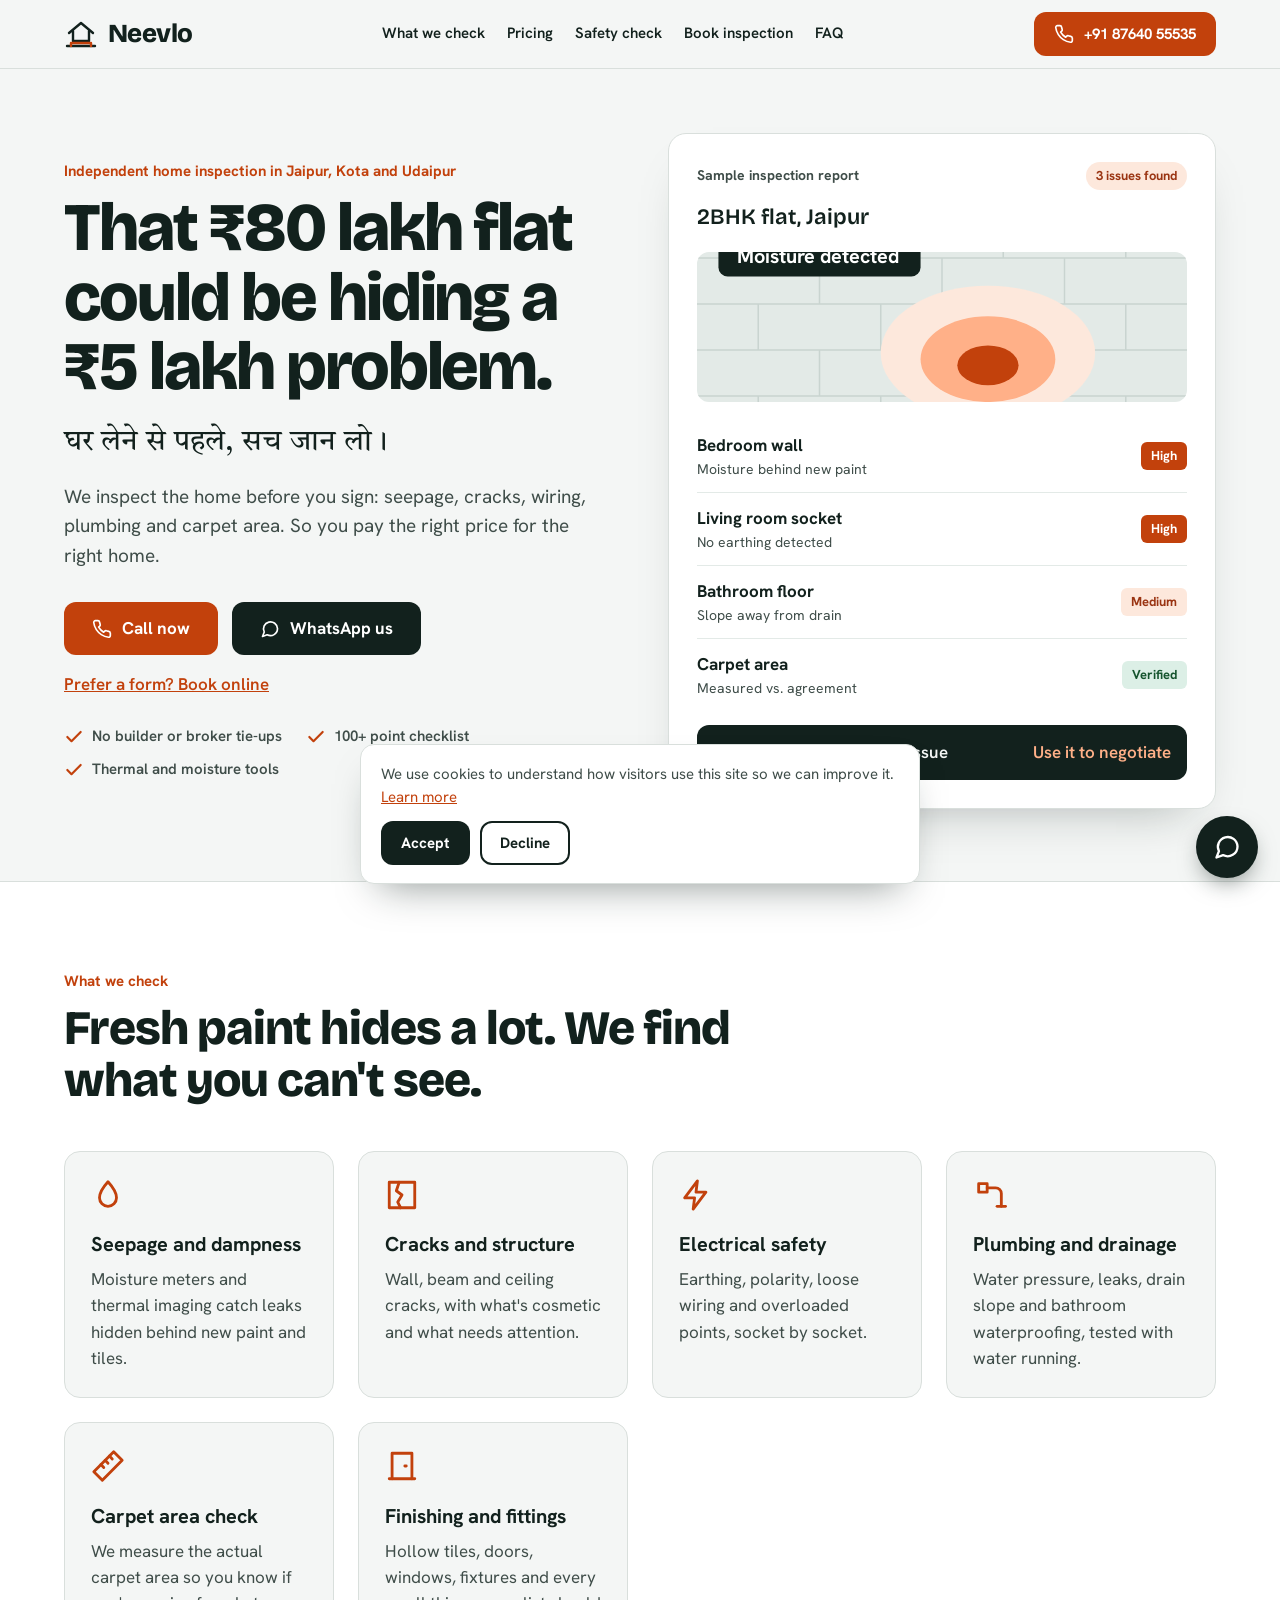
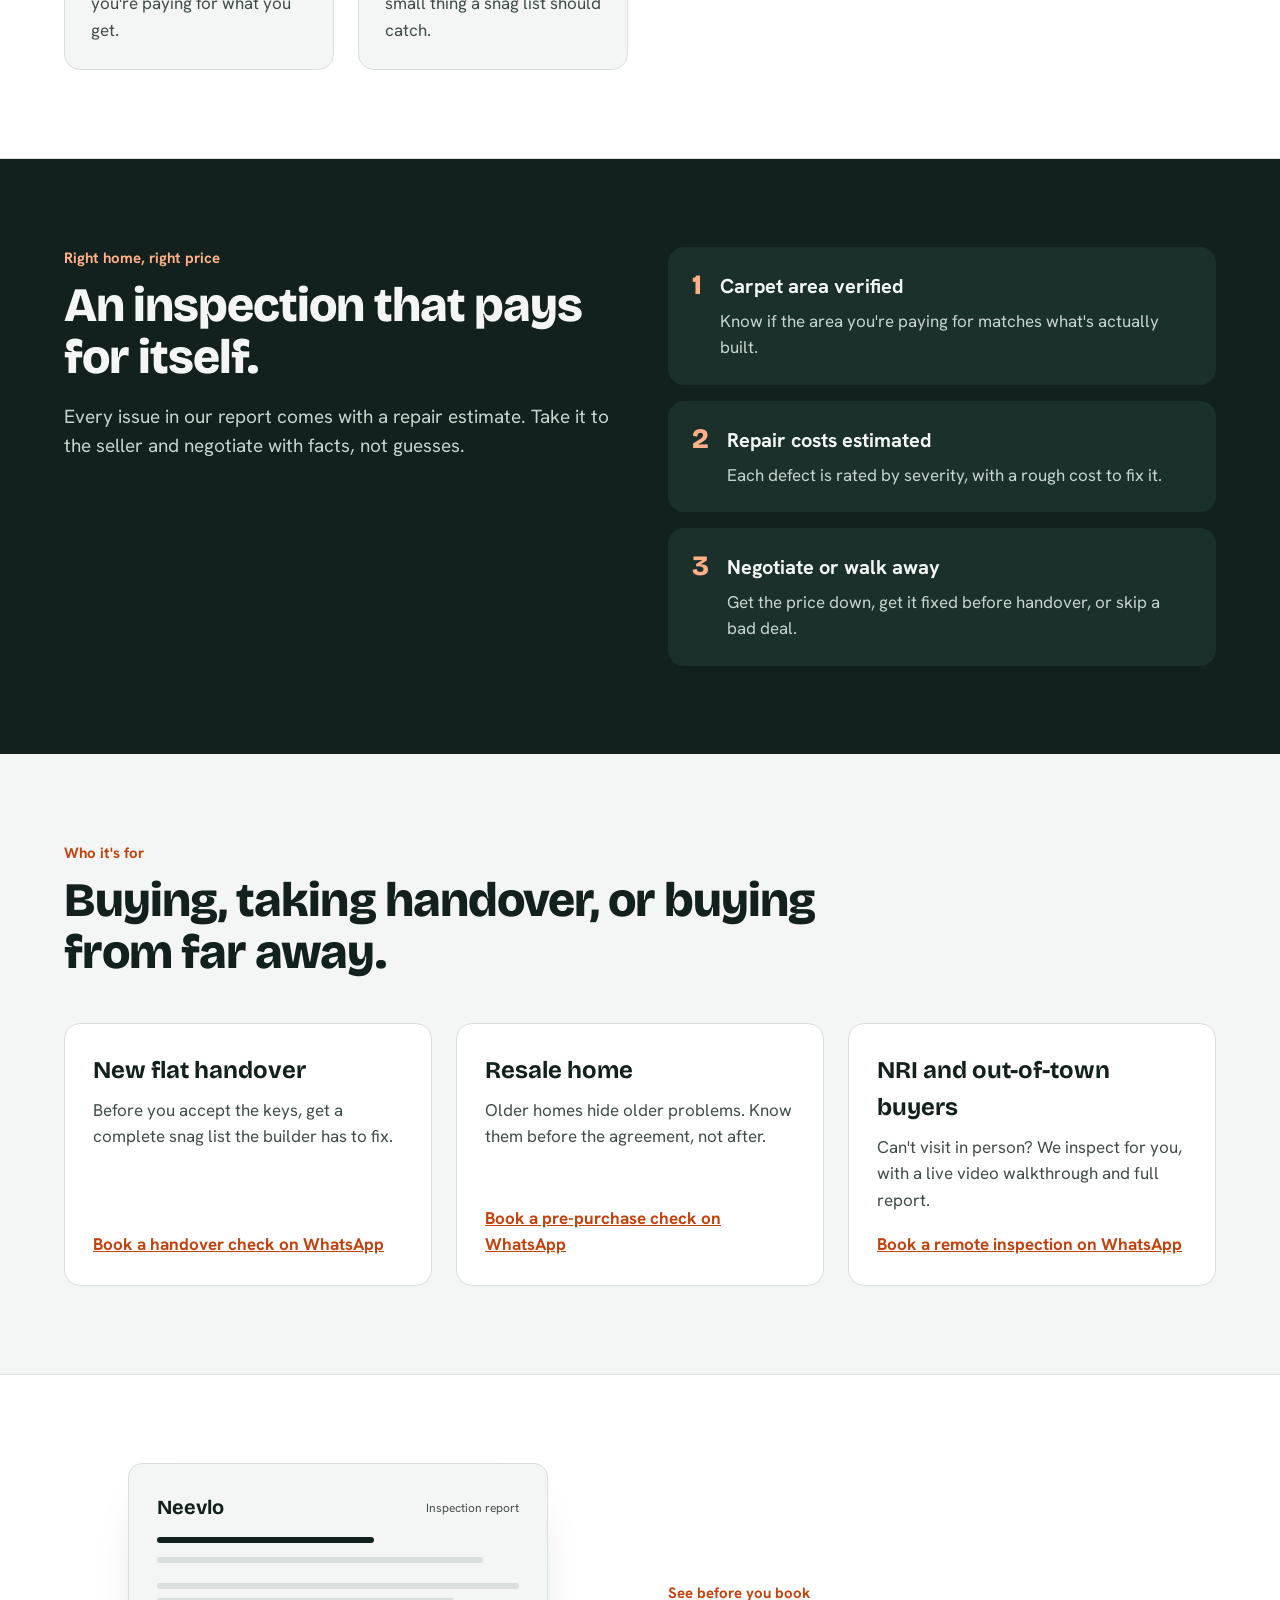
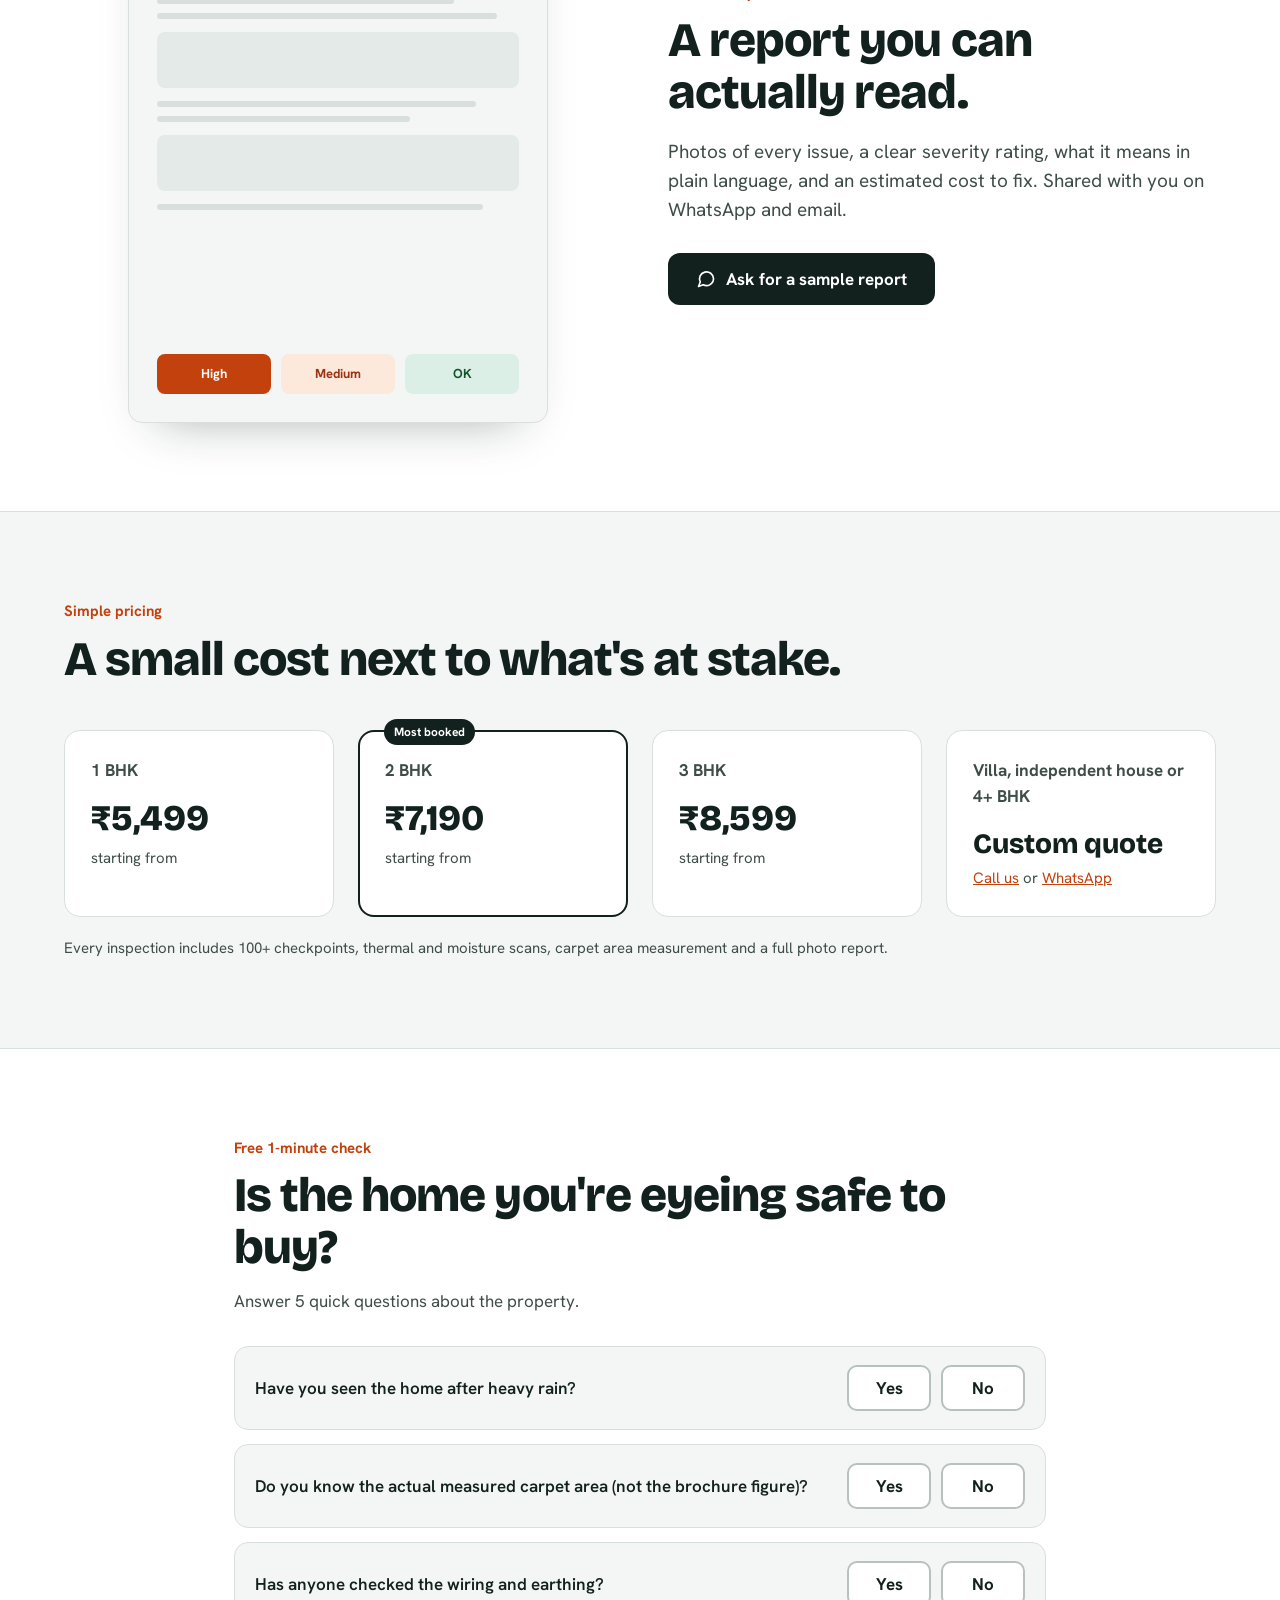
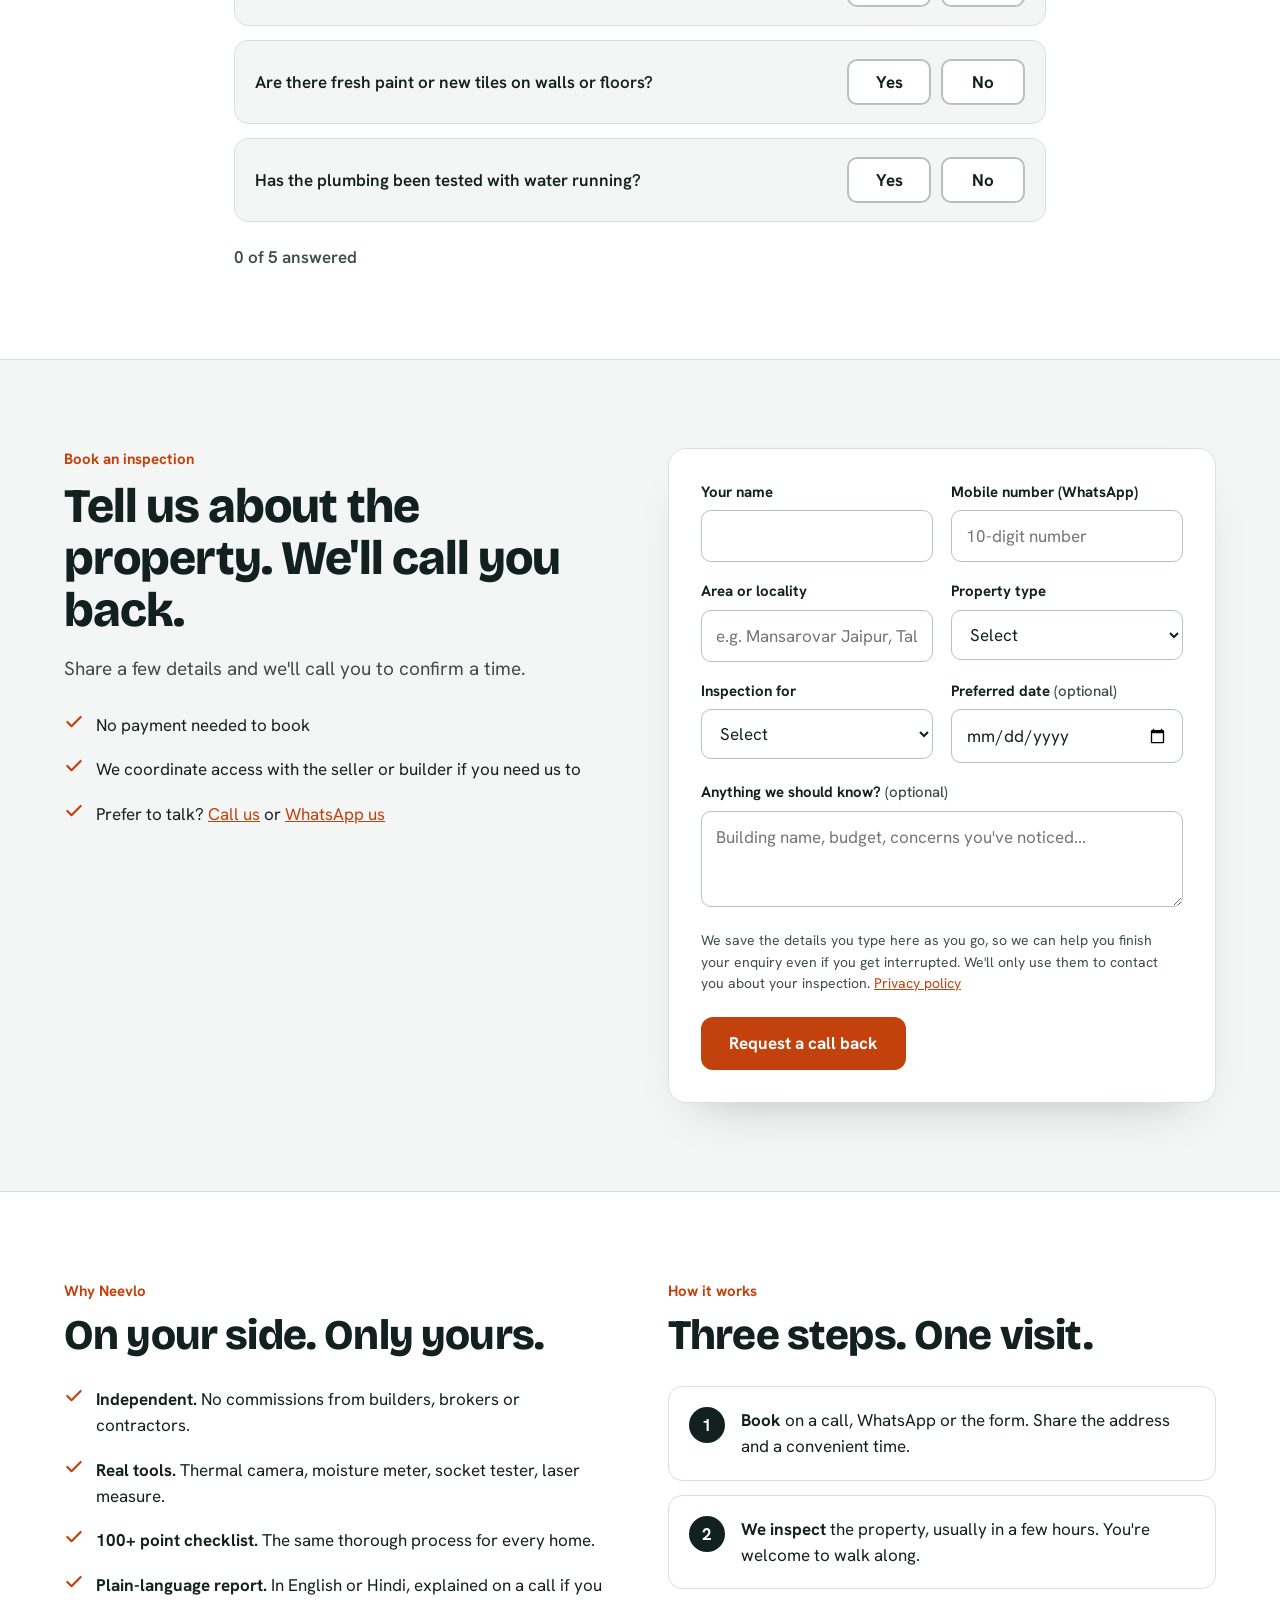
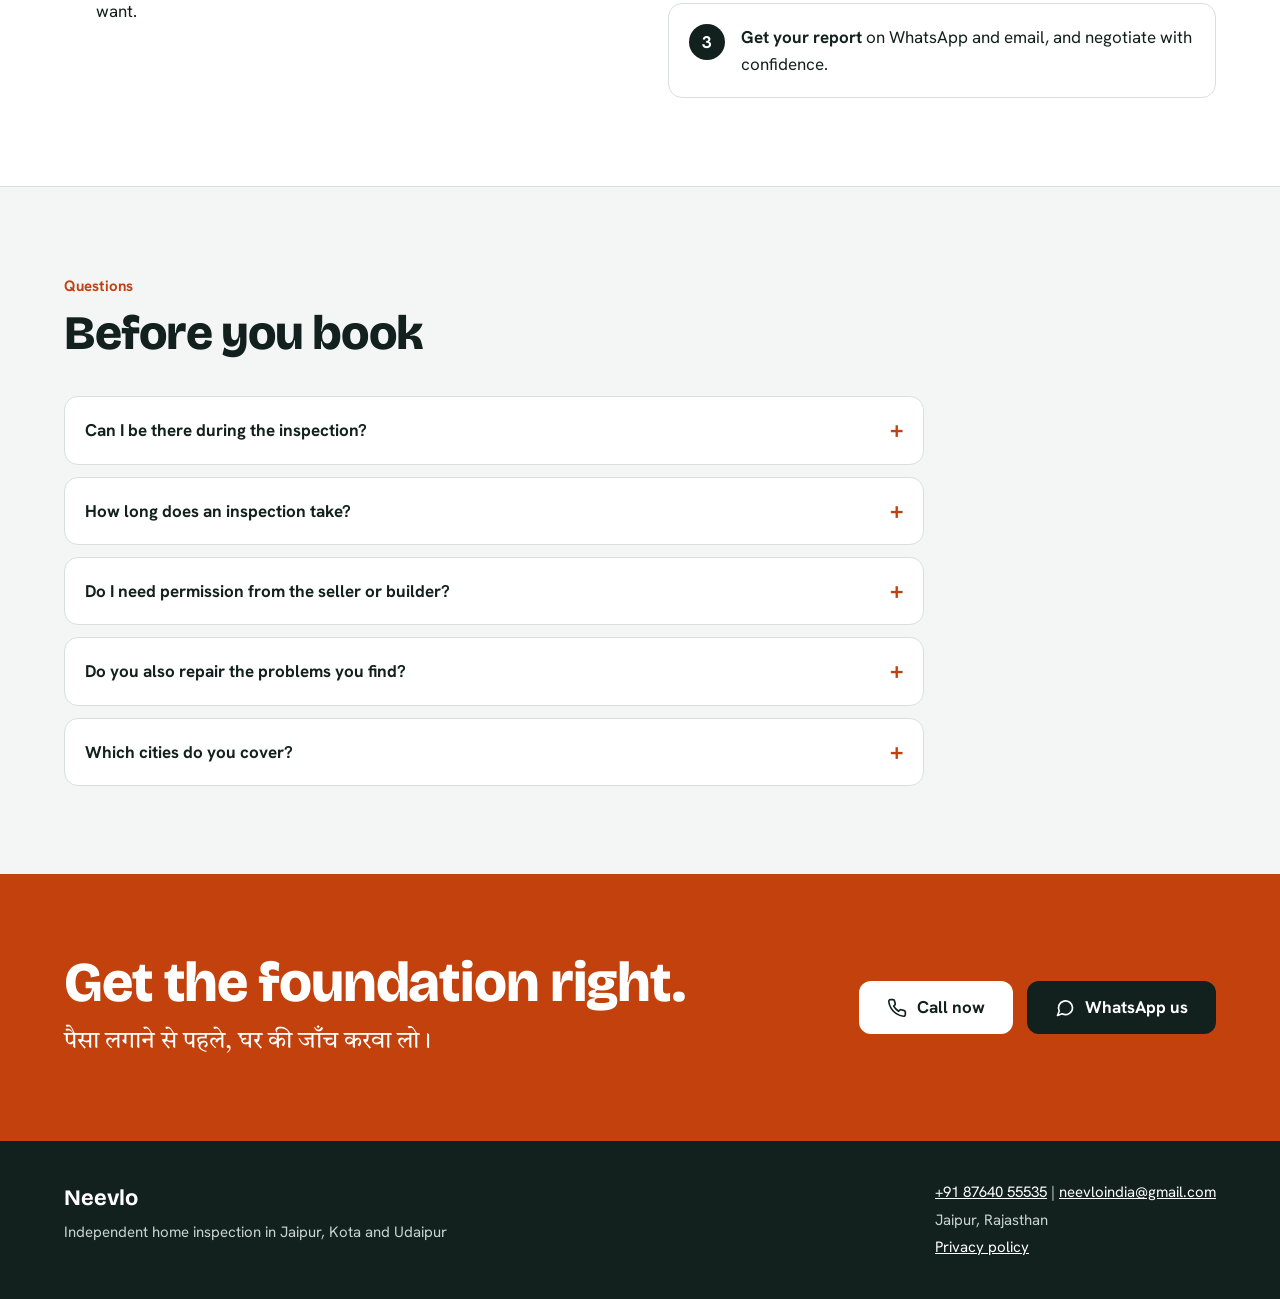
==== index.html @ 886d5688 "Add Neevlo website" ====
<!doctype html>
<html lang="en">
<head>
<meta charset="utf-8">
<meta name="viewport" content="width=device-width, initial-scale=1">
<title>Neevlo | Independent Home Inspection in Jaipur, Kota &amp; Udaipur</title>
<meta name="description" content="Independent home inspection in Jaipur, Kota and Udaipur. We check seepage, cracks, wiring, plumbing and carpet area before you buy, so you pay the right price for the right home.">
<meta property="og:title" content="Neevlo | Home Inspection in Jaipur">
<meta property="og:description" content="That ₹80 lakh flat could be hiding a ₹5 lakh problem. Get it inspected before you sign.">
<meta property="og:type" content="website">
<meta name="theme-color" content="#12211D">
<link rel="icon" href="data:image/svg+xml,%3Csvg xmlns='http://www.w3.org/2000/svg' viewBox='0 0 34 34'%3E%3Crect width='34' height='34' rx='8' fill='%2312211D'/%3E%3Cpath d='M6 16 17 7l11 9M9.5 14v9h15v-9' fill='none' stroke='%23fff' stroke-width='2.4' stroke-linecap='round' stroke-linejoin='round'/%3E%3Cpath d='M7 27h20' stroke='%23FF8A4C' stroke-width='2.4' stroke-linecap='round'/%3E%3C/svg%3E">
<link rel="preconnect" href="https://fonts.googleapis.com">
<link rel="preconnect" href="https://fonts.gstatic.com" crossorigin>
<link rel="stylesheet" href="https://fonts.googleapis.com/css2?family=Bricolage+Grotesque:opsz,wght@12..96,600;12..96,800&family=Hanken+Grotesk:wght@400;500;600;700&family=Tiro+Devanagari+Hindi&display=swap">

<script type="application/ld+json">
{
  "@context": "https://schema.org",
  "@type": "HomeAndConstructionBusiness",
  "name": "Neevlo",
  "description": "Independent home and property inspection in Jaipur, Kota and Udaipur.",
  "areaServed": ["Jaipur", "Kota", "Udaipur"],
  "telephone": "+918764055535",
  "email": "neevloindia@gmail.com",
  "address": { "@type": "PostalAddress", "addressLocality": "Jaipur", "addressRegion": "Rajasthan", "addressCountry": "IN" }
}
</script>

<style>
:root{
  --ink:#12211D; --ground:#F4F6F5; --card:#FFFFFF; --line:#D9DFDC; --muted:#3F4D49;
  --accent:#C2410C; --accent-dark:#9A3412; --deep2:#1B302B; --peach:#FFB088;
  --tint:#E3EAE7; --soft:#FDE8DC; --ok:#DCEFE6; --okink:#14532D;
  --display:'Bricolage Grotesque','Hanken Grotesk',system-ui,sans-serif;
  --body:'Hanken Grotesk','Segoe UI',system-ui,sans-serif;
  --hindi:'Tiro Devanagari Hindi','Noto Serif Devanagari',serif;
}
*{box-sizing:border-box}
html{scroll-behavior:smooth;scroll-padding-top:80px}
@media (prefers-reduced-motion:reduce){html{scroll-behavior:auto}}
body{margin:0;font-family:var(--body);color:var(--ink);background:var(--ground);font-size:17px;line-height:1.55;-webkit-font-smoothing:antialiased}
a{color:var(--accent)} a:hover{color:var(--accent-dark)}
:focus-visible{outline:3px solid var(--accent);outline-offset:3px;border-radius:4px}
img{max-width:100%}
.wrap{max-width:1200px;margin:0 auto;padding:0 24px}
.section{padding:88px 0}
.band-white{background:var(--card);border-top:1px solid var(--line);border-bottom:1px solid var(--line)}
.band-dark{background:var(--ink);color:var(--ground)}
.kicker{margin:0 0 10px;font-weight:700;font-size:15px;color:var(--accent)}
.band-dark .kicker{color:var(--peach)}
h1,h2,h3{margin:0}
.h2{font-family:var(--display);font-weight:800;font-size:clamp(30px,4vw,48px);line-height:1.08;letter-spacing:-0.02em;max-width:780px}
.lead{font-size:19px;color:var(--muted);margin:18px 0 0;max-width:560px}
.band-dark .lead{color:#C9D4D0}
.hindi{font-family:var(--hindi)}
.btn{display:inline-flex;align-items:center;justify-content:center;gap:10px;min-height:52px;padding:14px 26px;border-radius:12px;font-weight:700;font-size:17px;text-decoration:none;border:2px solid transparent;cursor:pointer;font-family:inherit;line-height:1.2}
.btn svg{width:20px;height:20px;flex:none}
.btn-accent{background:var(--accent);color:#fff} .btn-accent:hover{background:var(--accent-dark);color:#fff}
.btn-ink{background:var(--ink);color:#fff} .btn-ink:hover{background:#000;color:#fff}
.btn-outline{background:transparent;border-color:var(--ink);color:var(--ink)} .btn-outline:hover{background:var(--ink);color:#fff}
.btn-white{background:#fff;color:var(--ink)} .btn-white:hover{background:var(--ground);color:var(--ink)}
.btn-row{display:flex;flex-wrap:wrap;gap:14px}
.ico{width:28px;height:28px;stroke:var(--accent);fill:none;stroke-width:2;stroke-linecap:round;stroke-linejoin:round}
.tick{width:20px;height:20px;stroke:var(--accent);fill:none;stroke-width:2.6;stroke-linecap:round;stroke-linejoin:round;flex:none}
.ph{background:var(--tint);display:flex;align-items:center;justify-content:center;text-align:center;padding:14px;font-size:14px;color:var(--muted)}
.grid{display:grid;gap:24px;margin-top:44px}
.grid-3{grid-template-columns:repeat(auto-fit,minmax(270px,1fr))}
.grid-4{grid-template-columns:repeat(auto-fit,minmax(220px,1fr))}
.split{display:flex;flex-wrap:wrap;gap:56px;align-items:center}
.split > *{flex:1 1 440px;min-width:0}

/* Header */
.site-header{position:sticky;top:0;z-index:30;background:rgba(244,246,245,.96);backdrop-filter:blur(6px);border-bottom:1px solid var(--line)}
.site-header .wrap{display:flex;flex-wrap:wrap;align-items:center;justify-content:space-between;gap:12px 24px;padding-top:12px;padding-bottom:12px}
.brand{display:flex;align-items:center;gap:10px;text-decoration:none;color:var(--ink)}
.brand span{font-family:var(--display);font-weight:800;font-size:26px;letter-spacing:-0.02em}
.nav{display:flex;flex-wrap:wrap;gap:6px 22px;font-weight:600;font-size:15px}
.nav a{color:var(--ink);text-decoration:none;padding:6px 0}
.nav a:hover{color:var(--accent)}
.header-call{min-height:44px;padding:10px 18px;font-size:15px}
@media (max-width:860px){.nav{display:none}}

/* Hero */
.hero{padding:64px 0 72px}
.hero h1{font-family:var(--display);font-weight:800;font-size:clamp(38px,5.4vw,68px);line-height:1.02;letter-spacing:-0.03em}
.hero .hindi{margin:22px 0 0;font-size:clamp(23px,2.6vw,29px);line-height:1.4}
.trust-row{display:flex;flex-wrap:wrap;gap:10px 24px;margin-top:28px;font-size:15px;font-weight:600;color:var(--muted)}
.trust-row span{display:inline-flex;align-items:center;gap:8px}
.book-link{display:inline-block;margin-top:16px;font-weight:600}
.report-card{background:var(--card);border:1px solid var(--line);border-radius:18px;padding:28px;box-shadow:0 24px 48px -28px rgba(18,33,29,.35)}
.report-top{display:flex;justify-content:space-between;align-items:center;gap:12px;flex-wrap:wrap;font-size:14px;font-weight:700;color:var(--muted)}
.pill{font-size:13px;font-weight:700;padding:4px 10px;border-radius:99px;white-space:nowrap}
.pill-soft{background:var(--soft);color:var(--accent-dark)}
.pill-high{background:var(--accent);color:#fff;border-radius:6px}
.pill-ok{background:var(--ok);color:var(--okink);border-radius:6px}
.pill-med{background:var(--soft);color:var(--accent-dark);border-radius:6px}
.report-title{margin:10px 0 18px;font-family:var(--display);font-weight:600;font-size:22px}
.report-row{display:flex;justify-content:space-between;align-items:center;gap:12px;padding:12px 0;border-bottom:1px solid var(--tint)}
.report-row:last-of-type{border-bottom:0}
.report-row small{display:block;font-size:14px;color:var(--muted)}
.report-cost{margin-top:14px;background:var(--ink);color:var(--ground);border-radius:12px;padding:14px 16px;display:flex;justify-content:space-between;gap:12px;flex-wrap:wrap;font-weight:600}
.report-cost span:last-child{color:var(--peach)}

.scan{border-radius:12px;overflow:hidden;line-height:0}
.doc-lines{flex:1;display:flex;flex-direction:column;gap:9px;padding-top:6px}
.doc-lines i{display:block;height:6px;border-radius:3px;background:var(--line)}
.doc-lines .doc-img{display:block;height:56px;border-radius:8px;background:var(--tint);margin:4px 0}
/* Check cards */
.check-card{border:1px solid var(--line);border-radius:16px;overflow:hidden;background:var(--ground)}
.check-card .ph{height:160px}
.check-card .body{padding:26px}
.check-card .ico{width:34px;height:34px}
.check-card h3{margin:10px 0 6px;font-size:20px}
.check-card p{margin:0;color:var(--muted)}

/* Right price */
.story{margin-top:32px;border:1px dashed #4D615B;border-radius:14px;padding:20px;color:#C9D4D0}
.step-dark{background:var(--deep2);border-radius:16px;padding:24px;display:flex;gap:18px}
.step-dark b{font-family:var(--display);font-weight:800;font-size:28px;color:var(--peach);line-height:1}
.step-dark h3{font-size:20px;margin-bottom:6px}
.step-dark p{margin:0;color:#C9D4D0}
.stack{display:flex;flex-direction:column;gap:16px}

/* Audience */
.aud{background:var(--card);border:1px solid var(--line);border-radius:16px;padding:28px;display:flex;flex-direction:column}
.aud h3{font-family:var(--display);font-size:24px;margin-bottom:8px}
.aud p{margin:0 0 18px;color:var(--muted);flex:1}
.aud a{font-weight:700}

/* Report preview */
.report-doc{width:100%;max-width:420px;margin:0 auto;aspect-ratio:3/4;background:var(--ground);border:1px solid var(--line);border-radius:14px;padding:28px;display:flex;flex-direction:column;gap:14px;box-shadow:0 24px 48px -30px rgba(18,33,29,.4)}
.report-doc .ph{flex:1;border-radius:10px}
.bar{height:6px;border-radius:3px}
.sev{display:grid;grid-template-columns:repeat(3,minmax(0,1fr));gap:10px;text-align:center;font-size:13px;font-weight:700}
.sev div{border-radius:8px;padding:10px 4px}

/* Pricing */
.price{background:var(--card);border:1px solid var(--line);border-radius:16px;padding:26px;position:relative}
.price.featured{border:2px solid var(--ink);padding:25px}
.price .tag{position:absolute;top:-13px;left:24px;background:var(--ink);color:#fff;font-size:12px;font-weight:700;padding:4px 10px;border-radius:99px}
.price p{margin:0}
.price .type{font-weight:700;color:var(--muted)}
.price .amt{margin-top:8px;font-family:var(--display);font-weight:800;font-size:36px}
.price .from{font-size:15px;color:var(--muted)}

/* Quiz */
.quiz{max-width:860px}
.q{background:var(--ground);border:1px solid var(--line);border-radius:14px;padding:18px 20px;display:flex;flex-wrap:wrap;align-items:center;justify-content:space-between;gap:14px}
.q p{margin:0;font-weight:600;flex:1 1 340px}
.q-opts{display:flex;gap:10px}
.q-opts button{min-width:84px;min-height:46px;border-radius:10px;border:2px solid #B7C2BE;background:#fff;color:var(--ink);font:inherit;font-weight:700;cursor:pointer}
.q-opts button[aria-pressed="true"]{background:var(--ink);border-color:var(--ink);color:#fff}
.quiz-progress{margin:22px 0 0;font-weight:600;color:var(--muted)}
.quiz-result{margin-top:26px;background:var(--ink);color:var(--ground);border-radius:16px;padding:28px}
.quiz-result .flags{margin:0;font-weight:700;color:var(--peach)}
.quiz-result h3{font-family:var(--display);font-size:28px;margin:8px 0}
.quiz-result p{color:#C9D4D0;margin:0}
.btn-ghost{background:transparent;color:var(--ground);border-color:#4D615B}
.btn-ghost:hover{border-color:var(--ground)}

/* Enquiry form */
.form-card{background:var(--card);border:1px solid var(--line);border-radius:18px;padding:32px;box-shadow:0 24px 48px -32px rgba(18,33,29,.35)}
.fields{display:grid;grid-template-columns:repeat(2,minmax(0,1fr));gap:18px}
.fields .full{grid-column:1 / -1}
@media (max-width:640px){.fields{grid-template-columns:1fr}.form-card{padding:22px}}
.field label{display:block;font-weight:700;font-size:15px;margin-bottom:6px}
.field .opt{font-weight:500;color:var(--muted)}
.field input,.field select,.field textarea{width:100%;min-height:48px;padding:12px 14px;border:1.5px solid #B7C2BE;border-radius:10px;font:inherit;color:var(--ink);background:#fff}
.field textarea{min-height:96px;resize:vertical}
.field input:focus,.field select:focus,.field textarea:focus{outline:none;border-color:var(--ink);box-shadow:0 0 0 3px rgba(194,65,12,.25)}
.field .err{display:none;color:#B42318;font-size:14px;font-weight:600;margin-top:6px}
.field.invalid input{border-color:#B42318}
.field.invalid .err{display:block}
.form-note{font-size:14px;color:var(--muted);margin:16px 0 0}
.form-actions{display:flex;flex-wrap:wrap;gap:14px;align-items:center;margin-top:22px}
.form-success{display:none}
.form-success h3{font-family:var(--display);font-size:28px;margin-bottom:8px}
.form-success p{color:var(--muted);margin:0 0 20px}
.side-list{display:flex;flex-direction:column;gap:18px;margin-top:28px}
.side-list div{display:flex;gap:12px;align-items:flex-start}

/* Why / how */
.how{background:var(--card);border:1px solid var(--line);border-radius:14px;padding:20px;display:flex;gap:16px;align-items:flex-start}
.how b{flex:none;width:36px;height:36px;border-radius:99px;background:var(--ink);color:#fff;display:flex;align-items:center;justify-content:center}
.h3-lg{font-family:var(--display);font-weight:800;font-size:clamp(28px,3.4vw,42px);line-height:1.08;letter-spacing:-0.02em;margin-bottom:28px}

/* FAQ */
.faq{max-width:860px;margin-top:36px;display:flex;flex-direction:column;gap:12px}
.faq details{background:var(--card);border:1px solid var(--line);border-radius:14px;padding:4px 20px}
.faq summary{cursor:pointer;font-weight:700;padding:16px 0;list-style:none;display:flex;justify-content:space-between;gap:16px}
.faq summary::-webkit-details-marker{display:none}
.faq summary::after{content:"+";font-size:24px;line-height:1;color:var(--accent)}
.faq details[open] summary::after{content:"\2212"}
.faq details p{margin:0 0 18px;color:var(--muted)}

/* Final CTA + footer */
.final{background:var(--accent);color:#fff}
.final .wrap{display:flex;flex-wrap:wrap;gap:32px;align-items:center;justify-content:space-between;padding-top:80px;padding-bottom:80px}
.final h2{font-family:var(--display);font-weight:800;font-size:clamp(34px,4.4vw,56px);line-height:1.04;letter-spacing:-0.02em}
.final .hindi{margin:12px 0 0;font-size:24px}
footer{background:var(--ink);color:#C9D4D0;font-size:15px}
footer .wrap{display:flex;flex-wrap:wrap;gap:20px;justify-content:space-between;padding-top:40px;padding-bottom:40px}
footer a{color:#fff}

/* Floating WhatsApp (desktop) and bottom bar (mobile) */
.wa-float{position:fixed;right:22px;bottom:22px;z-index:40;width:62px;height:62px;border-radius:99px;background:var(--ink);color:#fff;display:flex;align-items:center;justify-content:center;box-shadow:0 10px 24px -8px rgba(18,33,29,.6)}
.wa-float svg{width:28px;height:28px}
.mobile-bar{display:none}
@media (max-width:720px){
  .wa-float{display:none}
  .mobile-bar{display:grid;grid-template-columns:1fr 1fr;gap:10px;position:fixed;left:0;right:0;bottom:0;z-index:40;padding:10px 12px calc(10px + env(safe-area-inset-bottom));background:var(--ground);border-top:1px solid var(--line)}
  .mobile-bar .btn{min-height:50px;font-size:16px;padding:10px}
  body{padding-bottom:76px}
  .header-call{display:none}
  .section{padding:64px 0}
}

/* Consent banner */
.consent{position:fixed;left:16px;right:16px;bottom:16px;z-index:50;max-width:560px;margin:0 auto;background:var(--card);border:1px solid var(--line);border-radius:14px;padding:18px 20px;box-shadow:0 20px 40px -20px rgba(18,33,29,.5);display:none}
.consent p{margin:0 0 12px;font-size:15px;color:var(--muted)}
.consent .btn{min-height:44px;padding:10px 18px;font-size:15px}
@media (max-width:720px){.consent{bottom:86px}}
</style>
</head>
<body>

<!-- Icon sprite -->
<svg width="0" height="0" style="position:absolute" aria-hidden="true">
  <symbol id="i-phone" viewBox="0 0 24 24"><path fill="none" stroke="currentColor" stroke-width="2" stroke-linecap="round" stroke-linejoin="round" d="M22 16.9v3a2 2 0 0 1-2.2 2 19.8 19.8 0 0 1-8.6-3.1 19.5 19.5 0 0 1-6-6A19.8 19.8 0 0 1 2.1 4.2 2 2 0 0 1 4.1 2h3a2 2 0 0 1 2 1.7c.1.9.4 1.8.7 2.7a2 2 0 0 1-.5 2.1L8 9.8a16 16 0 0 0 6 6l1.3-1.3a2 2 0 0 1 2.1-.4c.9.3 1.8.6 2.7.7a2 2 0 0 1 1.7 2z"/></symbol>
  <symbol id="i-wa" viewBox="0 0 24 24"><path fill="none" stroke="currentColor" stroke-width="2" stroke-linecap="round" stroke-linejoin="round" d="M21 11.5a8.4 8.4 0 0 1-12.4 7.4L3 21l2.1-5.4A8.4 8.4 0 1 1 21 11.5z"/></symbol>
  <symbol id="i-tick" viewBox="0 0 24 24"><path d="M20 6 9 17l-5-5"/></symbol>
</svg>

<header class="site-header">
  <div class="wrap">
    <a class="brand" href="#top" aria-label="Neevlo home">
      <svg width="34" height="34" viewBox="0 0 34 34" fill="none" stroke="#12211D" stroke-width="2.4" stroke-linecap="round" stroke-linejoin="round" aria-hidden="true"><path d="M5 16 17 6l12 10"/><path d="M9 14v10h16V14"/><path d="M3 29h28"/><path d="M7 29v-3h20v3" stroke="#C2410C"/></svg>
      <span>Neevlo</span>
    </a>
    <nav class="nav" aria-label="Main">
      <a href="#find">What we check</a>
      <a href="#pricing">Pricing</a>
      <a href="#check">Safety check</a>
      <a href="#enquire">Book inspection</a>
      <a href="#faq">FAQ</a>
    </nav>
    <a class="btn btn-accent header-call" data-call="header" href="#"><svg aria-hidden="true"><use href="#i-phone"/></svg><span data-phone-text>Call us</span></a>
  </div>
</header>

<main id="top">

<!-- HERO -->
<section class="hero">
  <div class="wrap split">
    <div>
      <p class="kicker">Independent home inspection in Jaipur, Kota and Udaipur</p>
      <h1>That ₹80 lakh flat could be hiding a ₹5 lakh problem.</h1>
      <p class="hindi" lang="hi">घर लेने से पहले, सच जान लो।</p>
      <p class="lead">We inspect the home before you sign: seepage, cracks, wiring, plumbing and carpet area. So you pay the right price for the right home.</p>
      <div class="btn-row" style="margin-top:32px">
        <a class="btn btn-accent" data-call="hero" href="#"><svg aria-hidden="true"><use href="#i-phone"/></svg>Call now</a>
        <a class="btn btn-ink" data-wa="general" data-ctx="hero" href="#"><svg aria-hidden="true"><use href="#i-wa"/></svg>WhatsApp us</a>
      </div>
      <a class="book-link" href="#enquire">Prefer a form? Book online</a>
      <div class="trust-row">
        <span><svg class="tick" aria-hidden="true"><use href="#i-tick"/></svg>No builder or broker tie-ups</span>
        <span><svg class="tick" aria-hidden="true"><use href="#i-tick"/></svg>100+ point checklist</span>
        <span><svg class="tick" aria-hidden="true"><use href="#i-tick"/></svg>Thermal and moisture tools</span>
      </div>
    </div>

    <div class="report-card" aria-label="Sample inspection report">
      <div class="report-top"><span>Sample inspection report</span><span class="pill pill-soft">3 issues found</span></div>
      <p class="report-title">2BHK flat, Jaipur</p>
      <div class="scan" aria-hidden="true"><svg viewBox="0 0 320 150" width="100%" height="150" preserveAspectRatio="xMidYMid slice"><rect width="320" height="150" fill="#E3EAE7"/><g stroke="#C9D4D0" stroke-width="1"><path d="M0 30h320M0 60h320M0 90h320M0 120h320"/><path d="M40 0v30M120 0v30M200 0v30M280 0v30M80 30v30M160 30v30M240 30v30M40 60v30M120 60v30M200 60v30M280 60v30M80 90v30M160 90v30M240 90v30M40 120v30M120 120v30M200 120v30M280 120v30"/></g><ellipse cx="190" cy="92" rx="70" ry="44" fill="#FDE8DC"/><ellipse cx="190" cy="96" rx="44" ry="28" fill="#FFB088"/><ellipse cx="190" cy="100" rx="20" ry="13" fill="#C2410C"/><rect x="14" y="14" width="132" height="28" rx="6" fill="#12211D"/><text x="26" y="33" font-family="Hanken Grotesk, sans-serif" font-size="13" font-weight="700" fill="#FFFFFF">Moisture detected</text></svg></div>
      <div style="margin-top:18px">
        <div class="report-row"><div><b>Bedroom wall</b><small>Moisture behind new paint</small></div><span class="pill pill-high">High</span></div>
        <div class="report-row"><div><b>Living room socket</b><small>No earthing detected</small></div><span class="pill pill-high">High</span></div>
        <div class="report-row"><div><b>Bathroom floor</b><small>Slope away from drain</small></div><span class="pill pill-med">Medium</span></div>
        <div class="report-row"><div><b>Carpet area</b><small>Measured vs. agreement</small></div><span class="pill pill-ok">Verified</span></div>
      </div>
      <div class="report-cost"><span>Repair estimate for every issue</span><span>Use it to negotiate</span></div>
    </div>
  </div>
</section>

<!-- WHAT WE CHECK -->
<section id="find" class="section band-white">
  <div class="wrap">
    <p class="kicker">What we check</p>
    <h2 class="h2">Fresh paint hides a lot. We find what you can't see.</h2>
    <div class="grid grid-3">
      <article class="check-card"><div class="body">
        <svg class="ico" viewBox="0 0 24 24" aria-hidden="true"><path d="M12 2.7s6 6.6 6 11.3a6 6 0 0 1-12 0c0-4.7 6-11.3 6-11.3z"/></svg>
        <h3>Seepage and dampness</h3><p>Moisture meters and thermal imaging catch leaks hidden behind new paint and tiles.</p></div></article>
      <article class="check-card"><div class="body">
        <svg class="ico" viewBox="0 0 24 24" aria-hidden="true"><path d="M3 3h18v18H3z"/><path d="m10 3-2 6 4 3-3 5 2 4"/></svg>
        <h3>Cracks and structure</h3><p>Wall, beam and ceiling cracks, with what's cosmetic and what needs attention.</p></div></article>
      <article class="check-card"><div class="body">
        <svg class="ico" viewBox="0 0 24 24" aria-hidden="true"><path d="M13 2 4 14h7l-1 8 9-12h-7z"/></svg>
        <h3>Electrical safety</h3><p>Earthing, polarity, loose wiring and overloaded points, socket by socket.</p></div></article>
      <article class="check-card"><div class="body">
        <svg class="ico" viewBox="0 0 24 24" aria-hidden="true"><path d="M4 4h6v6H4z"/><path d="M10 7h6a4 4 0 0 1 4 4v9"/><path d="M17 20h6"/></svg>
        <h3>Plumbing and drainage</h3><p>Water pressure, leaks, drain slope and bathroom waterproofing, tested with water running.</p></div></article>
      <article class="check-card"><div class="body">
        <svg class="ico" viewBox="0 0 24 24" aria-hidden="true"><path d="M2 16 16 2l6 6L8 22z"/><path d="m7 11 2 2"/><path d="m10 8 2 2"/><path d="m13 5 2 2"/></svg>
        <h3>Carpet area check</h3><p>We measure the actual carpet area so you know if you're paying for what you get.</p></div></article>
      <article class="check-card"><div class="body">
        <svg class="ico" viewBox="0 0 24 24" aria-hidden="true"><path d="M3 21h18"/><path d="M5 21V3h14v18"/><path d="M14 12h1"/></svg>
        <h3>Finishing and fittings</h3><p>Hollow tiles, doors, windows, fixtures and every small thing a snag list should catch.</p></div></article>
    </div>
  </div>
</section>

<!-- RIGHT PRICE -->
<section class="section band-dark">
  <div class="wrap split" style="align-items:flex-start">
    <div>
      <p class="kicker">Right home, right price</p>
      <h2 class="h2">An inspection that pays for itself.</h2>
      <p class="lead">Every issue in our report comes with a repair estimate. Take it to the seller and negotiate with facts, not guesses.</p>
    </div>
    <div class="stack">
      <div class="step-dark"><b>1</b><div><h3>Carpet area verified</h3><p>Know if the area you're paying for matches what's actually built.</p></div></div>
      <div class="step-dark"><b>2</b><div><h3>Repair costs estimated</h3><p>Each defect is rated by severity, with a rough cost to fix it.</p></div></div>
      <div class="step-dark"><b>3</b><div><h3>Negotiate or walk away</h3><p>Get the price down, get it fixed before handover, or skip a bad deal.</p></div></div>
    </div>
  </div>
</section>

<!-- WHO IT'S FOR -->
<section class="section">
  <div class="wrap">
    <p class="kicker">Who it's for</p>
    <h2 class="h2">Buying, taking handover, or buying from far away.</h2>
    <div class="grid grid-3">
      <div class="aud"><h3>New flat handover</h3><p>Before you accept the keys, get a complete snag list the builder has to fix.</p><a data-wa="handover" data-ctx="audience-handover" href="#">Book a handover check on WhatsApp</a></div>
      <div class="aud"><h3>Resale home</h3><p>Older homes hide older problems. Know them before the agreement, not after.</p><a data-wa="resale" data-ctx="audience-resale" href="#">Book a pre-purchase check on WhatsApp</a></div>
      <div class="aud"><h3>NRI and out-of-town buyers</h3><p>Can't visit in person? We inspect for you, with a live video walkthrough and full report.</p><a data-wa="remote" data-ctx="audience-remote" href="#">Book a remote inspection on WhatsApp</a></div>
    </div>
  </div>
</section>

<!-- SAMPLE REPORT -->
<section id="report" class="section band-white">
  <div class="wrap split">
    <div>
      <div class="report-doc">
        <div style="display:flex;justify-content:space-between;align-items:center"><b style="font-family:var(--display);font-size:20px">Neevlo</b><span style="font-size:12px;color:var(--muted)">Inspection report</span></div>
        <div class="bar" style="background:var(--ink);width:60%"></div>
        <div class="bar" style="background:var(--line);width:90%"></div>
        <div class="doc-lines" aria-hidden="true"><i style="width:100%"></i><i style="width:82%"></i><i style="width:94%"></i><span class="doc-img"></span><i style="width:88%"></i><i style="width:70%"></i><span class="doc-img"></span><i style="width:90%"></i></div>
        <div class="sev"><div style="background:var(--accent);color:#fff">High</div><div style="background:var(--soft);color:var(--accent-dark)">Medium</div><div style="background:var(--ok);color:var(--okink)">OK</div></div>
      </div>
    </div>
    <div>
      <p class="kicker">See before you book</p>
      <h2 class="h2">A report you can actually read.</h2>
      <p class="lead">Photos of every issue, a clear severity rating, what it means in plain language, and an estimated cost to fix. Shared with you on WhatsApp and email.</p>
      <div class="btn-row" style="margin-top:28px">
        <a class="btn btn-ink" data-wa="sample" data-ctx="sample-report" href="#"><svg aria-hidden="true"><use href="#i-wa"/></svg>Ask for a sample report</a>
      </div>
    </div>
  </div>
</section>

<!-- PRICING -->
<section id="pricing" class="section">
  <div class="wrap">
    <p class="kicker">Simple pricing</p>
    <h2 class="h2">A small cost next to what's at stake.</h2>
    <div class="grid grid-4">
      <div class="price"><p class="type">1 BHK</p><p class="amt">₹5,499</p><p class="from">starting from</p></div>
      <div class="price featured"><span class="tag">Most booked</span><p class="type">2 BHK</p><p class="amt">₹7,190</p><p class="from">starting from</p></div>
      <div class="price"><p class="type">3 BHK</p><p class="amt">₹8,599</p><p class="from">starting from</p></div>
      <div class="price"><p class="type">Villa, independent house or 4+ BHK</p><p class="amt" style="font-size:28px;margin-top:14px">Custom quote</p><p class="from"><a href="#" data-call="pricing-villa">Call us</a> or <a href="#" data-wa="general" data-ctx="pricing-villa">WhatsApp</a></p></div>
    </div>
    <p style="margin:20px 0 0;color:var(--muted);font-size:15px">Every inspection includes 100+ checkpoints, thermal and moisture scans, carpet area measurement and a full photo report.</p>
  </div>
</section>

<!-- SAFETY CHECK QUIZ -->
<section id="check" class="section band-white">
  <div class="wrap quiz">
    <p class="kicker">Free 1-minute check</p>
    <h2 class="h2">Is the home you're eyeing safe to buy?</h2>
    <p style="margin:14px 0 0;color:var(--muted)">Answer 5 quick questions about the property.</p>
    <div class="stack" style="margin-top:32px;gap:14px" id="quiz"></div>
    <p class="quiz-progress" id="quiz-progress">0 of 5 answered</p>
    <div class="quiz-result" id="quiz-result" hidden>
      <p class="flags" id="quiz-flags"></p>
      <h3 id="quiz-title"></h3>
      <p id="quiz-text"></p>
      <div class="btn-row" style="margin-top:22px">
        <a class="btn btn-accent" id="quiz-wa" data-ctx="quiz-result" href="#"><svg aria-hidden="true"><use href="#i-wa"/></svg>Send my result on WhatsApp</a>
        <a class="btn btn-white" href="#enquire">Book an inspection</a>
        <button class="btn btn-ghost" type="button" id="quiz-reset">Start over</button>
      </div>
    </div>
  </div>
</section>

<!-- ENQUIRY FORM -->
<section id="enquire" class="section">
  <div class="wrap split" style="align-items:flex-start">
    <div>
      <p class="kicker">Book an inspection</p>
      <h2 class="h2">Tell us about the property. We'll call you back.</h2>
      <p class="lead">Share a few details and we'll call you to confirm a time.</p>
      <div class="side-list">
        <div><svg class="tick" aria-hidden="true"><use href="#i-tick"/></svg><span>No payment needed to book</span></div>
        <div><svg class="tick" aria-hidden="true"><use href="#i-tick"/></svg><span>We coordinate access with the seller or builder if you need us to</span></div>
        <div><svg class="tick" aria-hidden="true"><use href="#i-tick"/></svg><span>Prefer to talk? <a href="#" data-call="form-side">Call us</a> or <a href="#" data-wa="general" data-ctx="form-side">WhatsApp us</a></span></div>
      </div>
    </div>

    <div class="form-card">
      <form id="lead-form" novalidate data-clarity-mask="true">
        <div class="fields">
          <div class="field" data-field="name">
            <label for="f-name">Your name</label>
            <input id="f-name" name="name" type="text" autocomplete="name" required>
            <div class="err">Enter your name so we know who to ask for.</div>
          </div>
          <div class="field" data-field="phone">
            <label for="f-phone">Mobile number (WhatsApp)</label>
            <input id="f-phone" name="phone" type="tel" inputmode="tel" autocomplete="tel" placeholder="10-digit number" required>
            <div class="err">Enter a valid 10-digit mobile number.</div>
          </div>
          <div class="field">
            <label for="f-area">Area or locality</label>
            <input id="f-area" name="area" type="text" placeholder="e.g. Mansarovar Jaipur, Talwandi Kota">
          </div>
          <div class="field">
            <label for="f-type">Property type</label>
            <select id="f-type" name="propertyType">
              <option value="">Select</option>
              <option>1 BHK</option><option>2 BHK</option><option>3 BHK</option><option>4+ BHK</option><option>Villa or independent house</option><option>Commercial</option>
            </select>
          </div>
          <div class="field">
            <label for="f-kind">Inspection for</label>
            <select id="f-kind" name="inspectionType">
              <option value="">Select</option>
              <option>New flat handover</option><option>Resale purchase</option><option>Remote / NRI buyer</option><option>Existing home check-up</option>
            </select>
          </div>
          <div class="field">
            <label for="f-date">Preferred date <span class="opt">(optional)</span></label>
            <input id="f-date" name="preferredDate" type="date">
          </div>
          <div class="field full">
            <label for="f-msg">Anything we should know? <span class="opt">(optional)</span></label>
            <textarea id="f-msg" name="message" placeholder="Building name, budget, concerns you've noticed..."></textarea>
          </div>
        </div>
        <p class="form-note">We save the details you type here as you go, so we can help you finish your enquiry even if you get interrupted. We'll only use them to contact you about your inspection. <a href="privacy.html">Privacy policy</a></p>
        <div class="form-actions">
          <button class="btn btn-accent" type="submit">Request a call back</button>
        </div>
      </form>
      <div class="form-success" id="form-success" role="status" aria-live="polite">
        <h3>Request received.</h3>
        <p>We'll call you shortly to confirm a time. Want a faster reply? Send your details on WhatsApp.</p>
        <a class="btn btn-ink" id="success-wa" data-ctx="form-success" href="#"><svg aria-hidden="true"><use href="#i-wa"/></svg>Continue on WhatsApp</a>
      </div>
    </div>
  </div>
</section>

<!-- WHY + HOW -->
<section class="section band-white">
  <div class="wrap split" style="align-items:flex-start">
    <div>
      <p class="kicker">Why Neevlo</p>
      <h2 class="h3-lg">On your side. Only yours.</h2>
      <div class="side-list" style="margin-top:0">
        <div><svg class="tick" aria-hidden="true"><use href="#i-tick"/></svg><span><b>Independent.</b> No commissions from builders, brokers or contractors.</span></div>
        <div><svg class="tick" aria-hidden="true"><use href="#i-tick"/></svg><span><b>Real tools.</b> Thermal camera, moisture meter, socket tester, laser measure.</span></div>
        <div><svg class="tick" aria-hidden="true"><use href="#i-tick"/></svg><span><b>100+ point checklist.</b> The same thorough process for every home.</span></div>
        <div><svg class="tick" aria-hidden="true"><use href="#i-tick"/></svg><span><b>Plain-language report.</b> In English or Hindi, explained on a call if you want.</span></div>
      </div>
    </div>
    <div>
      <p class="kicker">How it works</p>
      <h2 class="h3-lg">Three steps. One visit.</h2>
      <div class="stack" style="gap:14px">
        <div class="how"><b>1</b><div><strong>Book</strong> on a call, WhatsApp or the form. Share the address and a convenient time.</div></div>
        <div class="how"><b>2</b><div><strong>We inspect</strong> the property, usually in a few hours. You're welcome to walk along.</div></div>
        <div class="how"><b>3</b><div><strong>Get your report</strong> on WhatsApp and email, and negotiate with confidence.</div></div>
      </div>
    </div>
  </div>
</section>

<!-- FAQ -->
<section id="faq" class="section">
  <div class="wrap">
    <p class="kicker">Questions</p>
    <h2 class="h2">Before you book</h2>
    <div class="faq">
      <details><summary>Can I be there during the inspection?</summary><p>Yes, and we encourage it. We'll show you issues as we find them and explain what they mean.</p></details>
      <details><summary>How long does an inspection take?</summary><p>Usually a few hours for a typical flat. Larger homes and villas take longer.</p></details>
      <details><summary>Do I need permission from the seller or builder?</summary><p>You'll need access to the property. If it helps, we can speak to the seller or builder on your behalf to arrange it.</p></details>
      <details><summary>Do you also repair the problems you find?</summary><p>No. We only inspect and report, so we have no reason to exaggerate or hide anything.</p></details>
      <details><summary>Which cities do you cover?</summary><p>Jaipur, Kota and Udaipur. Buying somewhere else in Rajasthan? Message us and we'll let you know if we can help.</p></details>
    </div>
  </div>
</section>

</main>

<section class="final">
  <div class="wrap">
    <div style="flex:1 1 520px;min-width:0">
      <h2>Get the foundation right.</h2>
      <p class="hindi" lang="hi">पैसा लगाने से पहले, घर की जाँच करवा लो।</p>
    </div>
    <div class="btn-row">
      <a class="btn btn-white" data-call="final" href="#"><svg aria-hidden="true"><use href="#i-phone"/></svg>Call now</a>
      <a class="btn btn-ink" data-wa="general" data-ctx="final" href="#"><svg aria-hidden="true"><use href="#i-wa"/></svg>WhatsApp us</a>
    </div>
  </div>
</section>

<footer>
  <div class="wrap">
    <div><b style="font-family:var(--display);font-size:22px;color:#fff">Neevlo</b><p style="margin:6px 0 0">Independent home inspection in Jaipur, Kota and Udaipur</p></div>
    <div style="display:flex;flex-direction:column;gap:4px">
      <span><a href="#" data-call="footer"><span data-phone-text>+91 87640 55535</span></a> | <a href="mailto:neevloindia@gmail.com">neevloindia@gmail.com</a></span>
      <span>Jaipur, Rajasthan</span>
      <a href="privacy.html">Privacy policy</a>
    </div>
  </div>
</footer>

<a class="wa-float" data-wa="general" data-ctx="floating" href="#" aria-label="Chat with Neevlo on WhatsApp"><svg aria-hidden="true"><use href="#i-wa"/></svg></a>
<div class="mobile-bar">
  <a class="btn btn-accent" data-call="mobile-bar" href="#"><svg aria-hidden="true"><use href="#i-phone"/></svg>Call</a>
  <a class="btn btn-ink" data-wa="general" data-ctx="mobile-bar" href="#"><svg aria-hidden="true"><use href="#i-wa"/></svg>WhatsApp</a>
</div>

<div class="consent" id="consent" role="dialog" aria-label="Cookie consent">
  <p>We use cookies to understand how visitors use this site so we can improve it. <a href="privacy.html">Learn more</a></p>
  <div class="btn-row" style="gap:10px">
    <button class="btn btn-ink" type="button" id="consent-yes">Accept</button>
    <button class="btn btn-outline" type="button" id="consent-no">Decline</button>
  </div>
</div>

<script>
/* =========================================================
   SETTINGS: fill these in before going live
   ========================================================= */
var CONFIG = {
  phone: '918764055535',          // calling number: country code + number, no + or spaces
  phoneDisplay: '+91 87640 55535', // how the number is shown on the page
  whatsapp: '918764055535',       // WhatsApp number: country code + number, no + or spaces
  leadsEndpoint: '',              // Google Apps Script web app URL (see SETUP.md)
  ga4Id: '',                      // Google Analytics 4 measurement ID, e.g. G-XXXXXXX
  clarityId: ''                   // Microsoft Clarity project ID
};

/* Pre-written WhatsApp messages, one per button context */
var WA = {
  general: "Hi Neevlo, I'd like to enquire about a home inspection.\n\nName:\nProperty type (1/2/3 BHK, villa):\nArea / locality:\nNew flat handover or resale:\nPreferred date:\n\n(Sent from your website)",
  handover: "Hi Neevlo, I'm taking handover of a new flat and would like a handover inspection / snag list.\n\nName:\nProject / building name:\nFlat type (1/2/3 BHK):\nHandover date:\n\n(Sent from your website)",
  resale: "Hi Neevlo, I'm planning to buy a resale property and would like a pre-purchase inspection.\n\nName:\nProperty type (1/2/3 BHK, villa):\nArea / locality:\nPreferred date:\n\n(Sent from your website)",
  remote: "Hi Neevlo, I'm buying a property in Jaipur but can't visit in person. I'd like a remote inspection with a video walkthrough.\n\nName:\nCity / country I'm in:\nProperty type and locality:\nPreferred date:\n\n(Sent from your website)",
  sample: "Hi Neevlo, could you please share a sample inspection report? I'm considering booking an inspection.\n\n(Sent from your website)"
};

/* ---------- Helpers ---------- */
function store(type){ try { return window[type]; } catch(e){ return null; } }
function getItem(type,key){ var s=store(type); try { return s ? s.getItem(key) : null; } catch(e){ return null; } }
function setItem(type,key,val){ var s=store(type); try { if(s) s.setItem(key,val); } catch(e){} }
function removeItem(type,key){ var s=store(type); try { if(s) s.removeItem(key); } catch(e){} }
function uid(){ return (window.crypto && crypto.randomUUID) ? crypto.randomUUID() : 'L' + Date.now().toString(36) + Math.random().toString(36).slice(2,8); }
function waLink(text){ return 'https://wa.me/' + CONFIG.whatsapp + '?text=' + encodeURIComponent(text); }
function track(name, params){ if (typeof window.gtag === 'function') window.gtag('event', name, params || {}); }

/* ---------- Visit attribution (where the visitor came from) ---------- */
(function(){
  if (getItem('sessionStorage','neevlo_attr')) return;
  var p = new URLSearchParams(location.search);
  var attr = {
    source: p.get('utm_source') || '', medium: p.get('utm_medium') || '', campaign: p.get('utm_campaign') || '',
    referrer: document.referrer || '', landing: location.pathname + location.search,
    device: /Mobi|Android/i.test(navigator.userAgent) ? 'Mobile' : 'Desktop'
  };
  setItem('sessionStorage','neevlo_attr', JSON.stringify(attr));
})();
function attribution(){ try { return JSON.parse(getItem('sessionStorage','neevlo_attr') || '{}'); } catch(e){ return {}; } }

/* ---------- Call + WhatsApp buttons ---------- */
document.querySelectorAll('[data-phone-text]').forEach(function(el){ el.textContent = CONFIG.phoneDisplay; });
document.querySelectorAll('[data-call]').forEach(function(a){
  a.href = 'tel:+' + CONFIG.phone;
  a.addEventListener('click', function(){ track('call_click', { location: a.getAttribute('data-call') }); });
});
document.querySelectorAll('[data-wa]').forEach(function(a){
  a.href = waLink(WA[a.getAttribute('data-wa')] || WA.general);
  a.target = '_blank'; a.rel = 'noopener';
  a.addEventListener('click', function(){ track('whatsapp_click', { location: a.getAttribute('data-ctx') || a.getAttribute('data-wa') }); });
});
document.querySelectorAll('[data-track]').forEach(function(a){
  a.addEventListener('click', function(){ track(a.getAttribute('data-track')); });
});

/* ---------- Safety check quiz ---------- */
var QUESTIONS = [
  { id:'rain',   text:'Have you seen the home after heavy rain?', risky:'no' },
  { id:'area',   text:'Do you know the actual measured carpet area (not the brochure figure)?', risky:'no' },
  { id:'wiring', text:'Has anyone checked the wiring and earthing?', risky:'no' },
  { id:'paint',  text:'Are there fresh paint or new tiles on walls or floors?', risky:'yes' },
  { id:'water',  text:'Has the plumbing been tested with water running?', risky:'no' }
];
var quizAnswers = {};
var quizSummary = '';
var quizEl = document.getElementById('quiz');
QUESTIONS.forEach(function(q){
  var row = document.createElement('div'); row.className = 'q';
  var p = document.createElement('p'); p.textContent = q.text; p.id = 'q-' + q.id;
  var opts = document.createElement('div'); opts.className = 'q-opts'; opts.setAttribute('role','group'); opts.setAttribute('aria-labelledby', p.id);
  ['yes','no'].forEach(function(v){
    var b = document.createElement('button'); b.type = 'button'; b.textContent = v === 'yes' ? 'Yes' : 'No';
    b.setAttribute('aria-pressed','false'); b.dataset.q = q.id; b.dataset.v = v;
    b.addEventListener('click', function(){ quizAnswers[q.id] = v; renderQuiz(); });
    opts.appendChild(b);
  });
  row.appendChild(p); row.appendChild(opts); quizEl.appendChild(row);
});
function renderQuiz(){
  quizEl.querySelectorAll('button').forEach(function(b){ b.setAttribute('aria-pressed', quizAnswers[b.dataset.q] === b.dataset.v ? 'true' : 'false'); });
  var answered = QUESTIONS.filter(function(q){ return quizAnswers[q.id]; }).length;
  var flags = QUESTIONS.filter(function(q){ return quizAnswers[q.id] === q.risky; }).length;
  var done = answered === QUESTIONS.length;
  document.getElementById('quiz-progress').hidden = done;
  document.getElementById('quiz-progress').textContent = answered + ' of 5 answered';
  var res = document.getElementById('quiz-result'); res.hidden = !done;
  if (!done) { quizSummary = ''; return; }
  var title = 'Looks good so far.';
  var text = "No obvious blind spots. A professional inspection confirms what you can't see before you commit.";
  if (flags >= 3) { title = 'High risk: get it inspected before you pay.'; text = 'Several important things are still unchecked. These are exactly where costly surprises usually hide.'; }
  else if (flags >= 1) { title = 'A few blind spots to clear up.'; text = 'Some key checks are missing. An inspection will tell you whether they are minor or expensive.'; }
  document.getElementById('quiz-flags').textContent = flags + (flags === 1 ? ' red flag' : ' red flags');
  document.getElementById('quiz-title').textContent = title;
  document.getElementById('quiz-text').textContent = text;
  quizSummary = flags + ' red flags (' + QUESTIONS.map(function(q){ return q.id + ':' + quizAnswers[q.id]; }).join(', ') + ')';
  var msg = "Hi Neevlo, I took the safety check on your website and got " + flags + (flags === 1 ? ' red flag' : ' red flags') + ". I'd like to get the property inspected.\n\nName:\nProperty type and locality:\nPreferred date:\n\n(Sent from your website)";
  document.getElementById('quiz-wa').href = waLink(msg);
  track('safety_check_complete', { red_flags: flags });
}
document.getElementById('quiz-wa').target = '_blank';
document.getElementById('quiz-wa').rel = 'noopener';
document.getElementById('quiz-wa').addEventListener('click', function(){ track('whatsapp_click', { location: 'quiz-result' }); });
document.getElementById('quiz-reset').addEventListener('click', function(){ quizAnswers = {}; renderQuiz(); });

/* ---------- Lead form: saves partial and complete enquiries ---------- */
var form = document.getElementById('lead-form');
var leadId = getItem('localStorage','neevlo_lead') || uid();
setItem('localStorage','neevlo_lead', leadId);
var lastSent = '';
var started = false;
var debounceTimer = null;

function formData(){
  var d = {};
  ['name','phone','area','propertyType','inspectionType','preferredDate','message'].forEach(function(k){
    var el = form.elements[k]; d[k] = el ? String(el.value || '').trim() : '';
  });
  return d;
}
function hasContent(d){ return Object.keys(d).some(function(k){ return d[k] !== ''; }); }
function sendLead(stage){
  if (!CONFIG.leadsEndpoint) return;
  var d = formData();
  if (stage === 'partial' && !hasContent(d)) return;
  var a = attribution();
  var payload = Object.assign({ leadId: leadId, stage: stage, safetyCheck: quizSummary, page: location.href }, d, a);
  var body = JSON.stringify(payload);
  var signature = stage + JSON.stringify(d) + quizSummary;
  if (stage === 'partial' && signature === lastSent) return;
  lastSent = signature;
  try {
    fetch(CONFIG.leadsEndpoint, { method:'POST', mode:'no-cors', keepalive:true, headers:{ 'Content-Type':'text/plain;charset=utf-8' }, body: body });
  } catch(e){}
}
form.addEventListener('focusin', function(){ if (!started){ started = true; track('form_start'); } });
form.addEventListener('change', function(){ clearTimeout(debounceTimer); debounceTimer = setTimeout(function(){ sendLead('partial'); }, 600); });
form.addEventListener('focusout', function(){ clearTimeout(debounceTimer); debounceTimer = setTimeout(function(){ sendLead('partial'); }, 600); });
document.addEventListener('visibilitychange', function(){ if (document.visibilityState === 'hidden') sendLead('partial'); });

function validPhone(v){ var digits = v.replace(/\D/g,''); if (digits.length === 12 && digits.indexOf('91') === 0) digits = digits.slice(2); if (digits.length === 11 && digits[0] === '0') digits = digits.slice(1); return /^[6-9]\d{9}$/.test(digits); }
form.addEventListener('submit', function(e){
  e.preventDefault();
  var d = formData(); var ok = true;
  var nameField = form.querySelector('[data-field="name"]');
  var phoneField = form.querySelector('[data-field="phone"]');
  nameField.classList.toggle('invalid', !d.name); if (!d.name) ok = false;
  phoneField.classList.toggle('invalid', !validPhone(d.phone)); if (!validPhone(d.phone)) ok = false;
  if (!ok){ (d.name ? form.elements.phone : form.elements.name).focus(); return; }
  sendLead('complete');
  track('generate_lead', { inspection_type: d.inspectionType || 'unspecified' });
  var msg = "Hi Neevlo, I just requested a call back on your website.\n\nName: " + d.name +
    "\nProperty type: " + (d.propertyType || '-') +
    "\nArea / locality: " + (d.area || '-') +
    "\nInspection for: " + (d.inspectionType || '-') +
    "\nPreferred date: " + (d.preferredDate || '-') +
    (d.message ? "\nNotes: " + d.message : '');
  var sw = document.getElementById('success-wa');
  sw.href = waLink(msg); sw.target = '_blank'; sw.rel = 'noopener';
  sw.addEventListener('click', function(){ track('whatsapp_click', { location: 'form-success' }); });
  form.style.display = 'none';
  var ok2 = document.getElementById('form-success'); ok2.style.display = 'block';
  /* start a fresh lead ID for any future enquiry from this browser */
  leadId = uid(); setItem('localStorage','neevlo_lead', leadId); lastSent = '';
});

/* ---------- Analytics (loads only after consent) ---------- */
function loadAnalytics(){
  if (CONFIG.ga4Id){
    var s = document.createElement('script'); s.async = true; s.src = 'https://www.googletagmanager.com/gtag/js?id=' + CONFIG.ga4Id; document.head.appendChild(s);
    window.dataLayer = window.dataLayer || [];
    window.gtag = function(){ window.dataLayer.push(arguments); };
    window.gtag('js', new Date()); window.gtag('config', CONFIG.ga4Id);
  }
  if (CONFIG.clarityId){
    (function(c,l,a,r,i,t,y){ c[a]=c[a]||function(){(c[a].q=c[a].q||[]).push(arguments)}; t=l.createElement(r);t.async=1;t.src="https://www.clarity.ms/tag/"+i; y=l.getElementsByTagName(r)[0];y.parentNode.insertBefore(t,y); })(window, document, "clarity", "script", CONFIG.clarityId);
  }
}
(function(){
  var choice = getItem('localStorage','neevlo_consent');
  var banner = document.getElementById('consent');
  if (choice === 'yes') loadAnalytics();
  else if (!choice) banner.style.display = 'block';
  document.getElementById('consent-yes').addEventListener('click', function(){ setItem('localStorage','neevlo_consent','yes'); banner.style.display = 'none'; loadAnalytics(); });
  document.getElementById('consent-no').addEventListener('click', function(){ setItem('localStorage','neevlo_consent','no'); banner.style.display = 'none'; });
})();
</script>
</body>
</html>
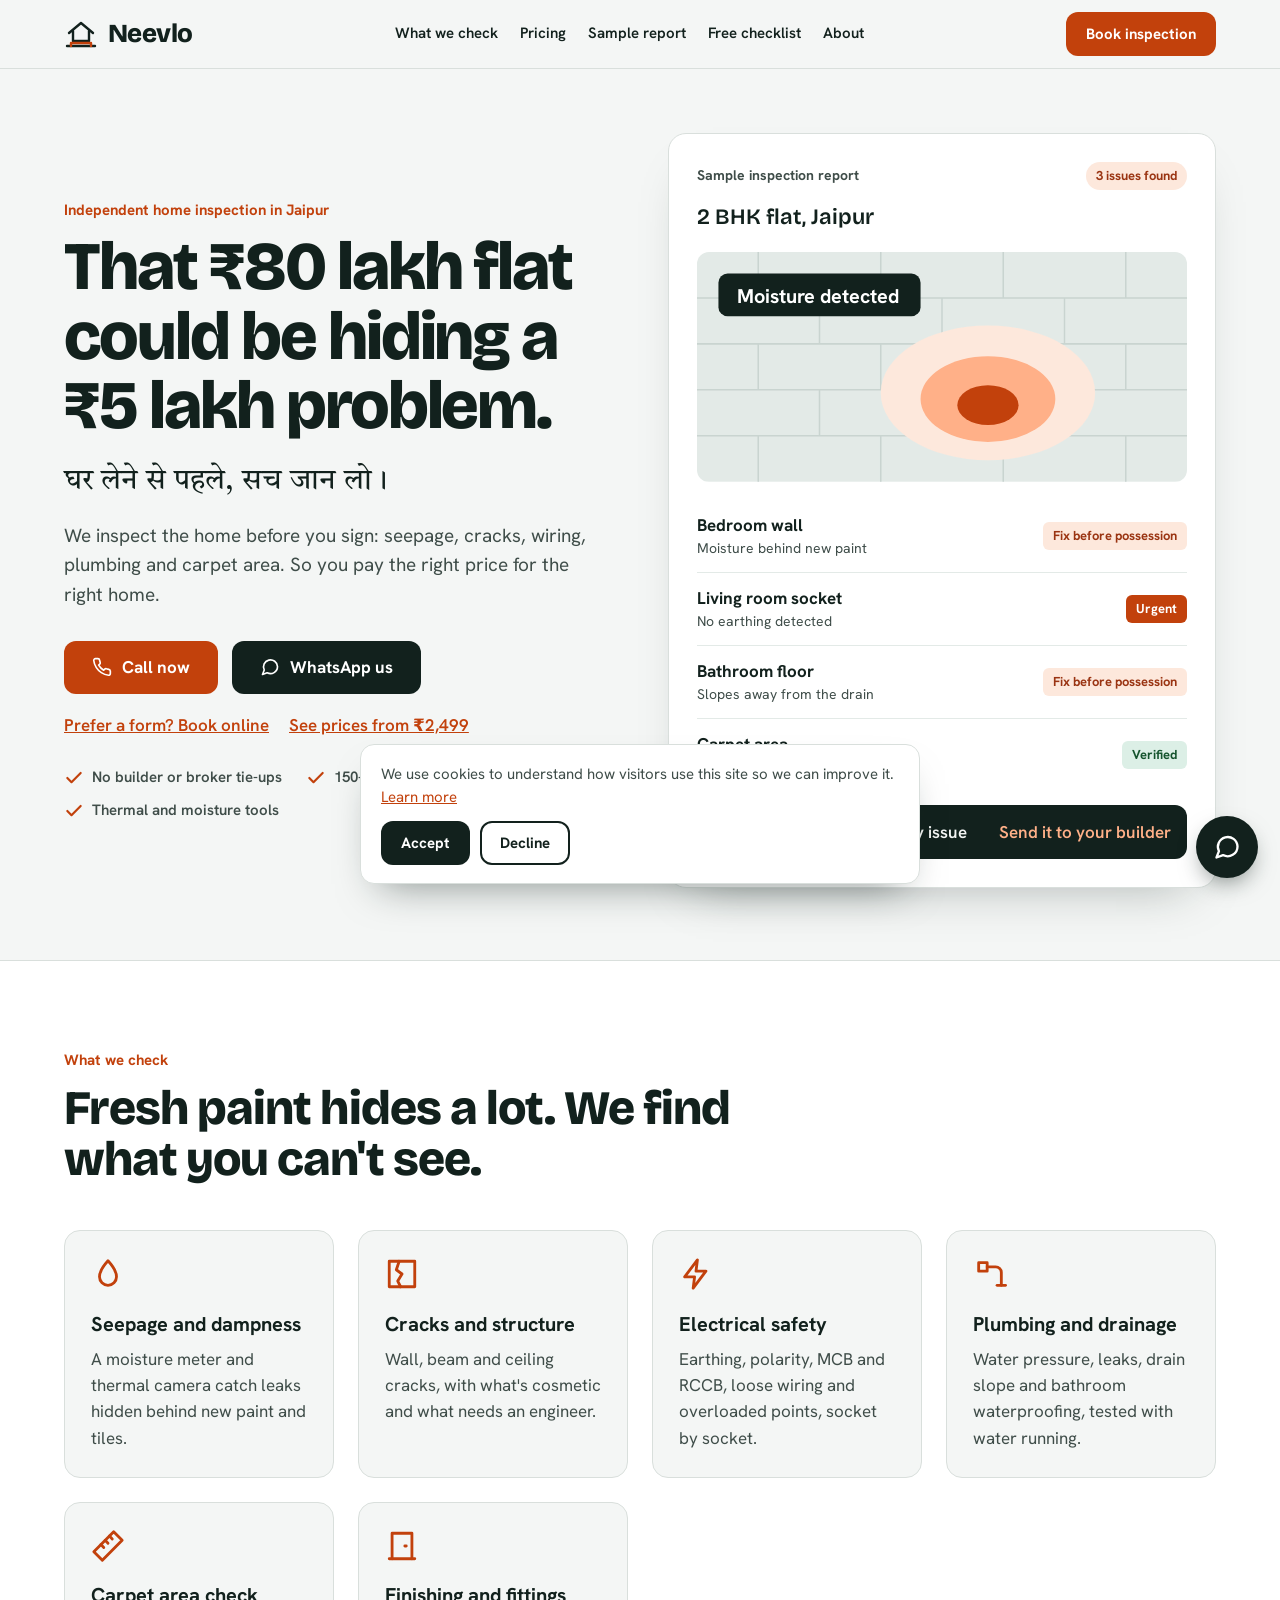
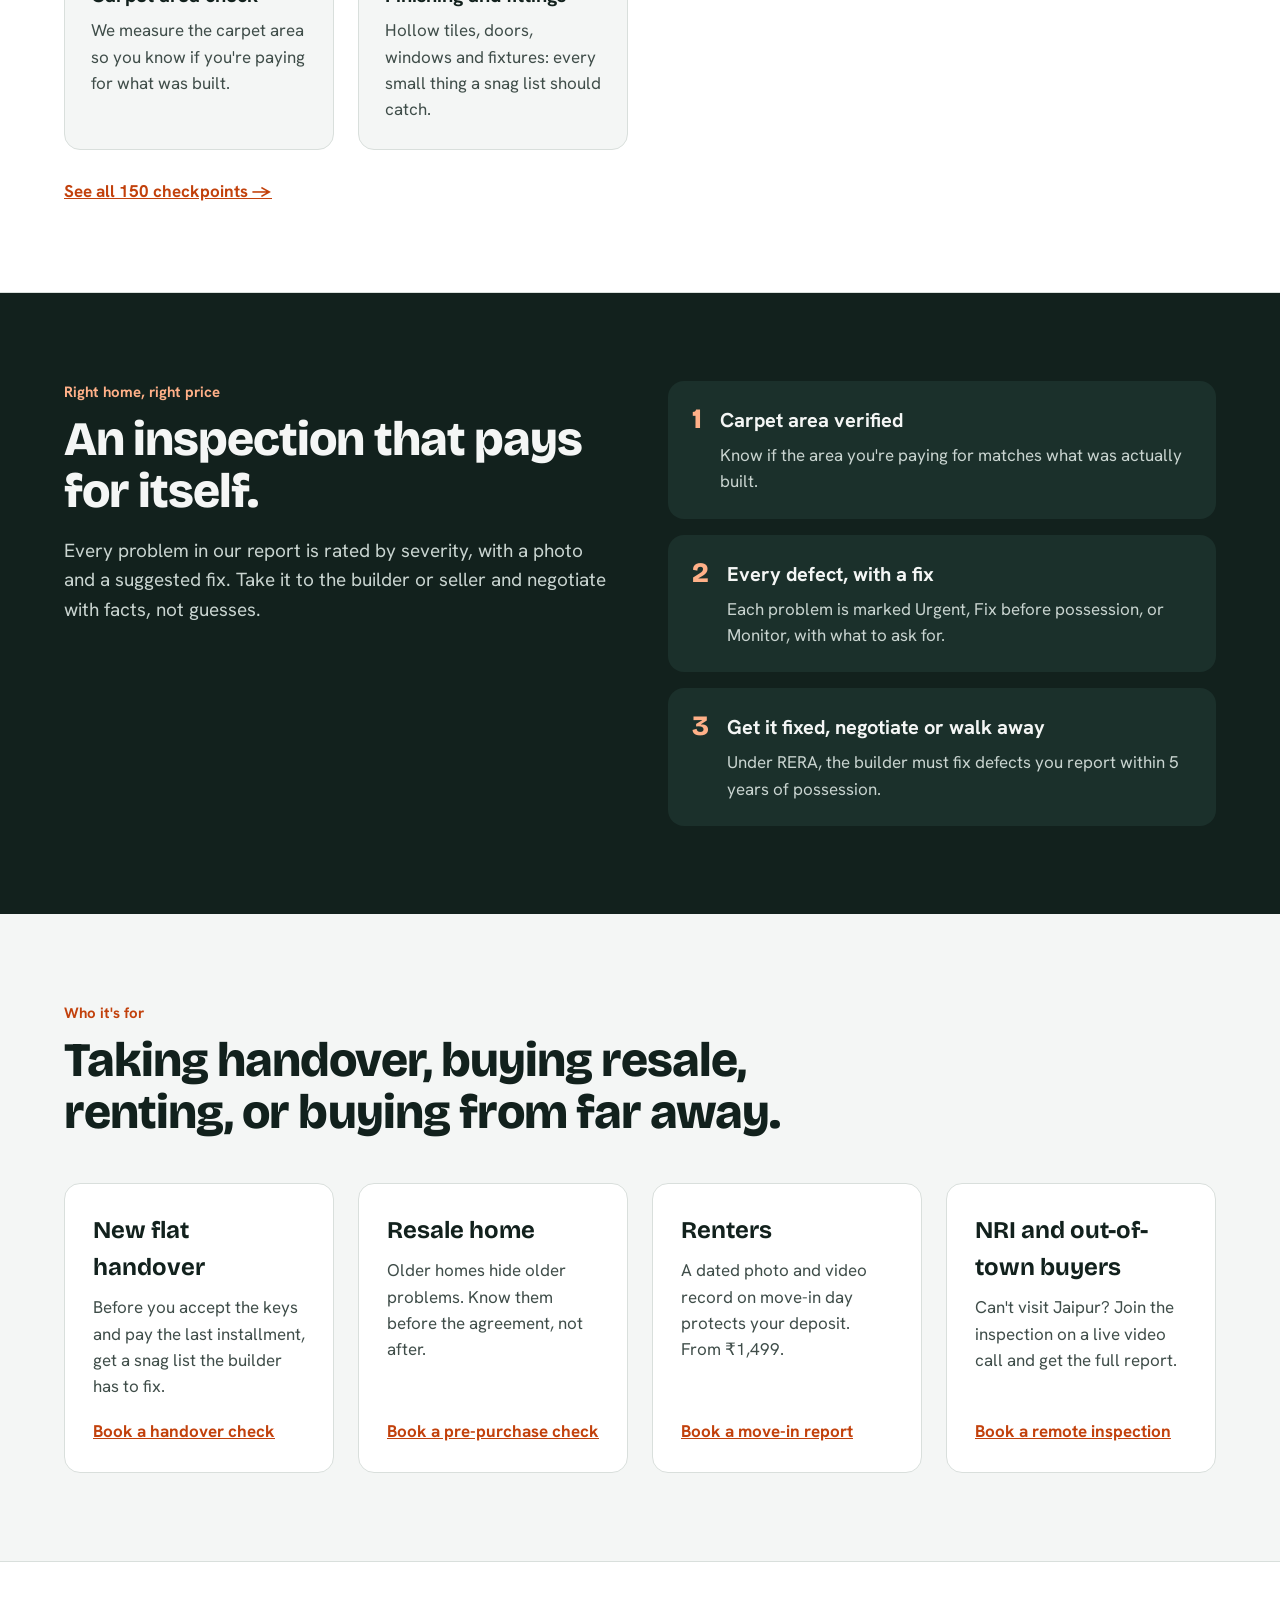
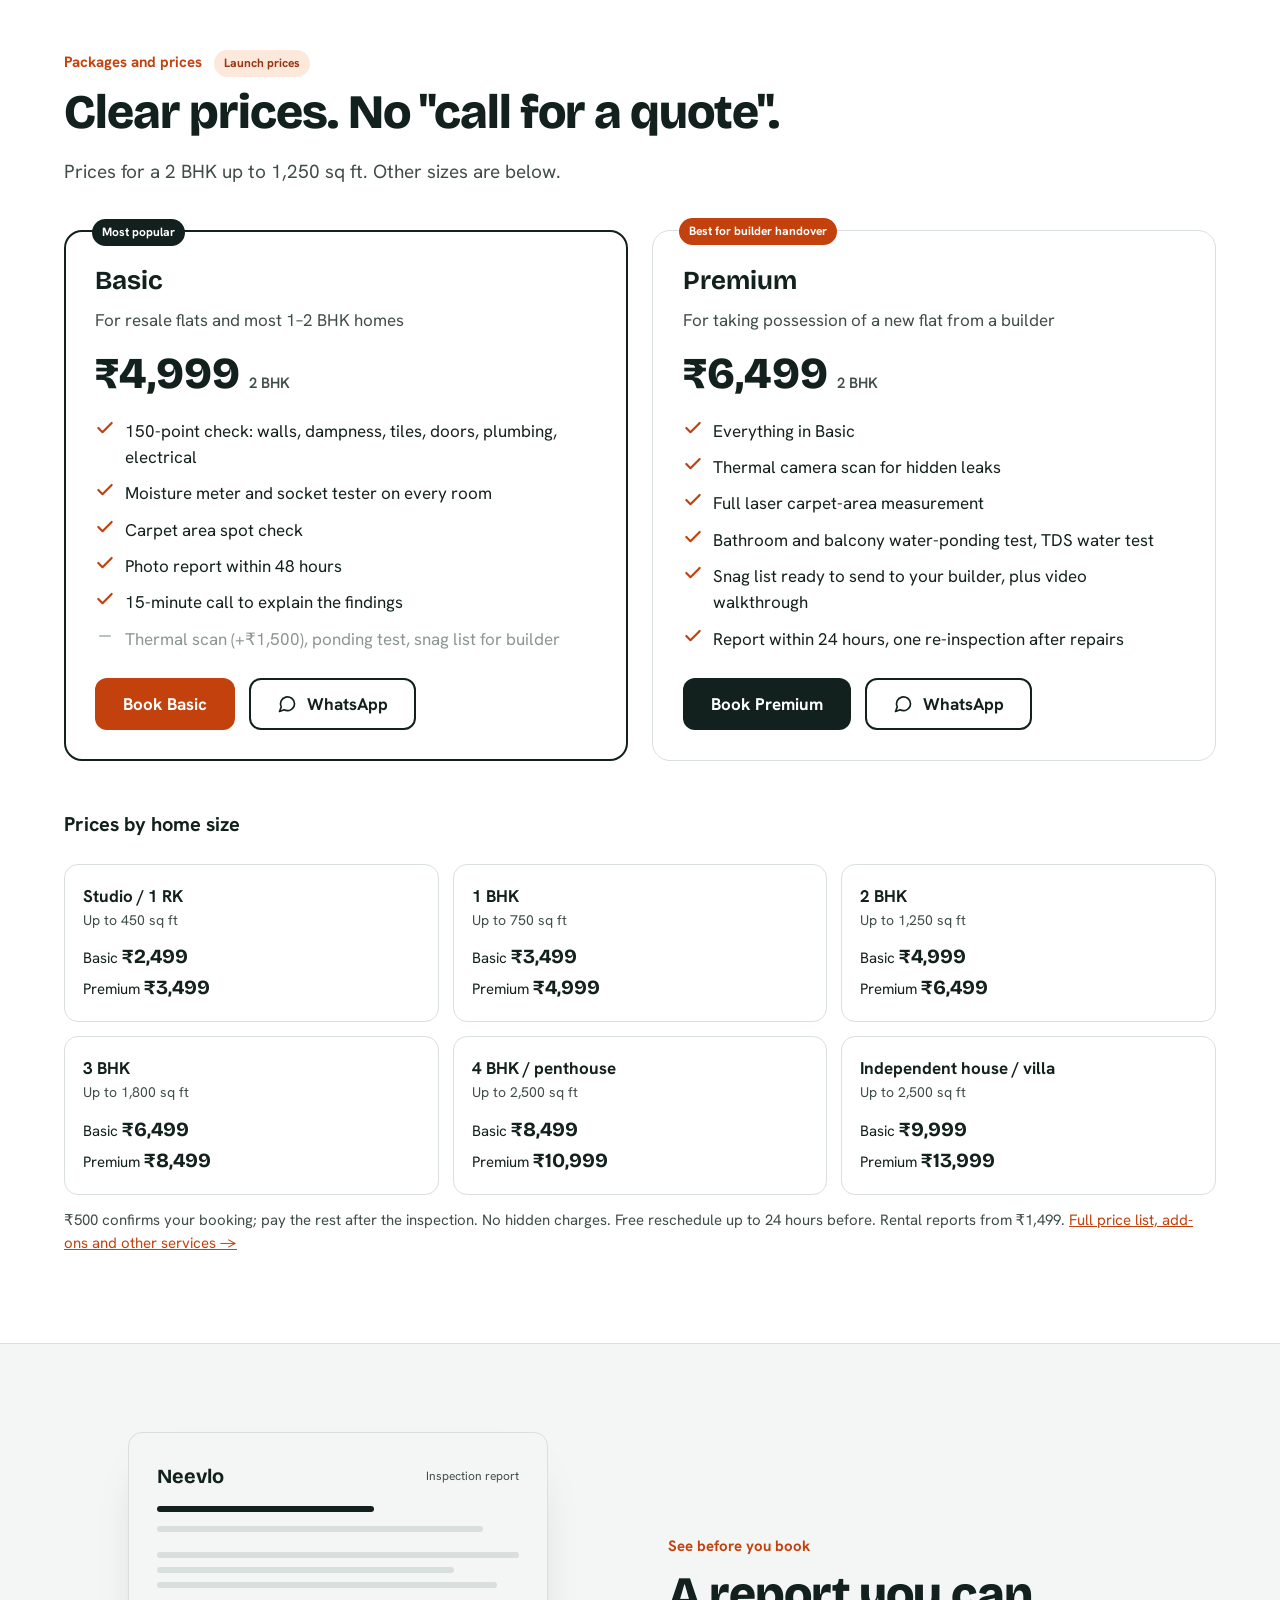
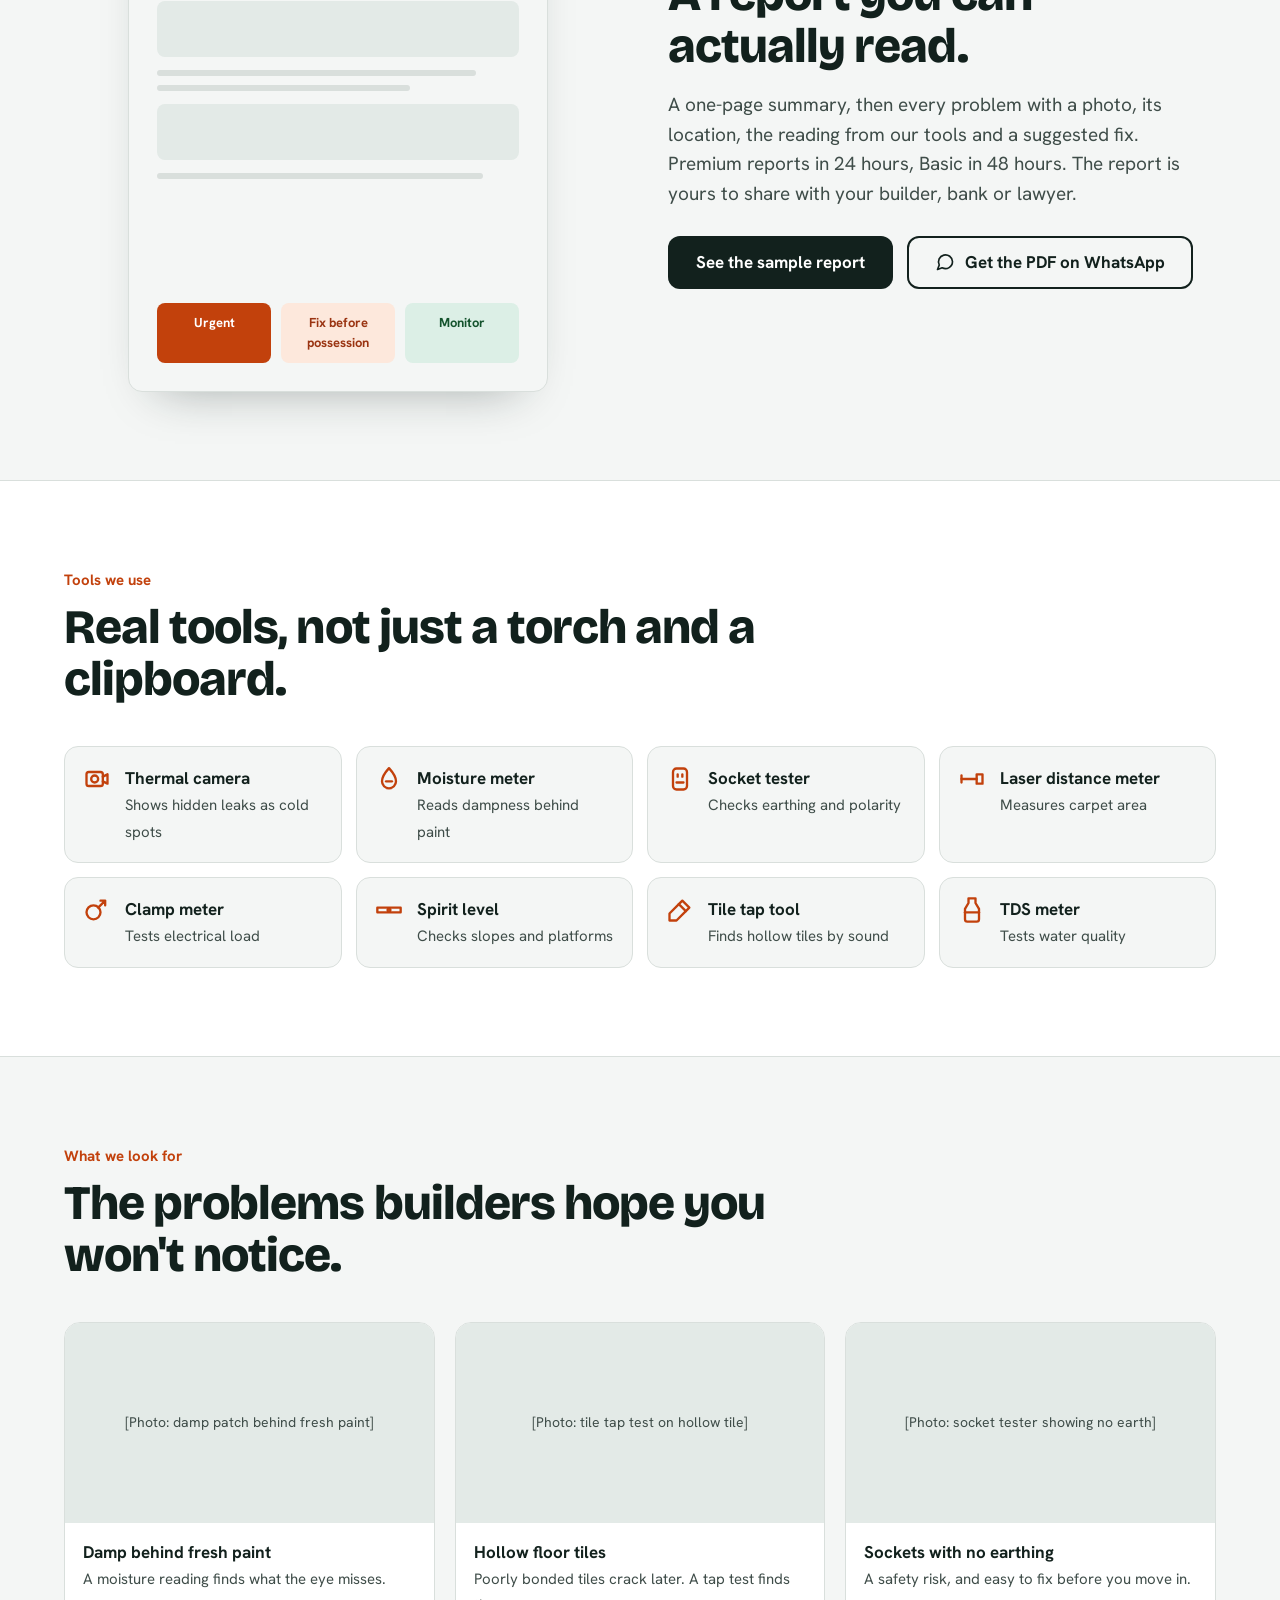
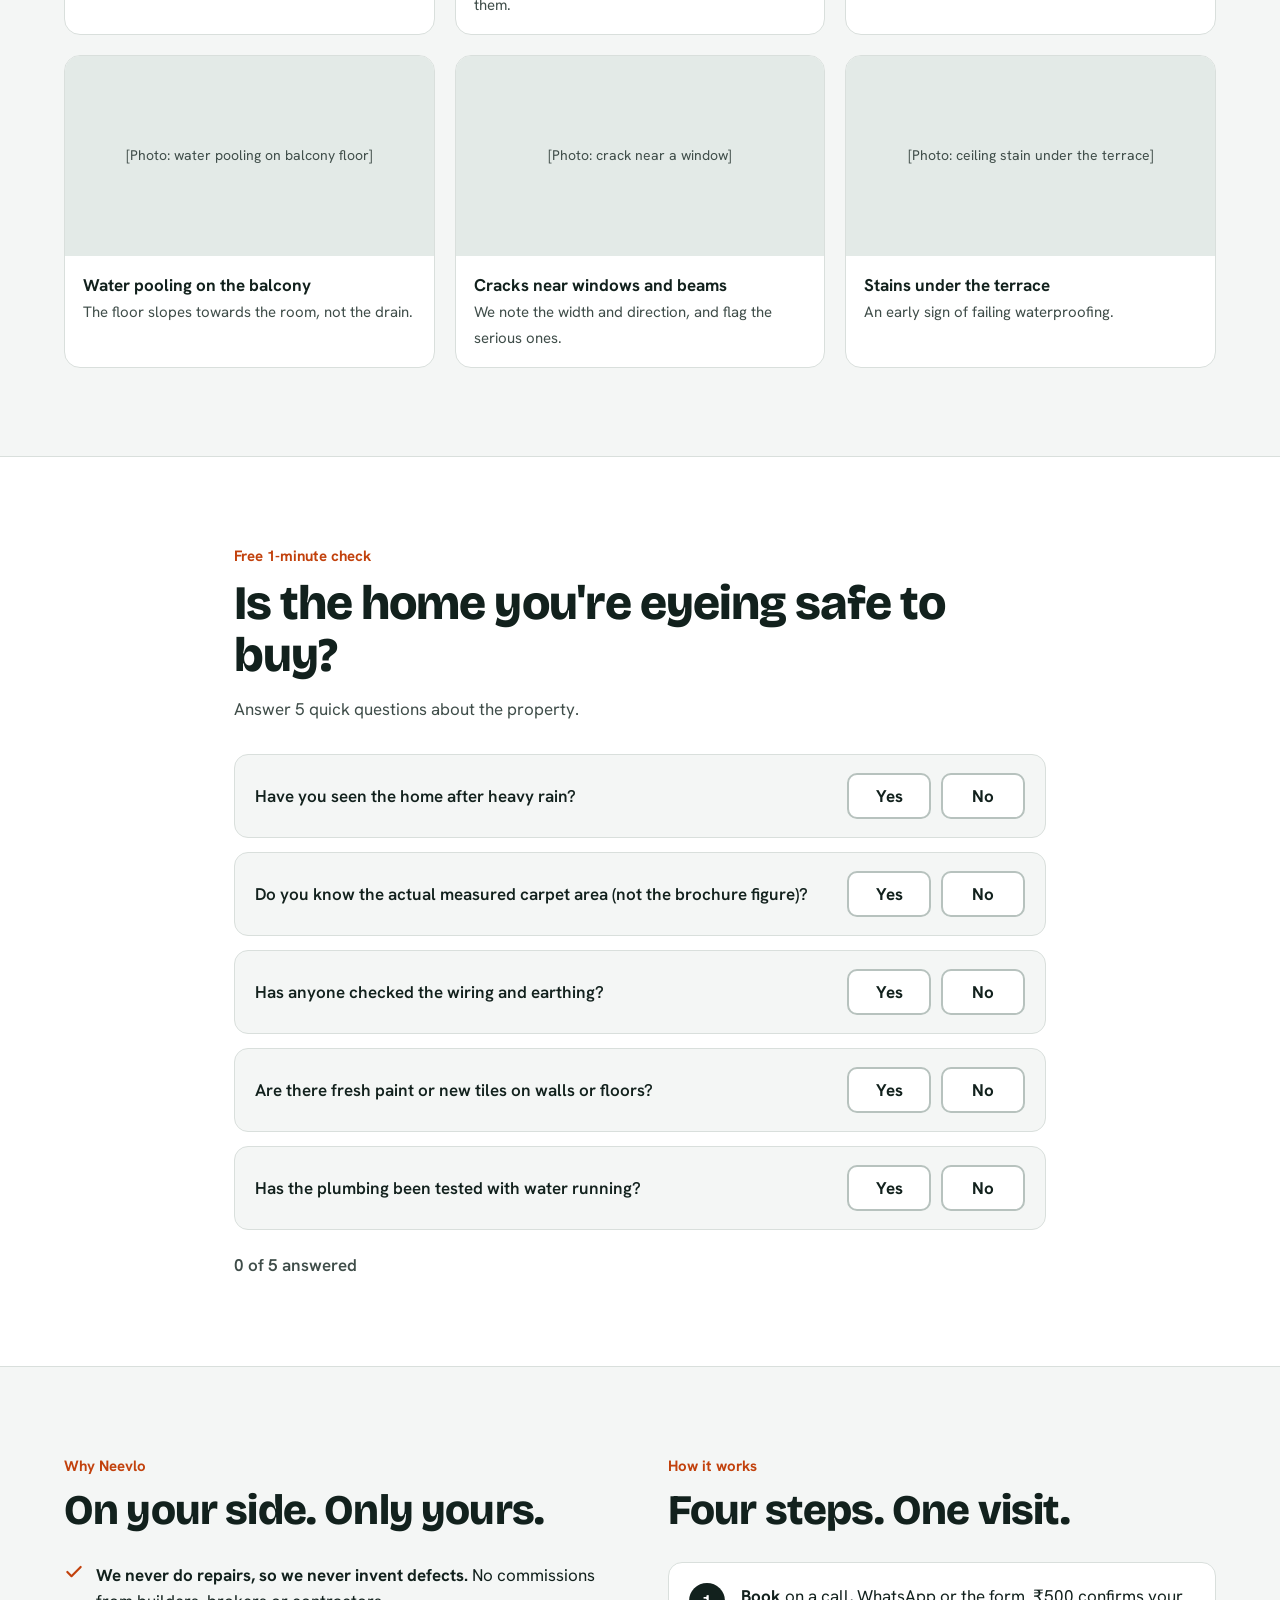
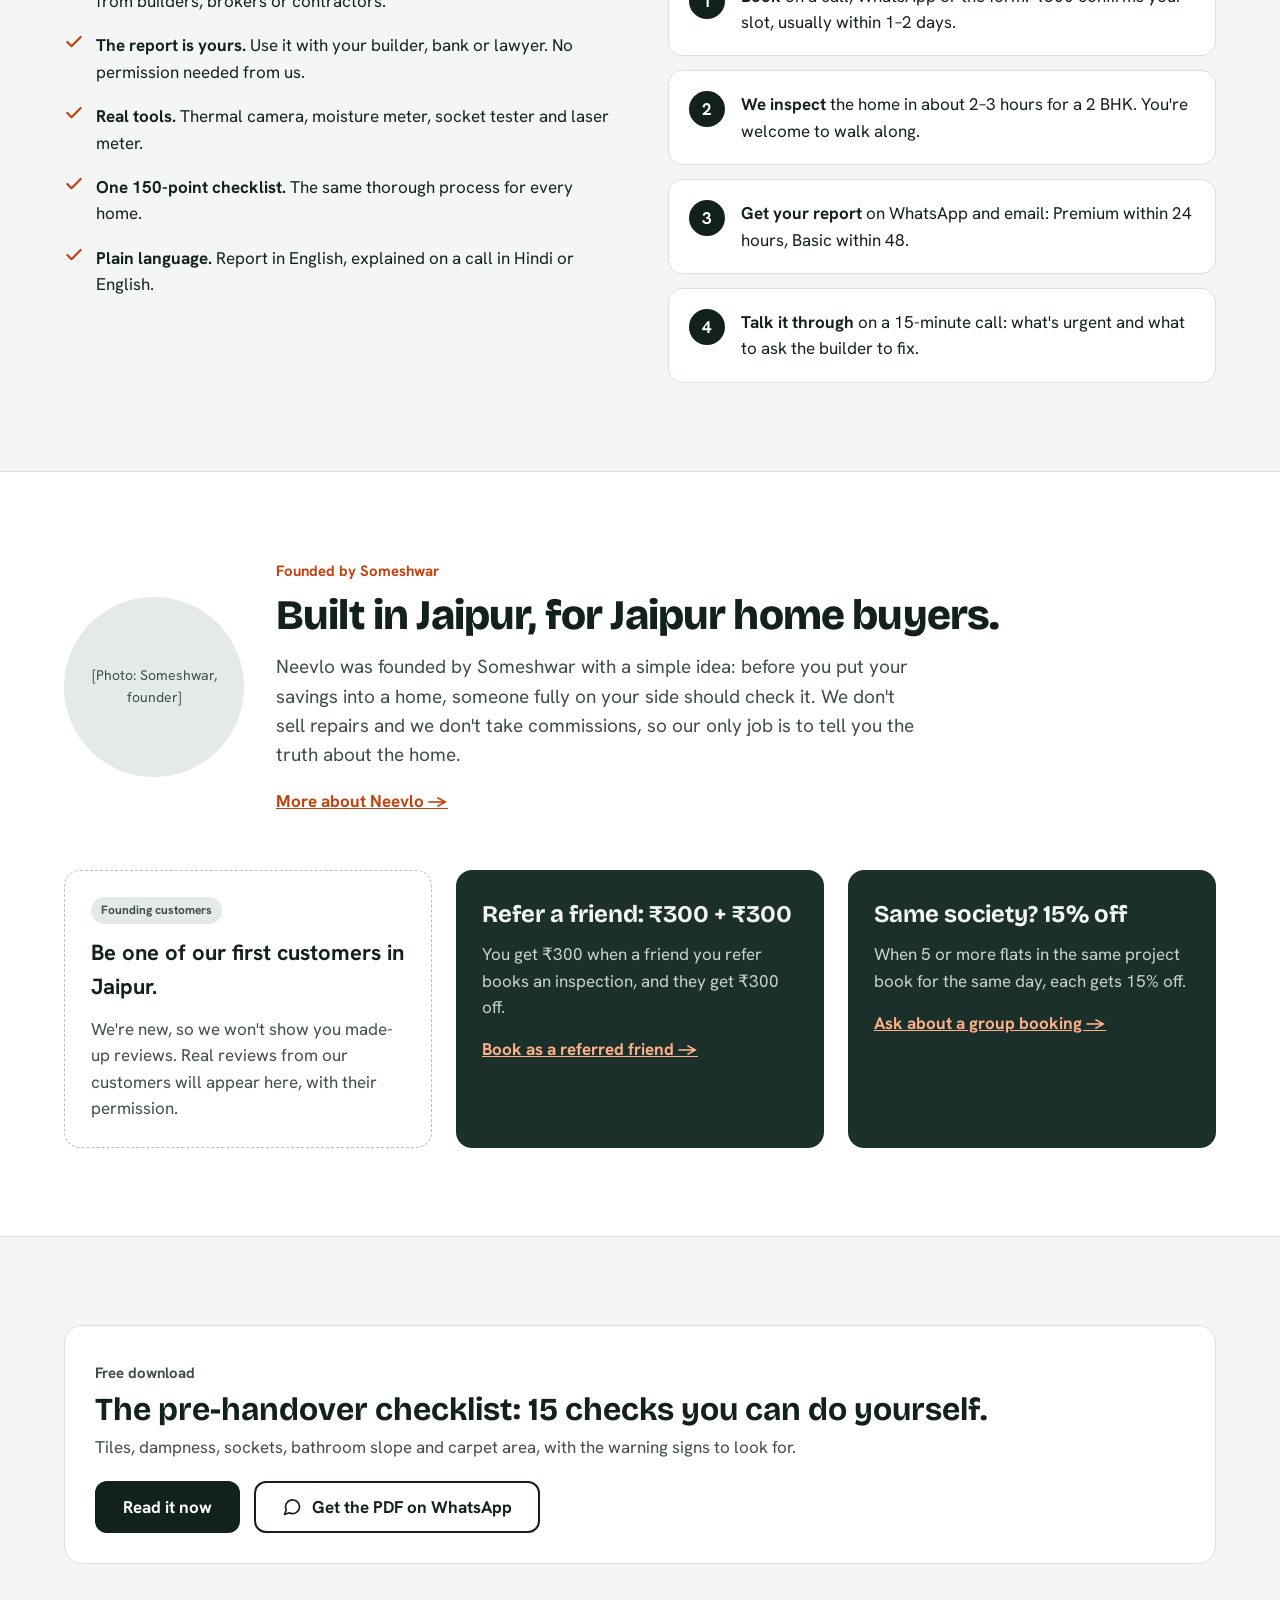
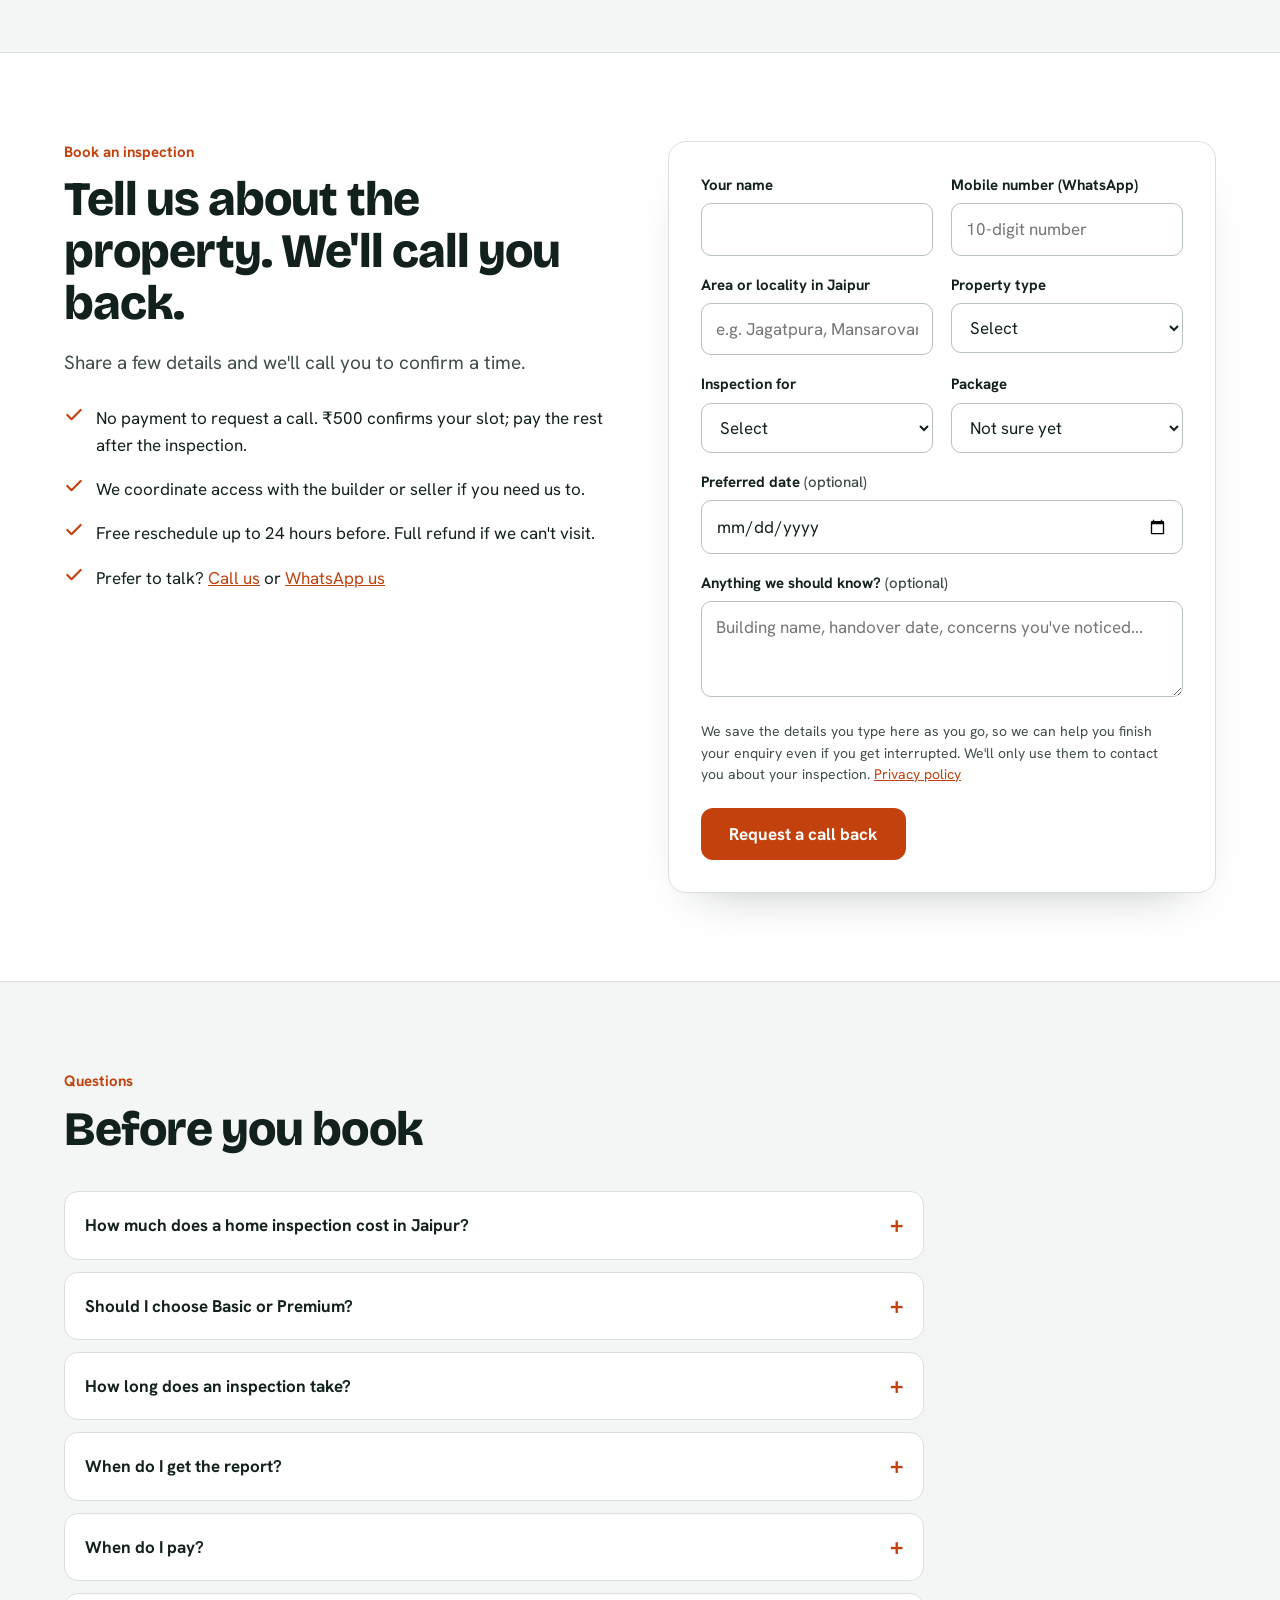
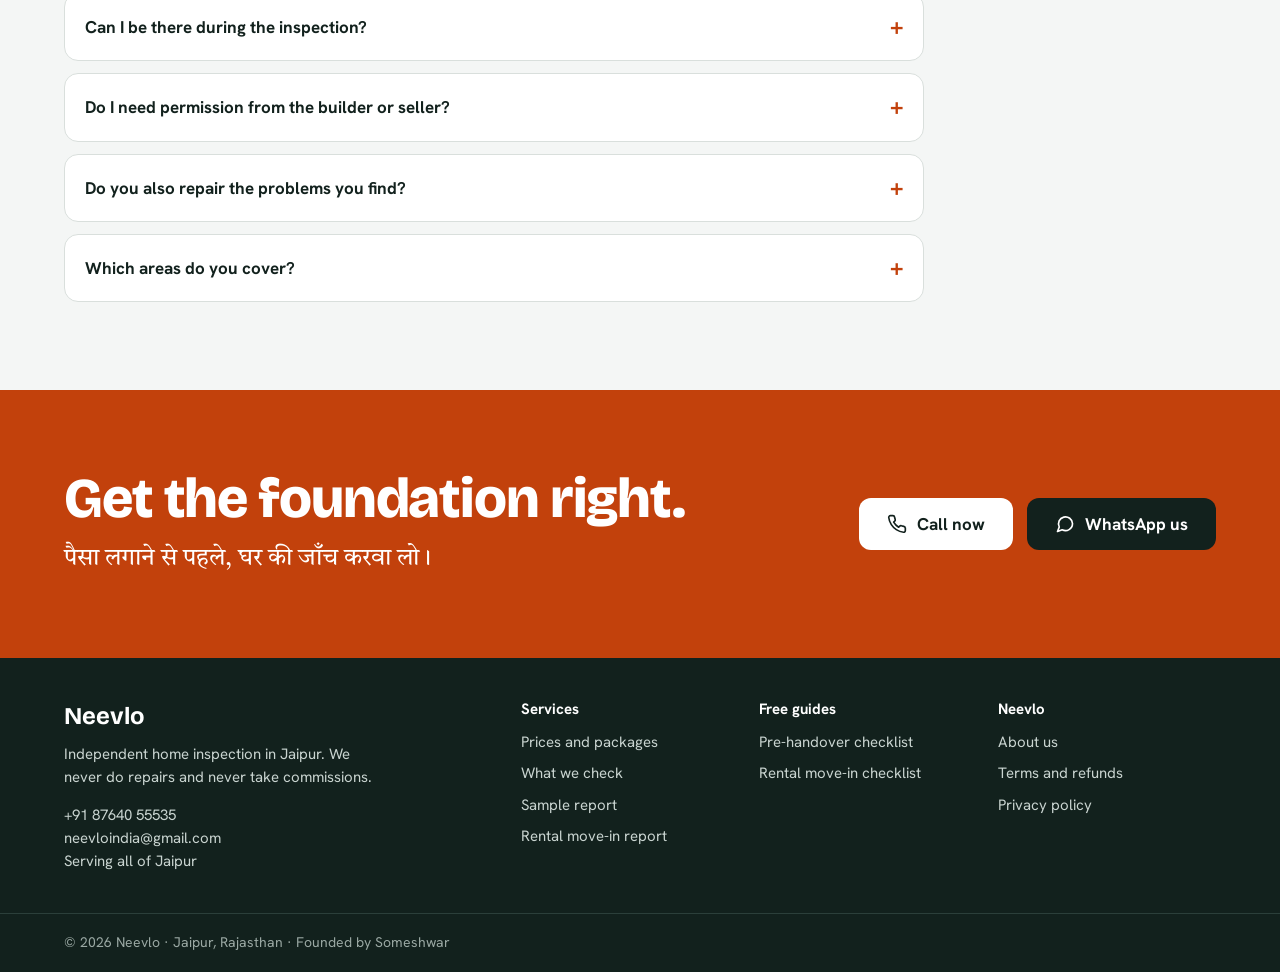
==== commit 739ba51a: "Launch Neevlo website v2" ====
--- a/index.html
+++ b/index.html
@@ -3,249 +3,178 @@
 <head>
 <meta charset="utf-8">
 <meta name="viewport" content="width=device-width, initial-scale=1">
-<title>Neevlo | Independent Home Inspection in Jaipur, Kota &amp; Udaipur</title>
-<meta name="description" content="Independent home inspection in Jaipur, Kota and Udaipur. We check seepage, cracks, wiring, plumbing and carpet area before you buy, so you pay the right price for the right home.">
-<meta property="og:title" content="Neevlo | Home Inspection in Jaipur">
-<meta property="og:description" content="That ₹80 lakh flat could be hiding a ₹5 lakh problem. Get it inspected before you sign.">
+<title>Home Inspection in Jaipur | Flat Inspection Before Handover | Neevlo</title>
+<meta name="description" content="Independent home inspection in Jaipur. 150-point check of seepage, cracks, wiring, plumbing and carpet area before you take possession or buy. 2 BHK from ₹4,999.">
+<link rel="canonical" href="https://neevlo.github.io/neevlo-website/">
+<meta property="og:title" content="Neevlo | That ₹80 lakh flat could be hiding a ₹5 lakh problem">
+<meta property="og:description" content="Independent home inspection in Jaipur. 150-point check of seepage, cracks, wiring, plumbing and carpet area before you take possession or buy. 2 BHK from ₹4,999.">
 <meta property="og:type" content="website">
+<meta property="og:url" content="https://neevlo.github.io/neevlo-website/">
+<meta property="og:locale" content="en_IN">
 <meta name="theme-color" content="#12211D">
 <link rel="icon" href="data:image/svg+xml,%3Csvg xmlns='http://www.w3.org/2000/svg' viewBox='0 0 34 34'%3E%3Crect width='34' height='34' rx='8' fill='%2312211D'/%3E%3Cpath d='M6 16 17 7l11 9M9.5 14v9h15v-9' fill='none' stroke='%23fff' stroke-width='2.4' stroke-linecap='round' stroke-linejoin='round'/%3E%3Cpath d='M7 27h20' stroke='%23FF8A4C' stroke-width='2.4' stroke-linecap='round'/%3E%3C/svg%3E">
 <link rel="preconnect" href="https://fonts.googleapis.com">
 <link rel="preconnect" href="https://fonts.gstatic.com" crossorigin>
 <link rel="stylesheet" href="https://fonts.googleapis.com/css2?family=Bricolage+Grotesque:opsz,wght@12..96,600;12..96,800&family=Hanken+Grotesk:wght@400;500;600;700&family=Tiro+Devanagari+Hindi&display=swap">
-
+<link rel="stylesheet" href="assets/css/site.css">
 <script type="application/ld+json">
 {
-  "@context": "https://schema.org",
-  "@type": "HomeAndConstructionBusiness",
-  "name": "Neevlo",
-  "description": "Independent home and property inspection in Jaipur, Kota and Udaipur.",
-  "areaServed": ["Jaipur", "Kota", "Udaipur"],
-  "telephone": "+918764055535",
-  "email": "neevloindia@gmail.com",
-  "address": { "@type": "PostalAddress", "addressLocality": "Jaipur", "addressRegion": "Rajasthan", "addressCountry": "IN" }
+ "@context": "https://schema.org",
+ "@type": "HomeAndConstructionBusiness",
+ "@id": "https://neevlo.github.io/neevlo-website/#business",
+ "name": "Neevlo",
+ "alternateName": "Neevlo Jaipur",
+ "url": "https://neevlo.github.io/neevlo-website/",
+ "description": "Independent home and property inspection in Jaipur. 150-point checks for new flats before handover, resale homes and rentals, with a photo report and snag list.",
+ "areaServed": {
+  "@type": "City",
+  "name": "Jaipur"
+ },
+ "telephone": "+918764055535",
+ "email": "neevloindia@gmail.com",
+ "priceRange": "₹1,499–₹13,999",
+ "currenciesAccepted": "INR",
+ "paymentAccepted": "UPI, bank transfer, cash",
+ "founder": {
+  "@type": "Person",
+  "name": "Someshwar"
+ },
+ "address": {
+  "@type": "PostalAddress",
+  "addressLocality": "Jaipur",
+  "addressRegion": "Rajasthan",
+  "addressCountry": "IN"
+ },
+ "knowsAbout": [
+  "Pre-handover flat inspection",
+  "Snag list",
+  "Dampness and seepage detection",
+  "Electrical earthing test",
+  "Carpet area measurement",
+  "RERA defect liability"
+ ]
 }
 </script>
-
-<style>
-:root{
-  --ink:#12211D; --ground:#F4F6F5; --card:#FFFFFF; --line:#D9DFDC; --muted:#3F4D49;
-  --accent:#C2410C; --accent-dark:#9A3412; --deep2:#1B302B; --peach:#FFB088;
-  --tint:#E3EAE7; --soft:#FDE8DC; --ok:#DCEFE6; --okink:#14532D;
-  --display:'Bricolage Grotesque','Hanken Grotesk',system-ui,sans-serif;
-  --body:'Hanken Grotesk','Segoe UI',system-ui,sans-serif;
-  --hindi:'Tiro Devanagari Hindi','Noto Serif Devanagari',serif;
+<script type="application/ld+json">
+{
+ "@context": "https://schema.org",
+ "@type": "FAQPage",
+ "mainEntity": [
+  {
+   "@type": "Question",
+   "name": "How much does a home inspection cost in Jaipur?",
+   "acceptedAnswer": {
+    "@type": "Answer",
+    "text": "A 2 BHK costs ₹4,999 for Basic or ₹6,499 for Premium. Prices start at ₹2,499 for a studio and go up to ₹13,999 for a villa. A rental move-in report costs ₹1,499."
+   }
+  },
+  {
+   "@type": "Question",
+   "name": "Should I choose Basic or Premium?",
+   "acceptedAnswer": {
+    "@type": "Answer",
+    "text": "Basic covers the most common problems: dampness, hollow tiles, plumbing leaks and wiring faults. Choose Premium if you are taking possession from a builder, because it adds the thermal scan, water-ponding test, full carpet-area measurement and a snag list ready to send to the builder."
+   }
+  },
+  {
+   "@type": "Question",
+   "name": "How long does an inspection take?",
+   "acceptedAnswer": {
+    "@type": "Answer",
+    "text": "About 2–3 hours for a 2 BHK and 4–5 hours for a villa."
+   }
+  },
+  {
+   "@type": "Question",
+   "name": "When do I get the report?",
+   "acceptedAnswer": {
+    "@type": "Answer",
+    "text": "Premium reports arrive within 24 hours and Basic reports within 48 hours, on WhatsApp and email. We then call you for 15 minutes to explain the findings."
+   }
+  },
+  {
+   "@type": "Question",
+   "name": "When do I pay?",
+   "acceptedAnswer": {
+    "@type": "Answer",
+    "text": "₹500 when you book to confirm your slot. You pay the rest after the inspection, before you receive the report."
+   }
+  },
+  {
+   "@type": "Question",
+   "name": "Can I be there during the inspection?",
+   "acceptedAnswer": {
+    "@type": "Answer",
+    "text": "Yes, and we recommend it. We'll show you the main problems as we find them."
+   }
+  },
+  {
+   "@type": "Question",
+   "name": "Do I need permission from the builder or seller?",
+   "acceptedAnswer": {
+    "@type": "Answer",
+    "text": "You need access to the property. If it helps, we can speak to the builder or seller on your behalf to arrange it."
+   }
+  },
+  {
+   "@type": "Question",
+   "name": "Do you also repair the problems you find?",
+   "acceptedAnswer": {
+    "@type": "Answer",
+    "text": "No. We only inspect and report. Because we don't sell repairs or take commissions, we have no reason to exaggerate or hide anything."
+   }
+  },
+  {
+   "@type": "Question",
+   "name": "Which areas do you cover?",
+   "acceptedAnswer": {
+    "@type": "Answer",
+    "text": "All of Jaipur, at the same prices. Buying somewhere else in Rajasthan? Message us and we will tell you if we can help."
+   }
+  }
+ ]
 }
-*{box-sizing:border-box}
-html{scroll-behavior:smooth;scroll-padding-top:80px}
-@media (prefers-reduced-motion:reduce){html{scroll-behavior:auto}}
-body{margin:0;font-family:var(--body);color:var(--ink);background:var(--ground);font-size:17px;line-height:1.55;-webkit-font-smoothing:antialiased}
-a{color:var(--accent)} a:hover{color:var(--accent-dark)}
-:focus-visible{outline:3px solid var(--accent);outline-offset:3px;border-radius:4px}
-img{max-width:100%}
-.wrap{max-width:1200px;margin:0 auto;padding:0 24px}
-.section{padding:88px 0}
-.band-white{background:var(--card);border-top:1px solid var(--line);border-bottom:1px solid var(--line)}
-.band-dark{background:var(--ink);color:var(--ground)}
-.kicker{margin:0 0 10px;font-weight:700;font-size:15px;color:var(--accent)}
-.band-dark .kicker{color:var(--peach)}
-h1,h2,h3{margin:0}
-.h2{font-family:var(--display);font-weight:800;font-size:clamp(30px,4vw,48px);line-height:1.08;letter-spacing:-0.02em;max-width:780px}
-.lead{font-size:19px;color:var(--muted);margin:18px 0 0;max-width:560px}
-.band-dark .lead{color:#C9D4D0}
-.hindi{font-family:var(--hindi)}
-.btn{display:inline-flex;align-items:center;justify-content:center;gap:10px;min-height:52px;padding:14px 26px;border-radius:12px;font-weight:700;font-size:17px;text-decoration:none;border:2px solid transparent;cursor:pointer;font-family:inherit;line-height:1.2}
-.btn svg{width:20px;height:20px;flex:none}
-.btn-accent{background:var(--accent);color:#fff} .btn-accent:hover{background:var(--accent-dark);color:#fff}
-.btn-ink{background:var(--ink);color:#fff} .btn-ink:hover{background:#000;color:#fff}
-.btn-outline{background:transparent;border-color:var(--ink);color:var(--ink)} .btn-outline:hover{background:var(--ink);color:#fff}
-.btn-white{background:#fff;color:var(--ink)} .btn-white:hover{background:var(--ground);color:var(--ink)}
-.btn-row{display:flex;flex-wrap:wrap;gap:14px}
-.ico{width:28px;height:28px;stroke:var(--accent);fill:none;stroke-width:2;stroke-linecap:round;stroke-linejoin:round}
-.tick{width:20px;height:20px;stroke:var(--accent);fill:none;stroke-width:2.6;stroke-linecap:round;stroke-linejoin:round;flex:none}
-.ph{background:var(--tint);display:flex;align-items:center;justify-content:center;text-align:center;padding:14px;font-size:14px;color:var(--muted)}
-.grid{display:grid;gap:24px;margin-top:44px}
-.grid-3{grid-template-columns:repeat(auto-fit,minmax(270px,1fr))}
-.grid-4{grid-template-columns:repeat(auto-fit,minmax(220px,1fr))}
-.split{display:flex;flex-wrap:wrap;gap:56px;align-items:center}
-.split > *{flex:1 1 440px;min-width:0}
-
-/* Header */
-.site-header{position:sticky;top:0;z-index:30;background:rgba(244,246,245,.96);backdrop-filter:blur(6px);border-bottom:1px solid var(--line)}
-.site-header .wrap{display:flex;flex-wrap:wrap;align-items:center;justify-content:space-between;gap:12px 24px;padding-top:12px;padding-bottom:12px}
-.brand{display:flex;align-items:center;gap:10px;text-decoration:none;color:var(--ink)}
-.brand span{font-family:var(--display);font-weight:800;font-size:26px;letter-spacing:-0.02em}
-.nav{display:flex;flex-wrap:wrap;gap:6px 22px;font-weight:600;font-size:15px}
-.nav a{color:var(--ink);text-decoration:none;padding:6px 0}
-.nav a:hover{color:var(--accent)}
-.header-call{min-height:44px;padding:10px 18px;font-size:15px}
-@media (max-width:860px){.nav{display:none}}
-
-/* Hero */
-.hero{padding:64px 0 72px}
-.hero h1{font-family:var(--display);font-weight:800;font-size:clamp(38px,5.4vw,68px);line-height:1.02;letter-spacing:-0.03em}
-.hero .hindi{margin:22px 0 0;font-size:clamp(23px,2.6vw,29px);line-height:1.4}
-.trust-row{display:flex;flex-wrap:wrap;gap:10px 24px;margin-top:28px;font-size:15px;font-weight:600;color:var(--muted)}
-.trust-row span{display:inline-flex;align-items:center;gap:8px}
-.book-link{display:inline-block;margin-top:16px;font-weight:600}
-.report-card{background:var(--card);border:1px solid var(--line);border-radius:18px;padding:28px;box-shadow:0 24px 48px -28px rgba(18,33,29,.35)}
-.report-top{display:flex;justify-content:space-between;align-items:center;gap:12px;flex-wrap:wrap;font-size:14px;font-weight:700;color:var(--muted)}
-.pill{font-size:13px;font-weight:700;padding:4px 10px;border-radius:99px;white-space:nowrap}
-.pill-soft{background:var(--soft);color:var(--accent-dark)}
-.pill-high{background:var(--accent);color:#fff;border-radius:6px}
-.pill-ok{background:var(--ok);color:var(--okink);border-radius:6px}
-.pill-med{background:var(--soft);color:var(--accent-dark);border-radius:6px}
-.report-title{margin:10px 0 18px;font-family:var(--display);font-weight:600;font-size:22px}
-.report-row{display:flex;justify-content:space-between;align-items:center;gap:12px;padding:12px 0;border-bottom:1px solid var(--tint)}
-.report-row:last-of-type{border-bottom:0}
-.report-row small{display:block;font-size:14px;color:var(--muted)}
-.report-cost{margin-top:14px;background:var(--ink);color:var(--ground);border-radius:12px;padding:14px 16px;display:flex;justify-content:space-between;gap:12px;flex-wrap:wrap;font-weight:600}
-.report-cost span:last-child{color:var(--peach)}
-
-.scan{border-radius:12px;overflow:hidden;line-height:0}
-.doc-lines{flex:1;display:flex;flex-direction:column;gap:9px;padding-top:6px}
-.doc-lines i{display:block;height:6px;border-radius:3px;background:var(--line)}
-.doc-lines .doc-img{display:block;height:56px;border-radius:8px;background:var(--tint);margin:4px 0}
-/* Check cards */
-.check-card{border:1px solid var(--line);border-radius:16px;overflow:hidden;background:var(--ground)}
-.check-card .ph{height:160px}
-.check-card .body{padding:26px}
-.check-card .ico{width:34px;height:34px}
-.check-card h3{margin:10px 0 6px;font-size:20px}
-.check-card p{margin:0;color:var(--muted)}
-
-/* Right price */
-.story{margin-top:32px;border:1px dashed #4D615B;border-radius:14px;padding:20px;color:#C9D4D0}
-.step-dark{background:var(--deep2);border-radius:16px;padding:24px;display:flex;gap:18px}
-.step-dark b{font-family:var(--display);font-weight:800;font-size:28px;color:var(--peach);line-height:1}
-.step-dark h3{font-size:20px;margin-bottom:6px}
-.step-dark p{margin:0;color:#C9D4D0}
-.stack{display:flex;flex-direction:column;gap:16px}
-
-/* Audience */
-.aud{background:var(--card);border:1px solid var(--line);border-radius:16px;padding:28px;display:flex;flex-direction:column}
-.aud h3{font-family:var(--display);font-size:24px;margin-bottom:8px}
-.aud p{margin:0 0 18px;color:var(--muted);flex:1}
-.aud a{font-weight:700}
-
-/* Report preview */
-.report-doc{width:100%;max-width:420px;margin:0 auto;aspect-ratio:3/4;background:var(--ground);border:1px solid var(--line);border-radius:14px;padding:28px;display:flex;flex-direction:column;gap:14px;box-shadow:0 24px 48px -30px rgba(18,33,29,.4)}
-.report-doc .ph{flex:1;border-radius:10px}
-.bar{height:6px;border-radius:3px}
-.sev{display:grid;grid-template-columns:repeat(3,minmax(0,1fr));gap:10px;text-align:center;font-size:13px;font-weight:700}
-.sev div{border-radius:8px;padding:10px 4px}
-
-/* Pricing */
-.price{background:var(--card);border:1px solid var(--line);border-radius:16px;padding:26px;position:relative}
-.price.featured{border:2px solid var(--ink);padding:25px}
-.price .tag{position:absolute;top:-13px;left:24px;background:var(--ink);color:#fff;font-size:12px;font-weight:700;padding:4px 10px;border-radius:99px}
-.price p{margin:0}
-.price .type{font-weight:700;color:var(--muted)}
-.price .amt{margin-top:8px;font-family:var(--display);font-weight:800;font-size:36px}
-.price .from{font-size:15px;color:var(--muted)}
-
-/* Quiz */
-.quiz{max-width:860px}
-.q{background:var(--ground);border:1px solid var(--line);border-radius:14px;padding:18px 20px;display:flex;flex-wrap:wrap;align-items:center;justify-content:space-between;gap:14px}
-.q p{margin:0;font-weight:600;flex:1 1 340px}
-.q-opts{display:flex;gap:10px}
-.q-opts button{min-width:84px;min-height:46px;border-radius:10px;border:2px solid #B7C2BE;background:#fff;color:var(--ink);font:inherit;font-weight:700;cursor:pointer}
-.q-opts button[aria-pressed="true"]{background:var(--ink);border-color:var(--ink);color:#fff}
-.quiz-progress{margin:22px 0 0;font-weight:600;color:var(--muted)}
-.quiz-result{margin-top:26px;background:var(--ink);color:var(--ground);border-radius:16px;padding:28px}
-.quiz-result .flags{margin:0;font-weight:700;color:var(--peach)}
-.quiz-result h3{font-family:var(--display);font-size:28px;margin:8px 0}
-.quiz-result p{color:#C9D4D0;margin:0}
-.btn-ghost{background:transparent;color:var(--ground);border-color:#4D615B}
-.btn-ghost:hover{border-color:var(--ground)}
-
-/* Enquiry form */
-.form-card{background:var(--card);border:1px solid var(--line);border-radius:18px;padding:32px;box-shadow:0 24px 48px -32px rgba(18,33,29,.35)}
-.fields{display:grid;grid-template-columns:repeat(2,minmax(0,1fr));gap:18px}
-.fields .full{grid-column:1 / -1}
-@media (max-width:640px){.fields{grid-template-columns:1fr}.form-card{padding:22px}}
-.field label{display:block;font-weight:700;font-size:15px;margin-bottom:6px}
-.field .opt{font-weight:500;color:var(--muted)}
-.field input,.field select,.field textarea{width:100%;min-height:48px;padding:12px 14px;border:1.5px solid #B7C2BE;border-radius:10px;font:inherit;color:var(--ink);background:#fff}
-.field textarea{min-height:96px;resize:vertical}
-.field input:focus,.field select:focus,.field textarea:focus{outline:none;border-color:var(--ink);box-shadow:0 0 0 3px rgba(194,65,12,.25)}
-.field .err{display:none;color:#B42318;font-size:14px;font-weight:600;margin-top:6px}
-.field.invalid input{border-color:#B42318}
-.field.invalid .err{display:block}
-.form-note{font-size:14px;color:var(--muted);margin:16px 0 0}
-.form-actions{display:flex;flex-wrap:wrap;gap:14px;align-items:center;margin-top:22px}
-.form-success{display:none}
-.form-success h3{font-family:var(--display);font-size:28px;margin-bottom:8px}
-.form-success p{color:var(--muted);margin:0 0 20px}
-.side-list{display:flex;flex-direction:column;gap:18px;margin-top:28px}
-.side-list div{display:flex;gap:12px;align-items:flex-start}
-
-/* Why / how */
-.how{background:var(--card);border:1px solid var(--line);border-radius:14px;padding:20px;display:flex;gap:16px;align-items:flex-start}
-.how b{flex:none;width:36px;height:36px;border-radius:99px;background:var(--ink);color:#fff;display:flex;align-items:center;justify-content:center}
-.h3-lg{font-family:var(--display);font-weight:800;font-size:clamp(28px,3.4vw,42px);line-height:1.08;letter-spacing:-0.02em;margin-bottom:28px}
-
-/* FAQ */
-.faq{max-width:860px;margin-top:36px;display:flex;flex-direction:column;gap:12px}
-.faq details{background:var(--card);border:1px solid var(--line);border-radius:14px;padding:4px 20px}
-.faq summary{cursor:pointer;font-weight:700;padding:16px 0;list-style:none;display:flex;justify-content:space-between;gap:16px}
-.faq summary::-webkit-details-marker{display:none}
-.faq summary::after{content:"+";font-size:24px;line-height:1;color:var(--accent)}
-.faq details[open] summary::after{content:"\2212"}
-.faq details p{margin:0 0 18px;color:var(--muted)}
-
-/* Final CTA + footer */
-.final{background:var(--accent);color:#fff}
-.final .wrap{display:flex;flex-wrap:wrap;gap:32px;align-items:center;justify-content:space-between;padding-top:80px;padding-bottom:80px}
-.final h2{font-family:var(--display);font-weight:800;font-size:clamp(34px,4.4vw,56px);line-height:1.04;letter-spacing:-0.02em}
-.final .hindi{margin:12px 0 0;font-size:24px}
-footer{background:var(--ink);color:#C9D4D0;font-size:15px}
-footer .wrap{display:flex;flex-wrap:wrap;gap:20px;justify-content:space-between;padding-top:40px;padding-bottom:40px}
-footer a{color:#fff}
-
-/* Floating WhatsApp (desktop) and bottom bar (mobile) */
-.wa-float{position:fixed;right:22px;bottom:22px;z-index:40;width:62px;height:62px;border-radius:99px;background:var(--ink);color:#fff;display:flex;align-items:center;justify-content:center;box-shadow:0 10px 24px -8px rgba(18,33,29,.6)}
-.wa-float svg{width:28px;height:28px}
-.mobile-bar{display:none}
-@media (max-width:720px){
-  .wa-float{display:none}
-  .mobile-bar{display:grid;grid-template-columns:1fr 1fr;gap:10px;position:fixed;left:0;right:0;bottom:0;z-index:40;padding:10px 12px calc(10px + env(safe-area-inset-bottom));background:var(--ground);border-top:1px solid var(--line)}
-  .mobile-bar .btn{min-height:50px;font-size:16px;padding:10px}
-  body{padding-bottom:76px}
-  .header-call{display:none}
-  .section{padding:64px 0}
-}
-
-/* Consent banner */
-.consent{position:fixed;left:16px;right:16px;bottom:16px;z-index:50;max-width:560px;margin:0 auto;background:var(--card);border:1px solid var(--line);border-radius:14px;padding:18px 20px;box-shadow:0 20px 40px -20px rgba(18,33,29,.5);display:none}
-.consent p{margin:0 0 12px;font-size:15px;color:var(--muted)}
-.consent .btn{min-height:44px;padding:10px 18px;font-size:15px}
-@media (max-width:720px){.consent{bottom:86px}}
-</style>
+</script>
 </head>
 <body>
 
-<!-- Icon sprite -->
 <svg width="0" height="0" style="position:absolute" aria-hidden="true">
   <symbol id="i-phone" viewBox="0 0 24 24"><path fill="none" stroke="currentColor" stroke-width="2" stroke-linecap="round" stroke-linejoin="round" d="M22 16.9v3a2 2 0 0 1-2.2 2 19.8 19.8 0 0 1-8.6-3.1 19.5 19.5 0 0 1-6-6A19.8 19.8 0 0 1 2.1 4.2 2 2 0 0 1 4.1 2h3a2 2 0 0 1 2 1.7c.1.9.4 1.8.7 2.7a2 2 0 0 1-.5 2.1L8 9.8a16 16 0 0 0 6 6l1.3-1.3a2 2 0 0 1 2.1-.4c.9.3 1.8.6 2.7.7a2 2 0 0 1 1.7 2z"/></symbol>
   <symbol id="i-wa" viewBox="0 0 24 24"><path fill="none" stroke="currentColor" stroke-width="2" stroke-linecap="round" stroke-linejoin="round" d="M21 11.5a8.4 8.4 0 0 1-12.4 7.4L3 21l2.1-5.4A8.4 8.4 0 1 1 21 11.5z"/></symbol>
   <symbol id="i-tick" viewBox="0 0 24 24"><path d="M20 6 9 17l-5-5"/></symbol>
+  <symbol id="i-minus" viewBox="0 0 24 24"><path d="M6 12h12"/></symbol>
+  <symbol id="i-menu" viewBox="0 0 24 24"><path fill="none" stroke="currentColor" stroke-width="2" stroke-linecap="round" d="M4 7h16M4 12h16M4 17h16"/></symbol>
 </svg>
 
 <header class="site-header">
   <div class="wrap">
-    <a class="brand" href="#top" aria-label="Neevlo home">
+    <a class="brand" href="index.html" aria-label="Neevlo home">
       <svg width="34" height="34" viewBox="0 0 34 34" fill="none" stroke="#12211D" stroke-width="2.4" stroke-linecap="round" stroke-linejoin="round" aria-hidden="true"><path d="M5 16 17 6l12 10"/><path d="M9 14v10h16V14"/><path d="M3 29h28"/><path d="M7 29v-3h20v3" stroke="#C2410C"/></svg>
       <span>Neevlo</span>
     </a>
     <nav class="nav" aria-label="Main">
-      <a href="#find">What we check</a>
-      <a href="#pricing">Pricing</a>
-      <a href="#check">Safety check</a>
-      <a href="#enquire">Book inspection</a>
-      <a href="#faq">FAQ</a>
+      <a href="what-we-check.html">What we check</a>
+      <a href="pricing.html">Pricing</a>
+      <a href="sample-report.html">Sample report</a>
+      <a href="pre-handover-inspection-checklist.html">Free checklist</a>
+      <a href="about.html">About</a>
     </nav>
-    <a class="btn btn-accent header-call" data-call="header" href="#"><svg aria-hidden="true"><use href="#i-phone"/></svg><span data-phone-text>Call us</span></a>
+    <div class="btn-row" style="gap:10px;align-items:center">
+      <a class="btn btn-accent header-call" href="index.html#enquire">Book inspection</a>
+      <details class="menu">
+        <summary aria-label="Open menu"><svg width="22" height="22" aria-hidden="true"><use href="#i-menu"/></svg>Menu</summary>
+        <nav class="menu-panel" aria-label="Mobile">
+          <a href="index.html">Home</a>
+          <a href="what-we-check.html">What we check</a>
+          <a href="pricing.html">Pricing</a>
+          <a href="sample-report.html">Sample report</a>
+          <a href="pre-handover-inspection-checklist.html">Free checklist</a>
+          <a href="about.html">About</a>
+          <a href="index.html#enquire">Book inspection</a>
+          <a href="rental-move-in-checklist.html">Rental checklist</a>
+        </nav>
+      </details>
+    </div>
   </div>
 </header>
 
@@ -255,7 +184,7 @@
 <section class="hero">
   <div class="wrap split">
     <div>
-      <p class="kicker">Independent home inspection in Jaipur, Kota and Udaipur</p>
+      <p class="kicker">Independent home inspection in Jaipur</p>
       <h1>That ₹80 lakh flat could be hiding a ₹5 lakh problem.</h1>
       <p class="hindi" lang="hi">घर लेने से पहले, सच जान लो।</p>
       <p class="lead">We inspect the home before you sign: seepage, cracks, wiring, plumbing and carpet area. So you pay the right price for the right home.</p>
@@ -263,25 +192,25 @@
         <a class="btn btn-accent" data-call="hero" href="#"><svg aria-hidden="true"><use href="#i-phone"/></svg>Call now</a>
         <a class="btn btn-ink" data-wa="general" data-ctx="hero" href="#"><svg aria-hidden="true"><use href="#i-wa"/></svg>WhatsApp us</a>
       </div>
-      <a class="book-link" href="#enquire">Prefer a form? Book online</a>
+      <p class="hero-links"><a href="#enquire">Prefer a form? Book online</a><a href="pricing.html">See prices from ₹2,499</a></p>
       <div class="trust-row">
         <span><svg class="tick" aria-hidden="true"><use href="#i-tick"/></svg>No builder or broker tie-ups</span>
-        <span><svg class="tick" aria-hidden="true"><use href="#i-tick"/></svg>100+ point checklist</span>
+        <span><svg class="tick" aria-hidden="true"><use href="#i-tick"/></svg>150-point check</span>
         <span><svg class="tick" aria-hidden="true"><use href="#i-tick"/></svg>Thermal and moisture tools</span>
       </div>
     </div>
 
     <div class="report-card" aria-label="Sample inspection report">
       <div class="report-top"><span>Sample inspection report</span><span class="pill pill-soft">3 issues found</span></div>
-      <p class="report-title">2BHK flat, Jaipur</p>
-      <div class="scan" aria-hidden="true"><svg viewBox="0 0 320 150" width="100%" height="150" preserveAspectRatio="xMidYMid slice"><rect width="320" height="150" fill="#E3EAE7"/><g stroke="#C9D4D0" stroke-width="1"><path d="M0 30h320M0 60h320M0 90h320M0 120h320"/><path d="M40 0v30M120 0v30M200 0v30M280 0v30M80 30v30M160 30v30M240 30v30M40 60v30M120 60v30M200 60v30M280 60v30M80 90v30M160 90v30M240 90v30M40 120v30M120 120v30M200 120v30M280 120v30"/></g><ellipse cx="190" cy="92" rx="70" ry="44" fill="#FDE8DC"/><ellipse cx="190" cy="96" rx="44" ry="28" fill="#FFB088"/><ellipse cx="190" cy="100" rx="20" ry="13" fill="#C2410C"/><rect x="14" y="14" width="132" height="28" rx="6" fill="#12211D"/><text x="26" y="33" font-family="Hanken Grotesk, sans-serif" font-size="13" font-weight="700" fill="#FFFFFF">Moisture detected</text></svg></div>
+      <p class="report-title">2 BHK flat, Jaipur</p>
+      <div class="scan" aria-hidden="true"><svg viewBox="0 0 320 150" width="100%" style="display:block;height:auto"><rect width="320" height="150" fill="#E3EAE7"/><g stroke="#C9D4D0" stroke-width="1"><path d="M0 30h320M0 60h320M0 90h320M0 120h320"/><path d="M40 0v30M120 0v30M200 0v30M280 0v30M80 30v30M160 30v30M240 30v30M40 60v30M120 60v30M200 60v30M280 60v30M80 90v30M160 90v30M240 90v30M40 120v30M120 120v30M200 120v30M280 120v30"/></g><ellipse cx="190" cy="92" rx="70" ry="44" fill="#FDE8DC"/><ellipse cx="190" cy="96" rx="44" ry="28" fill="#FFB088"/><ellipse cx="190" cy="100" rx="20" ry="13" fill="#C2410C"/><rect x="14" y="14" width="132" height="28" rx="6" fill="#12211D"/><text x="26" y="33" font-family="Hanken Grotesk, sans-serif" font-size="13" font-weight="700" fill="#FFFFFF">Moisture detected</text></svg></div>
       <div style="margin-top:18px">
-        <div class="report-row"><div><b>Bedroom wall</b><small>Moisture behind new paint</small></div><span class="pill pill-high">High</span></div>
-        <div class="report-row"><div><b>Living room socket</b><small>No earthing detected</small></div><span class="pill pill-high">High</span></div>
-        <div class="report-row"><div><b>Bathroom floor</b><small>Slope away from drain</small></div><span class="pill pill-med">Medium</span></div>
-        <div class="report-row"><div><b>Carpet area</b><small>Measured vs. agreement</small></div><span class="pill pill-ok">Verified</span></div>
-      </div>
-      <div class="report-cost"><span>Repair estimate for every issue</span><span>Use it to negotiate</span></div>
+        <div class="report-row"><div><b>Bedroom wall</b><small>Moisture behind new paint</small></div><span class="pill pill-med">Fix before possession</span></div>
+        <div class="report-row"><div><b>Living room socket</b><small>No earthing detected</small></div><span class="pill pill-high">Urgent</span></div>
+        <div class="report-row"><div><b>Bathroom floor</b><small>Slopes away from the drain</small></div><span class="pill pill-med">Fix before possession</span></div>
+        <div class="report-row"><div><b>Carpet area</b><small>Measured against the agreement</small></div><span class="pill pill-ok">Verified</span></div>
+      </div>
+      <div class="report-cost"><span>Snag list with a fix for every issue</span><span>Send it to your builder</span></div>
     </div>
   </div>
 </section>
@@ -294,23 +223,24 @@
     <div class="grid grid-3">
       <article class="check-card"><div class="body">
         <svg class="ico" viewBox="0 0 24 24" aria-hidden="true"><path d="M12 2.7s6 6.6 6 11.3a6 6 0 0 1-12 0c0-4.7 6-11.3 6-11.3z"/></svg>
-        <h3>Seepage and dampness</h3><p>Moisture meters and thermal imaging catch leaks hidden behind new paint and tiles.</p></div></article>
+        <h3>Seepage and dampness</h3><p>A moisture meter and thermal camera catch leaks hidden behind new paint and tiles.</p></div></article>
       <article class="check-card"><div class="body">
         <svg class="ico" viewBox="0 0 24 24" aria-hidden="true"><path d="M3 3h18v18H3z"/><path d="m10 3-2 6 4 3-3 5 2 4"/></svg>
-        <h3>Cracks and structure</h3><p>Wall, beam and ceiling cracks, with what's cosmetic and what needs attention.</p></div></article>
+        <h3>Cracks and structure</h3><p>Wall, beam and ceiling cracks, with what's cosmetic and what needs an engineer.</p></div></article>
       <article class="check-card"><div class="body">
         <svg class="ico" viewBox="0 0 24 24" aria-hidden="true"><path d="M13 2 4 14h7l-1 8 9-12h-7z"/></svg>
-        <h3>Electrical safety</h3><p>Earthing, polarity, loose wiring and overloaded points, socket by socket.</p></div></article>
+        <h3>Electrical safety</h3><p>Earthing, polarity, MCB and RCCB, loose wiring and overloaded points, socket by socket.</p></div></article>
       <article class="check-card"><div class="body">
         <svg class="ico" viewBox="0 0 24 24" aria-hidden="true"><path d="M4 4h6v6H4z"/><path d="M10 7h6a4 4 0 0 1 4 4v9"/><path d="M17 20h6"/></svg>
         <h3>Plumbing and drainage</h3><p>Water pressure, leaks, drain slope and bathroom waterproofing, tested with water running.</p></div></article>
       <article class="check-card"><div class="body">
         <svg class="ico" viewBox="0 0 24 24" aria-hidden="true"><path d="M2 16 16 2l6 6L8 22z"/><path d="m7 11 2 2"/><path d="m10 8 2 2"/><path d="m13 5 2 2"/></svg>
-        <h3>Carpet area check</h3><p>We measure the actual carpet area so you know if you're paying for what you get.</p></div></article>
+        <h3>Carpet area check</h3><p>We measure the carpet area so you know if you're paying for what was built.</p></div></article>
       <article class="check-card"><div class="body">
         <svg class="ico" viewBox="0 0 24 24" aria-hidden="true"><path d="M3 21h18"/><path d="M5 21V3h14v18"/><path d="M14 12h1"/></svg>
-        <h3>Finishing and fittings</h3><p>Hollow tiles, doors, windows, fixtures and every small thing a snag list should catch.</p></div></article>
-    </div>
+        <h3>Finishing and fittings</h3><p>Hollow tiles, doors, windows and fixtures: every small thing a snag list should catch.</p></div></article>
+    </div>
+    <p style="margin:28px 0 0"><a href="what-we-check.html" style="font-weight:700">See all 150 checkpoints →</a></p>
   </div>
 </section>
 
@@ -320,12 +250,12 @@
     <div>
       <p class="kicker">Right home, right price</p>
       <h2 class="h2">An inspection that pays for itself.</h2>
-      <p class="lead">Every issue in our report comes with a repair estimate. Take it to the seller and negotiate with facts, not guesses.</p>
+      <p class="lead">Every problem in our report is rated by severity, with a photo and a suggested fix. Take it to the builder or seller and negotiate with facts, not guesses.</p>
     </div>
     <div class="stack">
-      <div class="step-dark"><b>1</b><div><h3>Carpet area verified</h3><p>Know if the area you're paying for matches what's actually built.</p></div></div>
-      <div class="step-dark"><b>2</b><div><h3>Repair costs estimated</h3><p>Each defect is rated by severity, with a rough cost to fix it.</p></div></div>
-      <div class="step-dark"><b>3</b><div><h3>Negotiate or walk away</h3><p>Get the price down, get it fixed before handover, or skip a bad deal.</p></div></div>
+      <div class="step-dark"><b>1</b><div><h3>Carpet area verified</h3><p>Know if the area you're paying for matches what was actually built.</p></div></div>
+      <div class="step-dark"><b>2</b><div><h3>Every defect, with a fix</h3><p>Each problem is marked Urgent, Fix before possession, or Monitor, with what to ask for.</p></div></div>
+      <div class="step-dark"><b>3</b><div><h3>Get it fixed, negotiate or walk away</h3><p>Under RERA, the builder must fix defects you report within 5 years of possession.</p></div></div>
     </div>
   </div>
 </section>
@@ -334,17 +264,69 @@
 <section class="section">
   <div class="wrap">
     <p class="kicker">Who it's for</p>
-    <h2 class="h2">Buying, taking handover, or buying from far away.</h2>
-    <div class="grid grid-3">
-      <div class="aud"><h3>New flat handover</h3><p>Before you accept the keys, get a complete snag list the builder has to fix.</p><a data-wa="handover" data-ctx="audience-handover" href="#">Book a handover check on WhatsApp</a></div>
-      <div class="aud"><h3>Resale home</h3><p>Older homes hide older problems. Know them before the agreement, not after.</p><a data-wa="resale" data-ctx="audience-resale" href="#">Book a pre-purchase check on WhatsApp</a></div>
-      <div class="aud"><h3>NRI and out-of-town buyers</h3><p>Can't visit in person? We inspect for you, with a live video walkthrough and full report.</p><a data-wa="remote" data-ctx="audience-remote" href="#">Book a remote inspection on WhatsApp</a></div>
-    </div>
+    <h2 class="h2">Taking handover, buying resale, renting, or buying from far away.</h2>
+    <div class="grid grid-4">
+      <div class="aud"><h3>New flat handover</h3><p>Before you accept the keys and pay the last installment, get a snag list the builder has to fix.</p><a data-wa="handover" data-ctx="audience-handover" href="#">Book a handover check</a></div>
+      <div class="aud"><h3>Resale home</h3><p>Older homes hide older problems. Know them before the agreement, not after.</p><a data-wa="resale" data-ctx="audience-resale" href="#">Book a pre-purchase check</a></div>
+      <div class="aud"><h3>Renters</h3><p>A dated photo and video record on move-in day protects your deposit. From ₹1,499.</p><a data-wa="rental" data-ctx="audience-rental" href="#">Book a move-in report</a></div>
+      <div class="aud"><h3>NRI and out-of-town buyers</h3><p>Can't visit Jaipur? Join the inspection on a live video call and get the full report.</p><a data-wa="remote" data-ctx="audience-remote" href="#">Book a remote inspection</a></div>
+    </div>
+  </div>
+</section>
+
+<!-- PACKAGES -->
+<section id="pricing" class="section band-white">
+  <div class="wrap">
+    <p class="kicker">Packages and prices <span class="badge" style="margin-left:8px">Launch prices</span></p>
+    <h2 class="h2">Clear prices. No "call for a quote".</h2>
+    <p class="lead">Prices for a 2 BHK up to 1,250 sq ft. Other sizes are below.</p>
+    <div class="tiers">
+      <div class="tier featured">
+        <span class="tag">Most popular</span>
+        <h3>Basic</h3>
+        <p class="for">For resale flats and most 1–2 BHK homes</p>
+        <p class="amt">₹4,999 <small>2 BHK</small></p>
+        <ul>
+          <li><svg class="tick" aria-hidden="true"><use href="#i-tick"/></svg><span>150-point check: walls, dampness, tiles, doors, plumbing, electrical</span></li>
+          <li><svg class="tick" aria-hidden="true"><use href="#i-tick"/></svg><span>Moisture meter and socket tester on every room</span></li>
+          <li><svg class="tick" aria-hidden="true"><use href="#i-tick"/></svg><span>Carpet area spot check</span></li>
+          <li><svg class="tick" aria-hidden="true"><use href="#i-tick"/></svg><span>Photo report within 48 hours</span></li>
+          <li><svg class="tick" aria-hidden="true"><use href="#i-tick"/></svg><span>15-minute call to explain the findings</span></li>
+          <li class="off"><svg class="tick" aria-hidden="true"><use href="#i-minus"/></svg><span>Thermal scan (+₹1,500), ponding test, snag list for builder</span></li>
+        </ul>
+        <div class="btn-row"><a class="btn btn-accent" href="index.html?package=Basic#enquire">Book Basic</a><a class="btn btn-outline" data-wa="basic" data-ctx="tier-basic" href="#"><svg aria-hidden="true"><use href="#i-wa"/></svg>WhatsApp</a></div>
+      </div>
+      <div class="tier">
+        <span class="tag" style="background:var(--accent)">Best for builder handover</span>
+        <h3>Premium</h3>
+        <p class="for">For taking possession of a new flat from a builder</p>
+        <p class="amt">₹6,499 <small>2 BHK</small></p>
+        <ul>
+          <li><svg class="tick" aria-hidden="true"><use href="#i-tick"/></svg><span>Everything in Basic</span></li>
+          <li><svg class="tick" aria-hidden="true"><use href="#i-tick"/></svg><span>Thermal camera scan for hidden leaks</span></li>
+          <li><svg class="tick" aria-hidden="true"><use href="#i-tick"/></svg><span>Full laser carpet-area measurement</span></li>
+          <li><svg class="tick" aria-hidden="true"><use href="#i-tick"/></svg><span>Bathroom and balcony water-ponding test, TDS water test</span></li>
+          <li><svg class="tick" aria-hidden="true"><use href="#i-tick"/></svg><span>Snag list ready to send to your builder, plus video walkthrough</span></li>
+          <li><svg class="tick" aria-hidden="true"><use href="#i-tick"/></svg><span>Report within 24 hours, one re-inspection after repairs</span></li>
+        </ul>
+        <div class="btn-row"><a class="btn btn-ink" href="index.html?package=Premium#enquire">Book Premium</a><a class="btn btn-outline" data-wa="premium" data-ctx="tier-premium" href="#"><svg aria-hidden="true"><use href="#i-wa"/></svg>WhatsApp</a></div>
+      </div>
+    </div>
+    <h3 style="margin:48px 0 0;font-size:20px">Prices by home size</h3>
+    <div class="size-grid">
+      <div class="size"><p class="t">Studio / 1 RK</p><p class="s">Up to 450 sq ft</p><p class="p">Basic <b>₹2,499</b><br>Premium <b>₹3,499</b></p></div>
+      <div class="size"><p class="t">1 BHK</p><p class="s">Up to 750 sq ft</p><p class="p">Basic <b>₹3,499</b><br>Premium <b>₹4,999</b></p></div>
+      <div class="size"><p class="t">2 BHK</p><p class="s">Up to 1,250 sq ft</p><p class="p">Basic <b>₹4,999</b><br>Premium <b>₹6,499</b></p></div>
+      <div class="size"><p class="t">3 BHK</p><p class="s">Up to 1,800 sq ft</p><p class="p">Basic <b>₹6,499</b><br>Premium <b>₹8,499</b></p></div>
+      <div class="size"><p class="t">4 BHK / penthouse</p><p class="s">Up to 2,500 sq ft</p><p class="p">Basic <b>₹8,499</b><br>Premium <b>₹10,999</b></p></div>
+      <div class="size"><p class="t">Independent house / villa</p><p class="s">Up to 2,500 sq ft</p><p class="p">Basic <b>₹9,999</b><br>Premium <b>₹13,999</b></p></div>
+    </div>
+    <p class="note">₹500 confirms your booking; pay the rest after the inspection. No hidden charges. Free reschedule up to 24 hours before. Rental reports from ₹1,499. <a href="pricing.html">Full price list, add-ons and other services →</a></p>
   </div>
 </section>
 
 <!-- SAMPLE REPORT -->
-<section id="report" class="section band-white">
+<section id="report" class="section">
   <div class="wrap split">
     <div>
       <div class="report-doc">
@@ -352,32 +334,52 @@
         <div class="bar" style="background:var(--ink);width:60%"></div>
         <div class="bar" style="background:var(--line);width:90%"></div>
         <div class="doc-lines" aria-hidden="true"><i style="width:100%"></i><i style="width:82%"></i><i style="width:94%"></i><span class="doc-img"></span><i style="width:88%"></i><i style="width:70%"></i><span class="doc-img"></span><i style="width:90%"></i></div>
-        <div class="sev"><div style="background:var(--accent);color:#fff">High</div><div style="background:var(--soft);color:var(--accent-dark)">Medium</div><div style="background:var(--ok);color:var(--okink)">OK</div></div>
+        <div class="sev"><div style="background:var(--accent);color:#fff">Urgent</div><div style="background:var(--soft);color:var(--accent-dark)">Fix before possession</div><div style="background:var(--ok);color:var(--okink)">Monitor</div></div>
       </div>
     </div>
     <div>
       <p class="kicker">See before you book</p>
       <h2 class="h2">A report you can actually read.</h2>
-      <p class="lead">Photos of every issue, a clear severity rating, what it means in plain language, and an estimated cost to fix. Shared with you on WhatsApp and email.</p>
+      <p class="lead">A one-page summary, then every problem with a photo, its location, the reading from our tools and a suggested fix. Premium reports in 24 hours, Basic in 48 hours. The report is yours to share with your builder, bank or lawyer.</p>
       <div class="btn-row" style="margin-top:28px">
-        <a class="btn btn-ink" data-wa="sample" data-ctx="sample-report" href="#"><svg aria-hidden="true"><use href="#i-wa"/></svg>Ask for a sample report</a>
-      </div>
-    </div>
-  </div>
-</section>
-
-<!-- PRICING -->
-<section id="pricing" class="section">
-  <div class="wrap">
-    <p class="kicker">Simple pricing</p>
-    <h2 class="h2">A small cost next to what's at stake.</h2>
-    <div class="grid grid-4">
-      <div class="price"><p class="type">1 BHK</p><p class="amt">₹5,499</p><p class="from">starting from</p></div>
-      <div class="price featured"><span class="tag">Most booked</span><p class="type">2 BHK</p><p class="amt">₹7,190</p><p class="from">starting from</p></div>
-      <div class="price"><p class="type">3 BHK</p><p class="amt">₹8,599</p><p class="from">starting from</p></div>
-      <div class="price"><p class="type">Villa, independent house or 4+ BHK</p><p class="amt" style="font-size:28px;margin-top:14px">Custom quote</p><p class="from"><a href="#" data-call="pricing-villa">Call us</a> or <a href="#" data-wa="general" data-ctx="pricing-villa">WhatsApp</a></p></div>
-    </div>
-    <p style="margin:20px 0 0;color:var(--muted);font-size:15px">Every inspection includes 100+ checkpoints, thermal and moisture scans, carpet area measurement and a full photo report.</p>
+        <a class="btn btn-ink" href="sample-report.html">See the sample report</a>
+        <a class="btn btn-outline" data-wa="sample" data-ctx="sample-report" href="#"><svg aria-hidden="true"><use href="#i-wa"/></svg>Get the PDF on WhatsApp</a>
+      </div>
+    </div>
+  </div>
+</section>
+
+<!-- TOOLS -->
+<section class="section band-white">
+  <div class="wrap">
+    <p class="kicker">Tools we use</p>
+    <h2 class="h2">Real tools, not just a torch and a clipboard.</h2>
+    <div class="tools">
+      <div class="tool"><svg class="ico" viewBox="0 0 24 24" aria-hidden="true"><rect x="3" y="6" width="14" height="12" rx="2"/><path d="M17 10l4-2v8l-4-2"/><circle cx="10" cy="12" r="3"/></svg><div><b>Thermal camera</b><span>Shows hidden leaks as cold spots</span></div></div>
+      <div class="tool"><svg class="ico" viewBox="0 0 24 24" aria-hidden="true"><path d="M12 2.7s6 6.6 6 11.3a6 6 0 0 1-12 0c0-4.7 6-11.3 6-11.3z"/><path d="M9.5 14h5"/></svg><div><b>Moisture meter</b><span>Reads dampness behind paint</span></div></div>
+      <div class="tool"><svg class="ico" viewBox="0 0 24 24" aria-hidden="true"><rect x="6" y="3" width="12" height="18" rx="3"/><path d="M10 8v2M14 8v2M9 15h6"/></svg><div><b>Socket tester</b><span>Checks earthing and polarity</span></div></div>
+      <div class="tool"><svg class="ico" viewBox="0 0 24 24" aria-hidden="true"><path d="M3 12h13"/><path d="M16 8h5v8h-5z"/><path d="M3 9v6"/></svg><div><b>Laser distance meter</b><span>Measures carpet area</span></div></div>
+      <div class="tool"><svg class="ico" viewBox="0 0 24 24" aria-hidden="true"><circle cx="9" cy="14" r="6"/><path d="M13 10l6-6M15 4h4v4"/></svg><div><b>Clamp meter</b><span>Tests electrical load</span></div></div>
+      <div class="tool"><svg class="ico" viewBox="0 0 24 24" aria-hidden="true"><path d="M2 10h20v4H2z"/><circle cx="12" cy="12" r="1.2"/></svg><div><b>Spirit level</b><span>Checks slopes and platforms</span></div></div>
+      <div class="tool"><svg class="ico" viewBox="0 0 24 24" aria-hidden="true"><path d="M14 4l6 6-3 3-6-6z"/><path d="M11 7 3 15v6h6l8-8"/></svg><div><b>Tile tap tool</b><span>Finds hollow tiles by sound</span></div></div>
+      <div class="tool"><svg class="ico" viewBox="0 0 24 24" aria-hidden="true"><path d="M9 2h6v4l3 5v9a2 2 0 0 1-2 2H8a2 2 0 0 1-2-2v-9l3-5z"/><path d="M6 14h12"/></svg><div><b>TDS meter</b><span>Tests water quality</span></div></div>
+    </div>
+  </div>
+</section>
+
+<!-- WHAT FRESH PAINT HIDES -->
+<section class="section">
+  <div class="wrap">
+    <p class="kicker">What we look for</p>
+    <h2 class="h2">The problems builders hope you won't notice.</h2>
+    <div class="gallery">
+      <figure><div class="ph " role="img" aria-label="Photo: damp patch behind fresh paint">[Photo: damp patch behind fresh paint]</div><figcaption><b>Damp behind fresh paint</b><span>A moisture reading finds what the eye misses.</span></figcaption></figure>
+      <figure><div class="ph " role="img" aria-label="Photo: tile tap test on hollow tile">[Photo: tile tap test on hollow tile]</div><figcaption><b>Hollow floor tiles</b><span>Poorly bonded tiles crack later. A tap test finds them.</span></figcaption></figure>
+      <figure><div class="ph " role="img" aria-label="Photo: socket tester showing no earth">[Photo: socket tester showing no earth]</div><figcaption><b>Sockets with no earthing</b><span>A safety risk, and easy to fix before you move in.</span></figcaption></figure>
+      <figure><div class="ph " role="img" aria-label="Photo: water pooling on balcony floor">[Photo: water pooling on balcony floor]</div><figcaption><b>Water pooling on the balcony</b><span>The floor slopes towards the room, not the drain.</span></figcaption></figure>
+      <figure><div class="ph " role="img" aria-label="Photo: crack near a window">[Photo: crack near a window]</div><figcaption><b>Cracks near windows and beams</b><span>We note the width and direction, and flag the serious ones.</span></figcaption></figure>
+      <figure><div class="ph " role="img" aria-label="Photo: ceiling stain under the terrace">[Photo: ceiling stain under the terrace]</div><figcaption><b>Stains under the terrace</b><span>An early sign of failing waterproofing.</span></figcaption></figure>
+    </div>
   </div>
 </section>
 
@@ -402,16 +404,86 @@
   </div>
 </section>
 
+<!-- WHY + HOW -->
+<section class="section">
+  <div class="wrap split" style="align-items:flex-start">
+    <div>
+      <p class="kicker">Why Neevlo</p>
+      <h2 class="h3-lg">On your side. Only yours.</h2>
+      <div class="side-list" style="margin-top:0">
+        <div><svg class="tick" aria-hidden="true"><use href="#i-tick"/></svg><span><b>We never do repairs, so we never invent defects.</b> No commissions from builders, brokers or contractors.</span></div>
+        <div><svg class="tick" aria-hidden="true"><use href="#i-tick"/></svg><span><b>The report is yours.</b> Use it with your builder, bank or lawyer. No permission needed from us.</span></div>
+        <div><svg class="tick" aria-hidden="true"><use href="#i-tick"/></svg><span><b>Real tools.</b> Thermal camera, moisture meter, socket tester and laser meter.</span></div>
+        <div><svg class="tick" aria-hidden="true"><use href="#i-tick"/></svg><span><b>One 150-point checklist.</b> The same thorough process for every home.</span></div>
+        <div><svg class="tick" aria-hidden="true"><use href="#i-tick"/></svg><span><b>Plain language.</b> Report in English, explained on a call in Hindi or English.</span></div>
+      </div>
+    </div>
+    <div>
+      <p class="kicker">How it works</p>
+      <h2 class="h3-lg">Four steps. One visit.</h2>
+      <div class="stack" style="gap:14px">
+        <div class="how"><b>1</b><div><strong>Book</strong> on a call, WhatsApp or the form. ₹500 confirms your slot, usually within 1–2 days.</div></div>
+        <div class="how"><b>2</b><div><strong>We inspect</strong> the home in about 2–3 hours for a 2 BHK. You're welcome to walk along.</div></div>
+        <div class="how"><b>3</b><div><strong>Get your report</strong> on WhatsApp and email: Premium within 24 hours, Basic within 48.</div></div>
+        <div class="how"><b>4</b><div><strong>Talk it through</strong> on a 15-minute call: what's urgent and what to ask the builder to fix.</div></div>
+      </div>
+    </div>
+  </div>
+</section>
+
+<!-- FOUNDER + FOUNDING CUSTOMERS -->
+<section class="section band-white">
+  <div class="wrap">
+    <div class="founder">
+      <div class="ph " role="img" aria-label="Photo: Someshwar, founder">[Photo: Someshwar, founder]</div>
+      <div>
+        <p class="kicker">Founded by Someshwar</p>
+        <h2 class="h3-lg" style="margin-bottom:14px">Built in Jaipur, for Jaipur home buyers.</h2>
+        <p class="lead" style="max-width:640px;margin-top:0">Neevlo was founded by Someshwar with a simple idea: before you put your savings into a home, someone fully on your side should check it. We don't sell repairs and we don't take commissions, so our only job is to tell you the truth about the home.</p>
+        <p style="margin:18px 0 0"><a href="about.html" style="font-weight:700">More about Neevlo →</a></p>
+      </div>
+    </div>
+    <div class="grid grid-3" style="margin-top:56px">
+      <div class="quote-card">
+        <span class="badge badge-grey" style="align-self:flex-start">Founding customers</span>
+        <h3 style="font-size:22px">Be one of our first customers in Jaipur.</h3>
+        <p>We're new, so we won't show you made-up reviews. Real reviews from our customers will appear here, with their permission.</p>
+      </div>
+      <div class="offer">
+        <h3>Refer a friend: ₹300 + ₹300</h3>
+        <p>You get ₹300 when a friend you refer books an inspection, and they get ₹300 off.</p>
+        <p style="margin-top:16px"><a data-wa="refer" data-ctx="referral" href="#" style="color:var(--peach);font-weight:700">Book as a referred friend →</a></p>
+      </div>
+      <div class="offer">
+        <h3>Same society? 15% off</h3>
+        <p>When 5 or more flats in the same project book for the same day, each gets 15% off.</p>
+        <p style="margin-top:16px"><a data-wa="group" data-ctx="group" href="#" style="color:var(--peach);font-weight:700">Ask about a group booking →</a></p>
+      </div>
+    </div>
+  </div>
+</section>
+
+<!-- FREE CHECKLIST -->
+<section class="section">
+  <div class="wrap">
+    <div class="cta-band" style="margin-top:0">
+      <div><p class="kicker" style="margin-bottom:6px">Free download</p><h2>The pre-handover checklist: 15 checks you can do yourself.</h2><p>Tiles, dampness, sockets, bathroom slope and carpet area, with the warning signs to look for.</p></div>
+      <div class="btn-row"><a class="btn btn-ink" href="pre-handover-inspection-checklist.html">Read it now</a><a class="btn btn-outline" data-wa="checklist" data-ctx="checklist" href="#"><svg aria-hidden="true"><use href="#i-wa"/></svg>Get the PDF on WhatsApp</a></div>
+    </div>
+  </div>
+</section>
+
 <!-- ENQUIRY FORM -->
-<section id="enquire" class="section">
+<section id="enquire" class="section band-white">
   <div class="wrap split" style="align-items:flex-start">
     <div>
       <p class="kicker">Book an inspection</p>
       <h2 class="h2">Tell us about the property. We'll call you back.</h2>
       <p class="lead">Share a few details and we'll call you to confirm a time.</p>
       <div class="side-list">
-        <div><svg class="tick" aria-hidden="true"><use href="#i-tick"/></svg><span>No payment needed to book</span></div>
-        <div><svg class="tick" aria-hidden="true"><use href="#i-tick"/></svg><span>We coordinate access with the seller or builder if you need us to</span></div>
+        <div><svg class="tick" aria-hidden="true"><use href="#i-tick"/></svg><span>No payment to request a call. ₹500 confirms your slot; pay the rest after the inspection.</span></div>
+        <div><svg class="tick" aria-hidden="true"><use href="#i-tick"/></svg><span>We coordinate access with the builder or seller if you need us to.</span></div>
+        <div><svg class="tick" aria-hidden="true"><use href="#i-tick"/></svg><span>Free reschedule up to 24 hours before. Full refund if we can't visit.</span></div>
         <div><svg class="tick" aria-hidden="true"><use href="#i-tick"/></svg><span>Prefer to talk? <a href="#" data-call="form-side">Call us</a> or <a href="#" data-wa="general" data-ctx="form-side">WhatsApp us</a></span></div>
       </div>
     </div>
@@ -430,30 +502,37 @@
             <div class="err">Enter a valid 10-digit mobile number.</div>
           </div>
           <div class="field">
-            <label for="f-area">Area or locality</label>
-            <input id="f-area" name="area" type="text" placeholder="e.g. Mansarovar Jaipur, Talwandi Kota">
+            <label for="f-area">Area or locality in Jaipur</label>
+            <input id="f-area" name="area" type="text" placeholder="e.g. Jagatpura, Mansarovar, Vaishali Nagar">
           </div>
           <div class="field">
             <label for="f-type">Property type</label>
             <select id="f-type" name="propertyType">
               <option value="">Select</option>
-              <option>1 BHK</option><option>2 BHK</option><option>3 BHK</option><option>4+ BHK</option><option>Villa or independent house</option><option>Commercial</option>
+              <option>Studio / 1 RK</option><option>1 BHK</option><option>2 BHK</option><option>3 BHK</option><option>4+ BHK</option><option>Villa or independent house</option><option>Other</option>
             </select>
           </div>
           <div class="field">
             <label for="f-kind">Inspection for</label>
             <select id="f-kind" name="inspectionType">
               <option value="">Select</option>
-              <option>New flat handover</option><option>Resale purchase</option><option>Remote / NRI buyer</option><option>Existing home check-up</option>
+              <option>New flat handover</option><option>Resale purchase</option><option>Remote / NRI buyer</option><option>Rental move-in or move-out</option><option>Pre-monsoon check</option><option>Walkthrough consultation</option><option>Existing home check-up</option>
             </select>
           </div>
           <div class="field">
+            <label for="f-pkg">Package</label>
+            <select id="f-pkg" name="package">
+              <option value="">Not sure yet</option>
+              <option>Basic</option><option>Premium</option>
+            </select>
+          </div>
+          <div class="field full">
             <label for="f-date">Preferred date <span class="opt">(optional)</span></label>
             <input id="f-date" name="preferredDate" type="date">
           </div>
           <div class="field full">
             <label for="f-msg">Anything we should know? <span class="opt">(optional)</span></label>
-            <textarea id="f-msg" name="message" placeholder="Building name, budget, concerns you've noticed..."></textarea>
+            <textarea id="f-msg" name="message" placeholder="Building name, handover date, concerns you've noticed..."></textarea>
           </div>
         </div>
         <p class="form-note">We save the details you type here as you go, so we can help you finish your enquiry even if you get interrupted. We'll only use them to contact you about your inspection. <a href="privacy.html">Privacy policy</a></p>
@@ -470,42 +549,20 @@
   </div>
 </section>
 
-<!-- WHY + HOW -->
-<section class="section band-white">
-  <div class="wrap split" style="align-items:flex-start">
-    <div>
-      <p class="kicker">Why Neevlo</p>
-      <h2 class="h3-lg">On your side. Only yours.</h2>
-      <div class="side-list" style="margin-top:0">
-        <div><svg class="tick" aria-hidden="true"><use href="#i-tick"/></svg><span><b>Independent.</b> No commissions from builders, brokers or contractors.</span></div>
-        <div><svg class="tick" aria-hidden="true"><use href="#i-tick"/></svg><span><b>Real tools.</b> Thermal camera, moisture meter, socket tester, laser measure.</span></div>
-        <div><svg class="tick" aria-hidden="true"><use href="#i-tick"/></svg><span><b>100+ point checklist.</b> The same thorough process for every home.</span></div>
-        <div><svg class="tick" aria-hidden="true"><use href="#i-tick"/></svg><span><b>Plain-language report.</b> In English or Hindi, explained on a call if you want.</span></div>
-      </div>
-    </div>
-    <div>
-      <p class="kicker">How it works</p>
-      <h2 class="h3-lg">Three steps. One visit.</h2>
-      <div class="stack" style="gap:14px">
-        <div class="how"><b>1</b><div><strong>Book</strong> on a call, WhatsApp or the form. Share the address and a convenient time.</div></div>
-        <div class="how"><b>2</b><div><strong>We inspect</strong> the property, usually in a few hours. You're welcome to walk along.</div></div>
-        <div class="how"><b>3</b><div><strong>Get your report</strong> on WhatsApp and email, and negotiate with confidence.</div></div>
-      </div>
-    </div>
-  </div>
-</section>
-
-<!-- FAQ -->
 <section id="faq" class="section">
   <div class="wrap">
     <p class="kicker">Questions</p>
     <h2 class="h2">Before you book</h2>
     <div class="faq">
-      <details><summary>Can I be there during the inspection?</summary><p>Yes, and we encourage it. We'll show you issues as we find them and explain what they mean.</p></details>
-      <details><summary>How long does an inspection take?</summary><p>Usually a few hours for a typical flat. Larger homes and villas take longer.</p></details>
-      <details><summary>Do I need permission from the seller or builder?</summary><p>You'll need access to the property. If it helps, we can speak to the seller or builder on your behalf to arrange it.</p></details>
-      <details><summary>Do you also repair the problems you find?</summary><p>No. We only inspect and report, so we have no reason to exaggerate or hide anything.</p></details>
-      <details><summary>Which cities do you cover?</summary><p>Jaipur, Kota and Udaipur. Buying somewhere else in Rajasthan? Message us and we'll let you know if we can help.</p></details>
+      <details><summary>How much does a home inspection cost in Jaipur?</summary><p>A 2 BHK costs ₹4,999 for Basic or ₹6,499 for Premium. Prices start at ₹2,499 for a studio and go up to ₹13,999 for a villa. A rental move-in report costs ₹1,499.</p></details>
+      <details><summary>Should I choose Basic or Premium?</summary><p>Basic covers the most common problems: dampness, hollow tiles, plumbing leaks and wiring faults. Choose Premium if you are taking possession from a builder, because it adds the thermal scan, water-ponding test, full carpet-area measurement and a snag list ready to send to the builder.</p></details>
+      <details><summary>How long does an inspection take?</summary><p>About 2–3 hours for a 2 BHK and 4–5 hours for a villa.</p></details>
+      <details><summary>When do I get the report?</summary><p>Premium reports arrive within 24 hours and Basic reports within 48 hours, on WhatsApp and email. We then call you for 15 minutes to explain the findings.</p></details>
+      <details><summary>When do I pay?</summary><p>₹500 when you book to confirm your slot. You pay the rest after the inspection, before you receive the report.</p></details>
+      <details><summary>Can I be there during the inspection?</summary><p>Yes, and we recommend it. We&#x27;ll show you the main problems as we find them.</p></details>
+      <details><summary>Do I need permission from the builder or seller?</summary><p>You need access to the property. If it helps, we can speak to the builder or seller on your behalf to arrange it.</p></details>
+      <details><summary>Do you also repair the problems you find?</summary><p>No. We only inspect and report. Because we don&#x27;t sell repairs or take commissions, we have no reason to exaggerate or hide anything.</p></details>
+      <details><summary>Which areas do you cover?</summary><p>All of Jaipur, at the same prices. Buying somewhere else in Rajasthan? Message us and we will tell you if we can help.</p></details>
     </div>
   </div>
 </section>
@@ -526,14 +583,29 @@
 </section>
 
 <footer>
-  <div class="wrap">
-    <div><b style="font-family:var(--display);font-size:22px;color:#fff">Neevlo</b><p style="margin:6px 0 0">Independent home inspection in Jaipur, Kota and Udaipur</p></div>
-    <div style="display:flex;flex-direction:column;gap:4px">
-      <span><a href="#" data-call="footer"><span data-phone-text>+91 87640 55535</span></a> | <a href="mailto:neevloindia@gmail.com">neevloindia@gmail.com</a></span>
-      <span>Jaipur, Rajasthan</span>
-      <a href="privacy.html">Privacy policy</a>
-    </div>
-  </div>
+  <div class="wrap foot-cols">
+    <div>
+      <b style="font-family:var(--display);font-size:24px;color:#fff">Neevlo</b>
+      <p style="margin:8px 0 14px;max-width:320px">Independent home inspection in Jaipur. We never do repairs and never take commissions.</p>
+      <p style="margin:0"><a href="#" data-call="footer"><span data-phone-text>+91 87640 55535</span></a><br><a href="mailto:neevloindia@gmail.com">neevloindia@gmail.com</a><br>Serving all of Jaipur</p>
+    </div>
+    <div><h4>Services</h4><ul>
+      <li><a href="pricing.html">Prices and packages</a></li>
+      <li><a href="what-we-check.html">What we check</a></li>
+      <li><a href="sample-report.html">Sample report</a></li>
+      <li><a href="pricing.html#other">Rental move-in report</a></li>
+    </ul></div>
+    <div><h4>Free guides</h4><ul>
+      <li><a href="pre-handover-inspection-checklist.html">Pre-handover checklist</a></li>
+      <li><a href="rental-move-in-checklist.html">Rental move-in checklist</a></li>
+    </ul></div>
+    <div><h4>Neevlo</h4><ul>
+      <li><a href="about.html">About us</a></li>
+      <li><a href="terms.html">Terms and refunds</a></li>
+      <li><a href="privacy.html">Privacy policy</a></li>
+    </ul></div>
+  </div>
+  <div class="foot-base"><div class="wrap">© 2026 Neevlo · Jaipur, Rajasthan · Founded by Someshwar</div></div>
 </footer>
 
 <a class="wa-float" data-wa="general" data-ctx="floating" href="#" aria-label="Chat with Neevlo on WhatsApp"><svg aria-hidden="true"><use href="#i-wa"/></svg></a>
@@ -550,195 +622,6 @@
   </div>
 </div>
 
-<script>
-/* =========================================================
-   SETTINGS: fill these in before going live
-   ========================================================= */
-var CONFIG = {
-  phone: '918764055535',          // calling number: country code + number, no + or spaces
-  phoneDisplay: '+91 87640 55535', // how the number is shown on the page
-  whatsapp: '918764055535',       // WhatsApp number: country code + number, no + or spaces
-  leadsEndpoint: '',              // Google Apps Script web app URL (see SETUP.md)
-  ga4Id: '',                      // Google Analytics 4 measurement ID, e.g. G-XXXXXXX
-  clarityId: ''                   // Microsoft Clarity project ID
-};
-
-/* Pre-written WhatsApp messages, one per button context */
-var WA = {
-  general: "Hi Neevlo, I'd like to enquire about a home inspection.\n\nName:\nProperty type (1/2/3 BHK, villa):\nArea / locality:\nNew flat handover or resale:\nPreferred date:\n\n(Sent from your website)",
-  handover: "Hi Neevlo, I'm taking handover of a new flat and would like a handover inspection / snag list.\n\nName:\nProject / building name:\nFlat type (1/2/3 BHK):\nHandover date:\n\n(Sent from your website)",
-  resale: "Hi Neevlo, I'm planning to buy a resale property and would like a pre-purchase inspection.\n\nName:\nProperty type (1/2/3 BHK, villa):\nArea / locality:\nPreferred date:\n\n(Sent from your website)",
-  remote: "Hi Neevlo, I'm buying a property in Jaipur but can't visit in person. I'd like a remote inspection with a video walkthrough.\n\nName:\nCity / country I'm in:\nProperty type and locality:\nPreferred date:\n\n(Sent from your website)",
-  sample: "Hi Neevlo, could you please share a sample inspection report? I'm considering booking an inspection.\n\n(Sent from your website)"
-};
-
-/* ---------- Helpers ---------- */
-function store(type){ try { return window[type]; } catch(e){ return null; } }
-function getItem(type,key){ var s=store(type); try { return s ? s.getItem(key) : null; } catch(e){ return null; } }
-function setItem(type,key,val){ var s=store(type); try { if(s) s.setItem(key,val); } catch(e){} }
-function removeItem(type,key){ var s=store(type); try { if(s) s.removeItem(key); } catch(e){} }
-function uid(){ return (window.crypto && crypto.randomUUID) ? crypto.randomUUID() : 'L' + Date.now().toString(36) + Math.random().toString(36).slice(2,8); }
-function waLink(text){ return 'https://wa.me/' + CONFIG.whatsapp + '?text=' + encodeURIComponent(text); }
-function track(name, params){ if (typeof window.gtag === 'function') window.gtag('event', name, params || {}); }
-
-/* ---------- Visit attribution (where the visitor came from) ---------- */
-(function(){
-  if (getItem('sessionStorage','neevlo_attr')) return;
-  var p = new URLSearchParams(location.search);
-  var attr = {
-    source: p.get('utm_source') || '', medium: p.get('utm_medium') || '', campaign: p.get('utm_campaign') || '',
-    referrer: document.referrer || '', landing: location.pathname + location.search,
-    device: /Mobi|Android/i.test(navigator.userAgent) ? 'Mobile' : 'Desktop'
-  };
-  setItem('sessionStorage','neevlo_attr', JSON.stringify(attr));
-})();
-function attribution(){ try { return JSON.parse(getItem('sessionStorage','neevlo_attr') || '{}'); } catch(e){ return {}; } }
-
-/* ---------- Call + WhatsApp buttons ---------- */
-document.querySelectorAll('[data-phone-text]').forEach(function(el){ el.textContent = CONFIG.phoneDisplay; });
-document.querySelectorAll('[data-call]').forEach(function(a){
-  a.href = 'tel:+' + CONFIG.phone;
-  a.addEventListener('click', function(){ track('call_click', { location: a.getAttribute('data-call') }); });
-});
-document.querySelectorAll('[data-wa]').forEach(function(a){
-  a.href = waLink(WA[a.getAttribute('data-wa')] || WA.general);
-  a.target = '_blank'; a.rel = 'noopener';
-  a.addEventListener('click', function(){ track('whatsapp_click', { location: a.getAttribute('data-ctx') || a.getAttribute('data-wa') }); });
-});
-document.querySelectorAll('[data-track]').forEach(function(a){
-  a.addEventListener('click', function(){ track(a.getAttribute('data-track')); });
-});
-
-/* ---------- Safety check quiz ---------- */
-var QUESTIONS = [
-  { id:'rain',   text:'Have you seen the home after heavy rain?', risky:'no' },
-  { id:'area',   text:'Do you know the actual measured carpet area (not the brochure figure)?', risky:'no' },
-  { id:'wiring', text:'Has anyone checked the wiring and earthing?', risky:'no' },
-  { id:'paint',  text:'Are there fresh paint or new tiles on walls or floors?', risky:'yes' },
-  { id:'water',  text:'Has the plumbing been tested with water running?', risky:'no' }
-];
-var quizAnswers = {};
-var quizSummary = '';
-var quizEl = document.getElementById('quiz');
-QUESTIONS.forEach(function(q){
-  var row = document.createElement('div'); row.className = 'q';
-  var p = document.createElement('p'); p.textContent = q.text; p.id = 'q-' + q.id;
-  var opts = document.createElement('div'); opts.className = 'q-opts'; opts.setAttribute('role','group'); opts.setAttribute('aria-labelledby', p.id);
-  ['yes','no'].forEach(function(v){
-    var b = document.createElement('button'); b.type = 'button'; b.textContent = v === 'yes' ? 'Yes' : 'No';
-    b.setAttribute('aria-pressed','false'); b.dataset.q = q.id; b.dataset.v = v;
-    b.addEventListener('click', function(){ quizAnswers[q.id] = v; renderQuiz(); });
-    opts.appendChild(b);
-  });
-  row.appendChild(p); row.appendChild(opts); quizEl.appendChild(row);
-});
-function renderQuiz(){
-  quizEl.querySelectorAll('button').forEach(function(b){ b.setAttribute('aria-pressed', quizAnswers[b.dataset.q] === b.dataset.v ? 'true' : 'false'); });
-  var answered = QUESTIONS.filter(function(q){ return quizAnswers[q.id]; }).length;
-  var flags = QUESTIONS.filter(function(q){ return quizAnswers[q.id] === q.risky; }).length;
-  var done = answered === QUESTIONS.length;
-  document.getElementById('quiz-progress').hidden = done;
-  document.getElementById('quiz-progress').textContent = answered + ' of 5 answered';
-  var res = document.getElementById('quiz-result'); res.hidden = !done;
-  if (!done) { quizSummary = ''; return; }
-  var title = 'Looks good so far.';
-  var text = "No obvious blind spots. A professional inspection confirms what you can't see before you commit.";
-  if (flags >= 3) { title = 'High risk: get it inspected before you pay.'; text = 'Several important things are still unchecked. These are exactly where costly surprises usually hide.'; }
-  else if (flags >= 1) { title = 'A few blind spots to clear up.'; text = 'Some key checks are missing. An inspection will tell you whether they are minor or expensive.'; }
-  document.getElementById('quiz-flags').textContent = flags + (flags === 1 ? ' red flag' : ' red flags');
-  document.getElementById('quiz-title').textContent = title;
-  document.getElementById('quiz-text').textContent = text;
-  quizSummary = flags + ' red flags (' + QUESTIONS.map(function(q){ return q.id + ':' + quizAnswers[q.id]; }).join(', ') + ')';
-  var msg = "Hi Neevlo, I took the safety check on your website and got " + flags + (flags === 1 ? ' red flag' : ' red flags') + ". I'd like to get the property inspected.\n\nName:\nProperty type and locality:\nPreferred date:\n\n(Sent from your website)";
-  document.getElementById('quiz-wa').href = waLink(msg);
-  track('safety_check_complete', { red_flags: flags });
-}
-document.getElementById('quiz-wa').target = '_blank';
-document.getElementById('quiz-wa').rel = 'noopener';
-document.getElementById('quiz-wa').addEventListener('click', function(){ track('whatsapp_click', { location: 'quiz-result' }); });
-document.getElementById('quiz-reset').addEventListener('click', function(){ quizAnswers = {}; renderQuiz(); });
-
-/* ---------- Lead form: saves partial and complete enquiries ---------- */
-var form = document.getElementById('lead-form');
-var leadId = getItem('localStorage','neevlo_lead') || uid();
-setItem('localStorage','neevlo_lead', leadId);
-var lastSent = '';
-var started = false;
-var debounceTimer = null;
-
-function formData(){
-  var d = {};
-  ['name','phone','area','propertyType','inspectionType','preferredDate','message'].forEach(function(k){
-    var el = form.elements[k]; d[k] = el ? String(el.value || '').trim() : '';
-  });
-  return d;
-}
-function hasContent(d){ return Object.keys(d).some(function(k){ return d[k] !== ''; }); }
-function sendLead(stage){
-  if (!CONFIG.leadsEndpoint) return;
-  var d = formData();
-  if (stage === 'partial' && !hasContent(d)) return;
-  var a = attribution();
-  var payload = Object.assign({ leadId: leadId, stage: stage, safetyCheck: quizSummary, page: location.href }, d, a);
-  var body = JSON.stringify(payload);
-  var signature = stage + JSON.stringify(d) + quizSummary;
-  if (stage === 'partial' && signature === lastSent) return;
-  lastSent = signature;
-  try {
-    fetch(CONFIG.leadsEndpoint, { method:'POST', mode:'no-cors', keepalive:true, headers:{ 'Content-Type':'text/plain;charset=utf-8' }, body: body });
-  } catch(e){}
-}
-form.addEventListener('focusin', function(){ if (!started){ started = true; track('form_start'); } });
-form.addEventListener('change', function(){ clearTimeout(debounceTimer); debounceTimer = setTimeout(function(){ sendLead('partial'); }, 600); });
-form.addEventListener('focusout', function(){ clearTimeout(debounceTimer); debounceTimer = setTimeout(function(){ sendLead('partial'); }, 600); });
-document.addEventListener('visibilitychange', function(){ if (document.visibilityState === 'hidden') sendLead('partial'); });
-
-function validPhone(v){ var digits = v.replace(/\D/g,''); if (digits.length === 12 && digits.indexOf('91') === 0) digits = digits.slice(2); if (digits.length === 11 && digits[0] === '0') digits = digits.slice(1); return /^[6-9]\d{9}$/.test(digits); }
-form.addEventListener('submit', function(e){
-  e.preventDefault();
-  var d = formData(); var ok = true;
-  var nameField = form.querySelector('[data-field="name"]');
-  var phoneField = form.querySelector('[data-field="phone"]');
-  nameField.classList.toggle('invalid', !d.name); if (!d.name) ok = false;
-  phoneField.classList.toggle('invalid', !validPhone(d.phone)); if (!validPhone(d.phone)) ok = false;
-  if (!ok){ (d.name ? form.elements.phone : form.elements.name).focus(); return; }
-  sendLead('complete');
-  track('generate_lead', { inspection_type: d.inspectionType || 'unspecified' });
-  var msg = "Hi Neevlo, I just requested a call back on your website.\n\nName: " + d.name +
-    "\nProperty type: " + (d.propertyType || '-') +
-    "\nArea / locality: " + (d.area || '-') +
-    "\nInspection for: " + (d.inspectionType || '-') +
-    "\nPreferred date: " + (d.preferredDate || '-') +
-    (d.message ? "\nNotes: " + d.message : '');
-  var sw = document.getElementById('success-wa');
-  sw.href = waLink(msg); sw.target = '_blank'; sw.rel = 'noopener';
-  sw.addEventListener('click', function(){ track('whatsapp_click', { location: 'form-success' }); });
-  form.style.display = 'none';
-  var ok2 = document.getElementById('form-success'); ok2.style.display = 'block';
-  /* start a fresh lead ID for any future enquiry from this browser */
-  leadId = uid(); setItem('localStorage','neevlo_lead', leadId); lastSent = '';
-});
-
-/* ---------- Analytics (loads only after consent) ---------- */
-function loadAnalytics(){
-  if (CONFIG.ga4Id){
-    var s = document.createElement('script'); s.async = true; s.src = 'https://www.googletagmanager.com/gtag/js?id=' + CONFIG.ga4Id; document.head.appendChild(s);
-    window.dataLayer = window.dataLayer || [];
-    window.gtag = function(){ window.dataLayer.push(arguments); };
-    window.gtag('js', new Date()); window.gtag('config', CONFIG.ga4Id);
-  }
-  if (CONFIG.clarityId){
-    (function(c,l,a,r,i,t,y){ c[a]=c[a]||function(){(c[a].q=c[a].q||[]).push(arguments)}; t=l.createElement(r);t.async=1;t.src="https://www.clarity.ms/tag/"+i; y=l.getElementsByTagName(r)[0];y.parentNode.insertBefore(t,y); })(window, document, "clarity", "script", CONFIG.clarityId);
-  }
-}
-(function(){
-  var choice = getItem('localStorage','neevlo_consent');
-  var banner = document.getElementById('consent');
-  if (choice === 'yes') loadAnalytics();
-  else if (!choice) banner.style.display = 'block';
-  document.getElementById('consent-yes').addEventListener('click', function(){ setItem('localStorage','neevlo_consent','yes'); banner.style.display = 'none'; loadAnalytics(); });
-  document.getElementById('consent-no').addEventListener('click', function(){ setItem('localStorage','neevlo_consent','no'); banner.style.display = 'none'; });
-})();
-</script>
+<script src="assets/js/site.js"></script>
 </body>
 </html>
--- a/assets/css/site.css
+++ b/assets/css/site.css
@@ -0,0 +1,305 @@
+:root{
+  --ink:#12211D; --ground:#F4F6F5; --card:#FFFFFF; --line:#D9DFDC; --muted:#3F4D49;
+  --accent:#C2410C; --accent-dark:#9A3412; --deep2:#1B302B; --peach:#FFB088;
+  --tint:#E3EAE7; --soft:#FDE8DC; --ok:#DCEFE6; --okink:#14532D;
+  --display:'Bricolage Grotesque','Hanken Grotesk',system-ui,sans-serif;
+  --body:'Hanken Grotesk','Segoe UI',system-ui,sans-serif;
+  --hindi:'Tiro Devanagari Hindi','Noto Serif Devanagari',serif;
+}
+*{box-sizing:border-box}
+html{scroll-behavior:smooth;scroll-padding-top:80px}
+@media (prefers-reduced-motion:reduce){html{scroll-behavior:auto}}
+body{margin:0;font-family:var(--body);color:var(--ink);background:var(--ground);font-size:17px;line-height:1.55;-webkit-font-smoothing:antialiased}
+a{color:var(--accent)} a:hover{color:var(--accent-dark)}
+:focus-visible{outline:3px solid var(--accent);outline-offset:3px;border-radius:4px}
+img{max-width:100%}
+.wrap{max-width:1200px;margin:0 auto;padding:0 24px}
+.section{padding:88px 0}
+.band-white{background:var(--card);border-top:1px solid var(--line);border-bottom:1px solid var(--line)}
+.band-dark{background:var(--ink);color:var(--ground)}
+.kicker{margin:0 0 10px;font-weight:700;font-size:15px;color:var(--accent)}
+.band-dark .kicker{color:var(--peach)}
+h1,h2,h3{margin:0}
+.h2{font-family:var(--display);font-weight:800;font-size:clamp(30px,4vw,48px);line-height:1.08;letter-spacing:-0.02em;max-width:780px}
+.lead{font-size:19px;color:var(--muted);margin:18px 0 0;max-width:560px}
+.band-dark .lead{color:#C9D4D0}
+.hindi{font-family:var(--hindi)}
+.btn{display:inline-flex;align-items:center;justify-content:center;gap:10px;min-height:52px;padding:14px 26px;border-radius:12px;font-weight:700;font-size:17px;text-decoration:none;border:2px solid transparent;cursor:pointer;font-family:inherit;line-height:1.2}
+.btn svg{width:20px;height:20px;flex:none}
+.btn-accent{background:var(--accent);color:#fff} .btn-accent:hover{background:var(--accent-dark);color:#fff}
+.btn-ink{background:var(--ink);color:#fff} .btn-ink:hover{background:#000;color:#fff}
+.btn-outline{background:transparent;border-color:var(--ink);color:var(--ink)} .btn-outline:hover{background:var(--ink);color:#fff}
+.btn-white{background:#fff;color:var(--ink)} .btn-white:hover{background:var(--ground);color:var(--ink)}
+.btn-row{display:flex;flex-wrap:wrap;gap:14px}
+.ico{width:28px;height:28px;stroke:var(--accent);fill:none;stroke-width:2;stroke-linecap:round;stroke-linejoin:round}
+.tick{width:20px;height:20px;stroke:var(--accent);fill:none;stroke-width:2.6;stroke-linecap:round;stroke-linejoin:round;flex:none}
+.ph{background:var(--tint);display:flex;align-items:center;justify-content:center;text-align:center;padding:14px;font-size:14px;color:var(--muted)}
+.grid{display:grid;gap:24px;margin-top:44px}
+.grid-3{grid-template-columns:repeat(auto-fit,minmax(270px,1fr))}
+.grid-4{grid-template-columns:repeat(auto-fit,minmax(220px,1fr))}
+.split{display:flex;flex-wrap:wrap;gap:56px;align-items:center}
+.split > *{flex:1 1 440px;min-width:0}
+
+/* Header */
+.site-header{position:sticky;top:0;z-index:30;background:rgba(244,246,245,.96);backdrop-filter:blur(6px);border-bottom:1px solid var(--line)}
+.site-header .wrap{display:flex;flex-wrap:wrap;align-items:center;justify-content:space-between;gap:12px 24px;padding-top:12px;padding-bottom:12px}
+.brand{display:flex;align-items:center;gap:10px;text-decoration:none;color:var(--ink)}
+.brand span{font-family:var(--display);font-weight:800;font-size:26px;letter-spacing:-0.02em}
+.nav{display:flex;flex-wrap:wrap;gap:6px 22px;font-weight:600;font-size:15px}
+.nav a{color:var(--ink);text-decoration:none;padding:6px 0}
+.nav a:hover{color:var(--accent)}
+.header-call{min-height:44px;padding:10px 18px;font-size:15px}
+@media (max-width:860px){.nav{display:none}}
+
+/* Hero */
+.hero{padding:64px 0 72px}
+.hero h1{font-family:var(--display);font-weight:800;font-size:clamp(38px,5.4vw,68px);line-height:1.02;letter-spacing:-0.03em}
+.hero .hindi{margin:22px 0 0;font-size:clamp(23px,2.6vw,29px);line-height:1.4}
+.trust-row{display:flex;flex-wrap:wrap;gap:10px 24px;margin-top:28px;font-size:15px;font-weight:600;color:var(--muted)}
+.trust-row span{display:inline-flex;align-items:center;gap:8px}
+.book-link{display:inline-block;margin-top:16px;font-weight:600}
+.report-card{background:var(--card);border:1px solid var(--line);border-radius:18px;padding:28px;box-shadow:0 24px 48px -28px rgba(18,33,29,.35)}
+.report-top{display:flex;justify-content:space-between;align-items:center;gap:12px;flex-wrap:wrap;font-size:14px;font-weight:700;color:var(--muted)}
+.pill{font-size:13px;font-weight:700;padding:4px 10px;border-radius:99px;white-space:nowrap}
+.pill-soft{background:var(--soft);color:var(--accent-dark)}
+.pill-high{background:var(--accent);color:#fff;border-radius:6px}
+.pill-ok{background:var(--ok);color:var(--okink);border-radius:6px}
+.pill-med{background:var(--soft);color:var(--accent-dark);border-radius:6px}
+.report-title{margin:10px 0 18px;font-family:var(--display);font-weight:600;font-size:22px}
+.report-row{display:flex;justify-content:space-between;align-items:center;gap:12px;padding:12px 0;border-bottom:1px solid var(--tint)}
+.report-row:last-of-type{border-bottom:0}
+.report-row small{display:block;font-size:14px;color:var(--muted)}
+.report-cost{margin-top:14px;background:var(--ink);color:var(--ground);border-radius:12px;padding:14px 16px;display:flex;justify-content:space-between;gap:12px;flex-wrap:wrap;font-weight:600}
+.report-cost span:last-child{color:var(--peach)}
+
+.scan{border-radius:12px;overflow:hidden;line-height:0}
+.doc-lines{flex:1;display:flex;flex-direction:column;gap:9px;padding-top:6px}
+.doc-lines i{display:block;height:6px;border-radius:3px;background:var(--line)}
+.doc-lines .doc-img{display:block;height:56px;border-radius:8px;background:var(--tint);margin:4px 0}
+/* Check cards */
+.check-card{border:1px solid var(--line);border-radius:16px;overflow:hidden;background:var(--ground)}
+.check-card .ph{height:160px}
+.check-card .body{padding:26px}
+.check-card .ico{width:34px;height:34px}
+.check-card h3{margin:10px 0 6px;font-size:20px}
+.check-card p{margin:0;color:var(--muted)}
+
+/* Right price */
+.story{margin-top:32px;border:1px dashed #4D615B;border-radius:14px;padding:20px;color:#C9D4D0}
+.step-dark{background:var(--deep2);border-radius:16px;padding:24px;display:flex;gap:18px}
+.step-dark b{font-family:var(--display);font-weight:800;font-size:28px;color:var(--peach);line-height:1}
+.step-dark h3{font-size:20px;margin-bottom:6px}
+.step-dark p{margin:0;color:#C9D4D0}
+.stack{display:flex;flex-direction:column;gap:16px}
+
+/* Audience */
+.aud{background:var(--card);border:1px solid var(--line);border-radius:16px;padding:28px;display:flex;flex-direction:column}
+.aud h3{font-family:var(--display);font-size:24px;margin-bottom:8px}
+.aud p{margin:0 0 18px;color:var(--muted);flex:1}
+.aud a{font-weight:700}
+
+/* Report preview */
+.report-doc{width:100%;max-width:420px;margin:0 auto;aspect-ratio:3/4;background:var(--ground);border:1px solid var(--line);border-radius:14px;padding:28px;display:flex;flex-direction:column;gap:14px;box-shadow:0 24px 48px -30px rgba(18,33,29,.4)}
+.report-doc .ph{flex:1;border-radius:10px}
+.bar{height:6px;border-radius:3px}
+.sev{display:grid;grid-template-columns:repeat(3,minmax(0,1fr));gap:10px;text-align:center;font-size:13px;font-weight:700}
+.sev div{border-radius:8px;padding:10px 4px}
+
+/* Pricing */
+.price{background:var(--card);border:1px solid var(--line);border-radius:16px;padding:26px;position:relative}
+.price.featured{border:2px solid var(--ink);padding:25px}
+.price .tag{position:absolute;top:-13px;left:24px;background:var(--ink);color:#fff;font-size:12px;font-weight:700;padding:4px 10px;border-radius:99px}
+.price p{margin:0}
+.price .type{font-weight:700;color:var(--muted)}
+.price .amt{margin-top:8px;font-family:var(--display);font-weight:800;font-size:36px}
+.price .from{font-size:15px;color:var(--muted)}
+
+/* Quiz */
+.quiz{max-width:860px}
+.q{background:var(--ground);border:1px solid var(--line);border-radius:14px;padding:18px 20px;display:flex;flex-wrap:wrap;align-items:center;justify-content:space-between;gap:14px}
+.q p{margin:0;font-weight:600;flex:1 1 340px}
+.q-opts{display:flex;gap:10px}
+.q-opts button{min-width:84px;min-height:46px;border-radius:10px;border:2px solid #B7C2BE;background:#fff;color:var(--ink);font:inherit;font-weight:700;cursor:pointer}
+.q-opts button[aria-pressed="true"]{background:var(--ink);border-color:var(--ink);color:#fff}
+.quiz-progress{margin:22px 0 0;font-weight:600;color:var(--muted)}
+.quiz-result{margin-top:26px;background:var(--ink);color:var(--ground);border-radius:16px;padding:28px}
+.quiz-result .flags{margin:0;font-weight:700;color:var(--peach)}
+.quiz-result h3{font-family:var(--display);font-size:28px;margin:8px 0}
+.quiz-result p{color:#C9D4D0;margin:0}
+.btn-ghost{background:transparent;color:var(--ground);border-color:#4D615B}
+.btn-ghost:hover{border-color:var(--ground)}
+
+/* Enquiry form */
+.form-card{background:var(--card);border:1px solid var(--line);border-radius:18px;padding:32px;box-shadow:0 24px 48px -32px rgba(18,33,29,.35)}
+.fields{display:grid;grid-template-columns:repeat(2,minmax(0,1fr));gap:18px}
+.fields .full{grid-column:1 / -1}
+@media (max-width:640px){.fields{grid-template-columns:1fr}.form-card{padding:22px}}
+.field label{display:block;font-weight:700;font-size:15px;margin-bottom:6px}
+.field .opt{font-weight:500;color:var(--muted)}
+.field input,.field select,.field textarea{width:100%;min-height:48px;padding:12px 14px;border:1.5px solid #B7C2BE;border-radius:10px;font:inherit;color:var(--ink);background:#fff}
+.field textarea{min-height:96px;resize:vertical}
+.field input:focus,.field select:focus,.field textarea:focus{outline:none;border-color:var(--ink);box-shadow:0 0 0 3px rgba(194,65,12,.25)}
+.field .err{display:none;color:#B42318;font-size:14px;font-weight:600;margin-top:6px}
+.field.invalid input{border-color:#B42318}
+.field.invalid .err{display:block}
+.form-note{font-size:14px;color:var(--muted);margin:16px 0 0}
+.form-actions{display:flex;flex-wrap:wrap;gap:14px;align-items:center;margin-top:22px}
+.form-success{display:none}
+.form-success h3{font-family:var(--display);font-size:28px;margin-bottom:8px}
+.form-success p{color:var(--muted);margin:0 0 20px}
+.side-list{display:flex;flex-direction:column;gap:18px;margin-top:28px}
+.side-list div{display:flex;gap:12px;align-items:flex-start}
+
+/* Why / how */
+.how{background:var(--card);border:1px solid var(--line);border-radius:14px;padding:20px;display:flex;gap:16px;align-items:flex-start}
+.how b{flex:none;width:36px;height:36px;border-radius:99px;background:var(--ink);color:#fff;display:flex;align-items:center;justify-content:center}
+.h3-lg{font-family:var(--display);font-weight:800;font-size:clamp(28px,3.4vw,42px);line-height:1.08;letter-spacing:-0.02em;margin-bottom:28px}
+
+/* FAQ */
+.faq{max-width:860px;margin-top:36px;display:flex;flex-direction:column;gap:12px}
+.faq details{background:var(--card);border:1px solid var(--line);border-radius:14px;padding:4px 20px}
+.faq summary{cursor:pointer;font-weight:700;padding:16px 0;list-style:none;display:flex;justify-content:space-between;gap:16px}
+.faq summary::-webkit-details-marker{display:none}
+.faq summary::after{content:"+";font-size:24px;line-height:1;color:var(--accent)}
+.faq details[open] summary::after{content:"\2212"}
+.faq details p{margin:0 0 18px;color:var(--muted)}
+
+/* Final CTA + footer */
+.final{background:var(--accent);color:#fff}
+.final .wrap{display:flex;flex-wrap:wrap;gap:32px;align-items:center;justify-content:space-between;padding-top:80px;padding-bottom:80px}
+.final h2{font-family:var(--display);font-weight:800;font-size:clamp(34px,4.4vw,56px);line-height:1.04;letter-spacing:-0.02em}
+.final .hindi{margin:12px 0 0;font-size:24px}
+footer{background:var(--ink);color:#C9D4D0;font-size:15px}
+footer .wrap{display:flex;flex-wrap:wrap;gap:20px;justify-content:space-between;padding-top:40px;padding-bottom:40px}
+footer a{color:#fff}
+
+/* Floating WhatsApp (desktop) and bottom bar (mobile) */
+.wa-float{position:fixed;right:22px;bottom:22px;z-index:40;width:62px;height:62px;border-radius:99px;background:var(--ink);color:#fff;display:flex;align-items:center;justify-content:center;box-shadow:0 10px 24px -8px rgba(18,33,29,.6)}
+.wa-float svg{width:28px;height:28px}
+.mobile-bar{display:none}
+@media (max-width:720px){
+  .wa-float{display:none}
+  .mobile-bar{display:grid;grid-template-columns:1fr 1fr;gap:10px;position:fixed;left:0;right:0;bottom:0;z-index:40;padding:10px 12px calc(10px + env(safe-area-inset-bottom));background:var(--ground);border-top:1px solid var(--line)}
+  .mobile-bar .btn{min-height:50px;font-size:16px;padding:10px}
+  body{padding-bottom:76px}
+  .header-call{display:none}
+  .section{padding:64px 0}
+}
+
+/* Consent banner */
+.consent{position:fixed;left:16px;right:16px;bottom:16px;z-index:50;max-width:560px;margin:0 auto;background:var(--card);border:1px solid var(--line);border-radius:14px;padding:18px 20px;box-shadow:0 20px 40px -20px rgba(18,33,29,.5);display:none}
+.consent p{margin:0 0 12px;font-size:15px;color:var(--muted)}
+.consent .btn{min-height:44px;padding:10px 18px;font-size:15px}
+@media (max-width:720px){.consent{bottom:86px}}
+
+/* ===== v2 additions: multi-page ===== */
+.nav a[aria-current="page"]{color:var(--accent)}
+.menu{display:none;position:relative}
+.menu summary{list-style:none;cursor:pointer;min-height:44px;min-width:44px;display:flex;align-items:center;justify-content:center;border:1.5px solid var(--line);border-radius:10px;padding:0 12px;font-weight:700;font-size:15px;gap:8px}
+.menu summary::-webkit-details-marker{display:none}
+.menu-panel{position:absolute;right:0;top:52px;background:var(--card);border:1px solid var(--line);border-radius:14px;padding:8px;min-width:230px;box-shadow:0 20px 40px -20px rgba(18,33,29,.5);display:flex;flex-direction:column}
+.menu-panel a{padding:12px 14px;border-radius:8px;color:var(--ink);text-decoration:none;font-weight:600}
+.menu-panel a:hover,.menu-panel a[aria-current="page"]{background:var(--ground);color:var(--accent)}
+@media (max-width:860px){.menu{display:block}}
+
+.page-hero{padding:56px 0 48px;border-bottom:1px solid var(--line)}
+.page-hero h1{font-family:var(--display);font-weight:800;font-size:clamp(34px,4.6vw,56px);line-height:1.05;letter-spacing:-0.025em;max-width:860px}
+.crumbs{font-size:14px;color:var(--muted);margin:0 0 18px}
+.crumbs a{color:var(--muted)}
+.answer{margin:22px 0 0;max-width:780px;font-size:19px;color:var(--ink);background:var(--card);border:1px solid var(--line);border-radius:14px;padding:20px 22px}
+.prose{max-width:820px}
+.prose h2{font-family:var(--display);font-weight:800;font-size:clamp(26px,3vw,34px);line-height:1.12;letter-spacing:-0.015em;margin:56px 0 14px}
+.prose h3{font-size:20px;margin:28px 0 8px}
+.prose p,.prose li{color:var(--muted)}
+.prose p{margin:0 0 16px}
+.prose ul,.prose ol{padding-left:22px;margin:0 0 16px}
+.prose li{margin-bottom:6px}
+.prose strong,.prose b{color:var(--ink)}
+.note{font-size:15px;color:var(--muted);margin:14px 0 0}
+.badge{display:inline-block;font-size:12px;font-weight:700;padding:4px 10px;border-radius:99px;background:var(--soft);color:var(--accent-dark);vertical-align:middle}
+.badge-ink{background:var(--ink);color:#fff}
+.badge-grey{background:var(--tint);color:var(--muted)}
+
+/* Tables */
+.table-wrap{overflow-x:auto;margin-top:28px;border:1px solid var(--line);border-radius:14px;background:var(--card)}
+table{border-collapse:collapse;width:100%;font-size:16px;min-width:560px}
+th,td{text-align:left;padding:14px 16px;border-bottom:1px solid var(--tint);vertical-align:top}
+th{font-size:14px;font-weight:700;color:var(--muted);background:var(--ground)}
+tr:last-child td{border-bottom:0}
+td.num,th.num{text-align:right;white-space:nowrap}
+td .y{color:var(--okink);font-weight:700}
+td .n{color:#8A9692}
+tfoot td{font-weight:700;background:var(--ground)}
+.prose .table-wrap td,.prose .table-wrap th{color:var(--ink)}
+.prose .table-wrap td{color:var(--muted)}
+
+/* Tier cards */
+.tiers{display:grid;grid-template-columns:repeat(auto-fit,minmax(300px,1fr));gap:24px;margin-top:44px}
+.tier{background:var(--card);border:1px solid var(--line);border-radius:18px;padding:30px;display:flex;flex-direction:column;position:relative}
+.tier.featured{border:2px solid var(--ink);padding:29px}
+.tier .tag{position:absolute;top:-13px;left:26px;background:var(--ink);color:#fff;font-size:12px;font-weight:700;padding:4px 10px;border-radius:99px}
+.tier h3{font-family:var(--display);font-size:26px}
+.tier .for{margin:6px 0 0;color:var(--muted)}
+.tier .amt{margin:18px 0 0;font-family:var(--display);font-weight:800;font-size:44px;line-height:1}
+.tier .amt small{font-family:var(--body);font-size:15px;font-weight:600;color:var(--muted)}
+.tier ul{list-style:none;padding:0;margin:22px 0 26px;display:flex;flex-direction:column;gap:10px;flex:1}
+.tier li{display:flex;gap:10px;align-items:flex-start}
+.tier li.off{color:#8A9692}
+.tier li.off svg{stroke:#B7C2BE}
+.size-grid{display:grid;grid-template-columns:repeat(auto-fit,minmax(170px,1fr));gap:14px;margin-top:24px}
+.size{background:var(--card);border:1px solid var(--line);border-radius:14px;padding:18px}
+.size p{margin:0}
+.size .t{font-weight:700}
+.size .s{font-size:14px;color:var(--muted)}
+.size .p{margin-top:10px;font-size:15px}
+.size .p b{font-family:var(--display);font-size:20px}
+
+/* Tools strip */
+.tools{display:grid;grid-template-columns:repeat(auto-fit,minmax(200px,1fr));gap:14px;margin-top:40px}
+.tool{background:var(--card);border:1px solid var(--line);border-radius:14px;padding:18px;display:flex;gap:14px;align-items:flex-start}
+.tool .ico{flex:none}
+.tool b{display:block}
+.tool span{font-size:15px;color:var(--muted)}
+.band-white .tool{background:var(--ground)}
+
+/* Gallery */
+.gallery{display:grid;grid-template-columns:repeat(auto-fit,minmax(250px,1fr));gap:20px;margin-top:40px}
+.gallery figure{margin:0;background:var(--card);border:1px solid var(--line);border-radius:16px;overflow:hidden}
+.gallery .ph,.gallery img{height:200px;width:100%;object-fit:cover;display:flex}
+.gallery figcaption{padding:16px 18px}
+.gallery figcaption b{display:block}
+.gallery figcaption span{font-size:15px;color:var(--muted)}
+
+/* Founder + testimonials */
+.founder{display:flex;flex-wrap:wrap;gap:32px;align-items:center}
+.founder .ph{width:180px;height:180px;border-radius:99px;flex:none}
+.founder > div:last-child{flex:1 1 360px;min-width:0}
+.quote-card{background:var(--card);border:1px dashed #B7C2BE;border-radius:16px;padding:26px;display:flex;flex-direction:column;gap:12px}
+.quote-card p{margin:0;color:var(--muted)}
+.offer{background:var(--deep2);border-radius:16px;padding:26px;color:var(--ground)}
+.offer h3{font-family:var(--display);font-size:24px;margin-bottom:8px}
+.offer p{margin:0;color:#C9D4D0}
+
+/* Severity legend */
+.sev-legend{display:grid;grid-template-columns:repeat(auto-fit,minmax(220px,1fr));gap:14px;margin-top:24px}
+.sev-legend div{border-radius:14px;padding:18px;border:1px solid var(--line);background:var(--card)}
+.sev-legend b{display:block;margin-bottom:4px}
+.sev-legend p{margin:0;font-size:15px;color:var(--muted)}
+
+/* Footer v2 */
+.foot-cols{display:grid !important;grid-template-columns:2fr repeat(3,1fr);gap:28px}
+@media (max-width:760px){.foot-cols{grid-template-columns:1fr 1fr}}
+.foot-cols h4{margin:0 0 10px;color:#fff;font-size:15px}
+.foot-cols ul{list-style:none;margin:0;padding:0;display:flex;flex-direction:column;gap:8px}
+.foot-cols a{color:#C9D4D0;text-decoration:none}
+.foot-cols a:hover{color:#fff;text-decoration:underline}
+.foot-base{border-top:1px solid #2B3F3A;padding:18px 0;font-size:14px;color:#9AA8A3}
+.foot-base .wrap{padding-top:0 !important;padding-bottom:0 !important}
+.cta-band{background:var(--card);border:1px solid var(--line);border-radius:18px;padding:30px;display:flex;flex-wrap:wrap;gap:20px;align-items:center;justify-content:space-between;margin-top:56px}
+.cta-band h2{font-family:var(--display);font-size:clamp(24px,3vw,32px);line-height:1.15}
+.cta-band p{margin:6px 0 0;color:var(--muted)}
+@media print{.site-header,.mobile-bar,.wa-float,.consent,.final,footer{display:none}}
+.size-grid{grid-template-columns:repeat(auto-fit,minmax(min(100%,300px),1fr))}
+.tools{grid-template-columns:repeat(auto-fit,minmax(min(100%,240px),1fr))}
+.gallery{grid-template-columns:repeat(auto-fit,minmax(min(100%,320px),1fr))}
+.hero-links{display:flex;flex-wrap:wrap;gap:8px 20px;margin:18px 0 0;font-weight:600}
